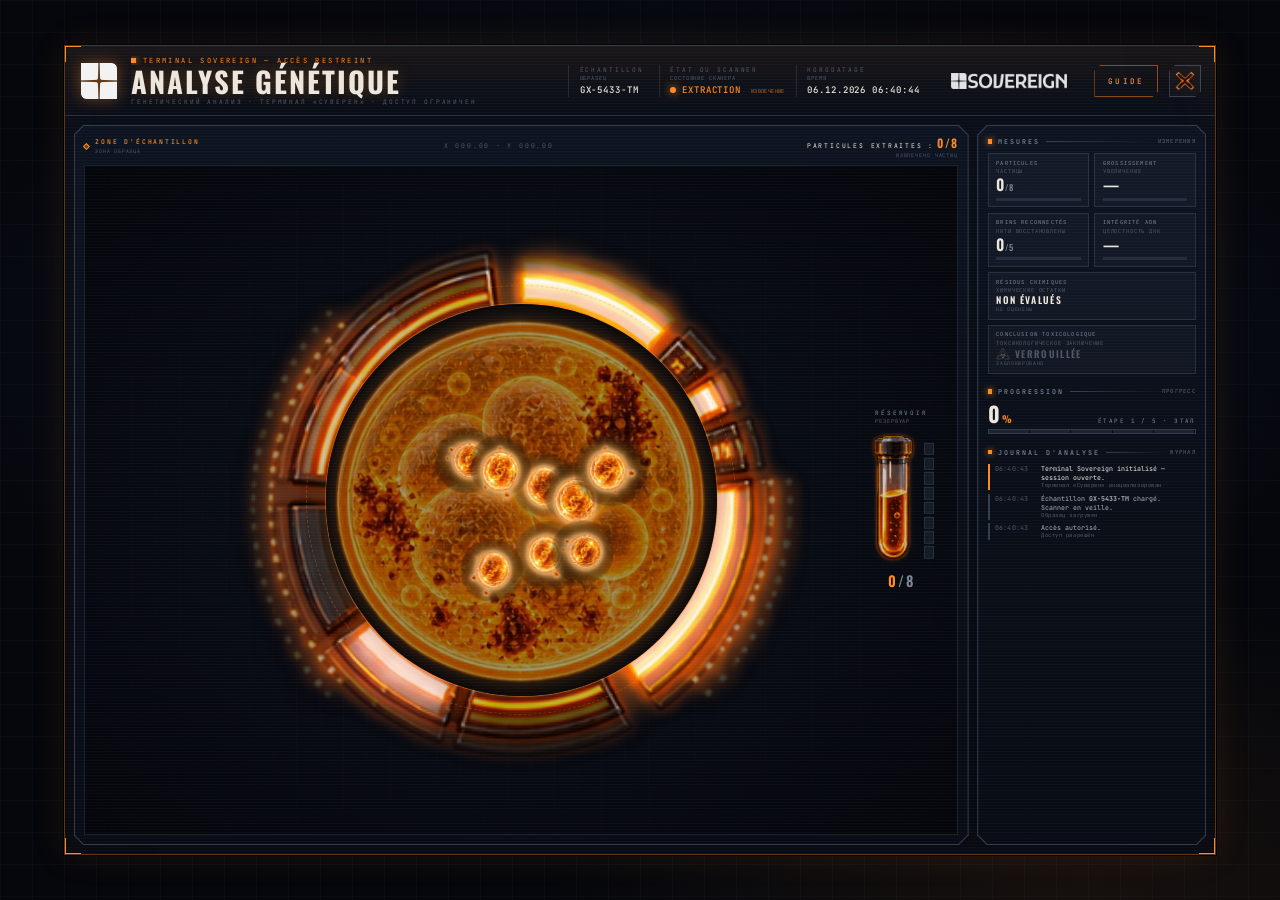
==== index.html @ ea076111 "Terminal Sovereign — scanner ADN Co-Authored-By: Claude Sonnet 5.5 <noreply@anthropic.com>" ====
<!doctype html>
<html lang="fr">
<head>
<meta charset="utf-8">
<meta name="viewport" content="width=device-width, initial-scale=1">
<meta name="theme-color" content="#070a12">
<title>Analyse Génétique — Terminal Sovereign</title>
<meta name="description" content="Terminal Sovereign : scanner ADN interactif pour serveur RP FiveM.">
<link rel="icon" type="image/png" href="assets/img/sovereign-mark.png">
<link rel="stylesheet" href="assets/fonts/fonts.css">
<link rel="stylesheet" href="css/style.css">
</head>
<body>
<div class="backdrop" aria-hidden="true"></div>

<main id="app" class="window" aria-label="Terminal Sovereign — Analyse génétique">
  <i class="corner tl"></i><i class="corner tr"></i><i class="corner bl"></i><i class="corner br"></i>
  <div class="sweep" aria-hidden="true"></div>

  <!-- ============ EN-TÊTE ============ -->
  <header class="topbar">
    <img class="sov-mark" src="assets/img/sovereign-mark.png" alt="">
    <div class="tb-title">
      <div class="eyebrow"><span class="dot"></span>TERMINAL SOVEREIGN — ACCÈS RESTREINT</div>
      <h1>ANALYSE GÉNÉTIQUE</h1>
      <div class="ru">ГЕНЕТИЧЕСКИЙ АНАЛИЗ · ТЕРМИНАЛ «СУВЕРЕН» · ДОСТУП ОГРАНИЧЕН</div>
    </div>

    <div class="tb-status">
      <div class="kv"><span data-ru="ОБРАЗЕЦ">ÉCHANTILLON</span><b id="sampleId">—</b></div>
      <div class="kv"><span data-ru="СОСТОЯНИЕ СКАНЕРА">ÉTAT DU SCANNER</span><b id="scannerState" class="state"><i></i><em>EN VEILLE</em></b></div>
      <div class="kv"><span data-ru="ВРЕМЯ">HORODATAGE</span><b id="clock">—</b></div>
    </div>

    <img class="sov-word" src="assets/img/sovereign-wordmark.png" alt="Sovereign">
    <button id="btnGuide" class="guide-btn" type="button">GUIDE</button>
    <button id="btnClose" class="close-btn" type="button" aria-label="Fermer le terminal">
      <img src="assets/img/close.png" alt="">
    </button>
  </header>

  <div class="main">

    <!-- ============ ZONE DE MANIPULATION ============ -->
    <section class="panel stage-panel">
      <div class="p-body">
        <div class="stage-hud">
          <span class="hud-mode"><i></i><b id="hudMode">ZONE D'ÉCHANTILLON</b></span>
          <span class="hud-coords" id="hudCoords">X 000.00 · Y 000.00</span>
          <span class="hud-counter" id="hudCounter"></span>
        </div>

        <div class="stage" id="stage">
          <div class="grid-bg"></div>

          <!-- ---- Vue échantillon / microscope ---- -->
          <div class="view view-scope" id="viewScope">
            <div class="scope" id="scope">
              <img class="ring ring-a" src="assets/img/hud-ring.png" alt="">
              <img class="ring ring-b" src="assets/img/hud-ring.png" alt="">
              <div class="ticks"></div>
              <div class="scope-inner" id="scopeInner">
                <img class="layer dish" id="layerDish" src="assets/img/dish.webp" alt="Échantillon biologique" draggable="false">
                <img class="layer cells" id="layerCells" src="assets/img/cells.webp" alt="" draggable="false">
                <div class="layer helix" id="layerHelix">
                  <img class="h-intact" id="helixIntact" src="assets/img/helix-intact.webp" alt="" draggable="false">
                  <img class="h-broken" id="helixBroken" src="assets/img/helix-broken.webp" alt="" draggable="false">
                  <div class="breaks" id="breaks"></div>
                  <div class="residues" id="residues"></div>
                </div>
                <div id="particles" class="particles"></div>
                <div class="reticle" id="reticle"><img src="assets/img/crosshair.png" alt="" draggable="false"></div>
                <div class="scan-line"></div>
                <div class="glitch-flash" id="glitchFlash"></div>
              </div>
              <div class="pick-ring" id="pickRing"></div>
            </div>

            <div class="reservoir" id="reservoir">
              <span class="r-label" data-ru="РЕЗЕРВУАР">RÉSERVOIR</span>
              <div class="r-body">
                <img class="r-tube" id="rTube" src="assets/img/tube.png" alt="" draggable="false">
                <div class="r-gauge" id="rGauge"></div>
              </div>
              <span class="r-count"><b id="rCount">0</b>/8</span>
            </div>

            <div class="mag-hud" id="magHud">
              <div class="mag-top">
                <span class="mag-label" data-ru="УВЕЛИЧЕНИЕ">GROSSISSEMENT</span>
                <b class="mag-value" id="magValue">×10</b>
              </div>
              <div class="mag-slider">
                <input type="range" id="magRange" min="0" max="1000" value="0" step="1" aria-label="Grossissement">
              </div>
              <div class="focus-row">
                <span class="mag-label" data-ru="ФОКУС">MISE AU POINT</span>
                <div class="mag-slider">
                  <input type="range" id="focusRange" min="0" max="1000" value="500" step="1" aria-label="Mise au point">
                </div>
                <i class="sharp" id="sharpMeter"><u id="sharpBar"></u></i>
              </div>
            </div>
          </div>

          <!-- ---- Mini-jeu de reconnexion ---- -->
          <div class="view view-repair" id="viewRepair">
            <div class="repair-head">
              <div class="rh-title"><b>RECONNEXION DES BRINS</b><em>ВОССТАНОВЛЕНИЕ НИТЕЙ ДНК</em></div>
            </div>
            <div class="board" id="board">
              <img class="board-bg" src="assets/img/helix-residue.webp" alt="" draggable="false">
              <img class="board-frag f1" src="assets/img/frag-1.webp" alt="" draggable="false">
              <img class="board-frag f2" src="assets/img/frag-4.webp" alt="" draggable="false">
              <img class="board-frag f3" src="assets/img/frag-6.webp" alt="" draggable="false">
              <img class="board-frag f4" src="assets/img/frag-3.webp" alt="" draggable="false">
              <div class="col col-ends" id="ends"></div>
              <div class="col col-sockets" id="sockets"></div>
              <svg class="wires" id="wires" xmlns="http://www.w3.org/2000/svg"></svg>
              <div class="launch-wrap" id="launchWrap"><button id="btnSequence" class="cta launch" type="button" disabled><img src="assets/img/fingerprint.png" alt=""><span data-ru="ЗАПУСТИТЬ СЕКВЕНИРОВАНИЕ">LANCER LE SÉQUENÇAGE</span></button></div>
              <div class="board-done" id="boardDone"><b>INTÉGRITÉ RESTAURÉE</b><em>ЦЕЛОСТНОСТЬ ВОССТАНОВЛЕНА</em></div>
            </div>
          </div>

          <!-- ---- Séquençage ---- -->
          <div class="view view-seq" id="viewSeq">
            <canvas id="seqCanvas"></canvas>
            <div class="seq-ui">
              <div class="seq-pct"><b id="seqPct">0</b><span>%</span></div>
              <div class="seq-msg"><b id="seqMsg">Stabilisation de l'échantillon</b><em id="seqMsgRu">Стабилизация образца</em></div>
              <div class="seq-bar"><i id="seqBar"></i></div>
              <ol class="seq-list" id="seqList"></ol>
            </div>
          </div>

          <!-- ---- Dossier ---- -->
          <div class="view view-dossier" id="viewDossier">
            <div class="dos-head">
              <span class="dos-tag"><i></i>DOSSIER D'IDENTIFICATION · ЛИЧНОЕ ДЕЛО</span>
              <span class="dos-ru">ЛИЧНОЕ ДЕЛО № <b id="dosFile">—</b></span>
              <span class="dos-date" id="dosDate">—</span>
            </div>
            <div class="dos-grid">
              <div class="dos-portrait">
                <img class="fp" src="assets/img/fingerprint.png" alt="" draggable="false">
                <img class="sil" src="assets/img/silhouette.png" alt="Silhouette" draggable="false">
                <span class="match" id="dosMatchBadge">99,8 %</span>
                <i class="pc tl"></i><i class="pc tr"></i><i class="pc bl"></i><i class="pc br"></i>
              </div>
              <div class="dos-main">
                <div class="dos-name">
                  <h3 id="dosName">—</h3>
                  <span class="dos-id" id="dosId">#0000</span>
                </div>
                <div class="dos-ru-name" id="dosRuName"></div>
                <div class="dos-cols">
                  <dl class="dos-fields" id="dosFields"></dl>
                  <section class="tox" id="toxBox">
                    <header>
                      <img src="assets/img/biohazard.png" alt="">
                      <div><b>RAPPORT TOXICOLOGIQUE</b><em>ТОКСИКОЛОГИЧЕСКИЙ ОТЧЁТ</em></div>
                    </header>
                    <ul id="toxList"></ul>
                  </section>
                </div>
                <div class="dos-extra" id="dosExtra"></div>
              </div>
            </div>
            <div class="dos-actions">
              <button id="btnNew" class="cta" type="button"><span data-ru="НОВЫЙ АНАЛИЗ">NOUVELLE ANALYSE</span></button>
              <button id="btnCloseFile" class="cta ghost" type="button"><span data-ru="ЗАКРЫТЬ ДЕЛО">FERMER LE DOSSIER</span></button>
            </div>
          </div>

          <!-- ---- Couches d'effets ---- -->
          <svg class="beam" id="beam" xmlns="http://www.w3.org/2000/svg"><path id="beamPath" d=""/></svg>
          <div class="fx" id="fx"></div>
          <div class="tool-cursor" id="toolCursor"><img src="" alt=""></div>
          <div class="toast" id="toast" role="status"></div>
          <div class="reset-overlay" id="resetOverlay"><b>RÉINITIALISATION</b><em>Сброс системы…</em></div>
        </div>
</div>
    </section>

    <!-- ============ MESURES / JOURNAL ============ -->
    <aside class="panel right">
      <div class="p-body">
        <h2 class="sec">MESURES <i>ИЗМЕРЕНИЯ</i></h2>
        <div class="metrics">
          <div class="metric" id="mParticles"><span data-ru="ЧАСТИЦЫ">PARTICULES</span><b>0<small>/8</small></b><i class="mbar"><u></u></i></div>
          <div class="metric" id="mMag"><span data-ru="УВЕЛИЧЕНИЕ">GROSSISSEMENT</span><b>—</b><i class="mbar"><u></u></i></div>
          <div class="metric" id="mStrands"><span data-ru="НИТИ ВОССТАНОВЛЕНЫ">BRINS RECONNECTÉS</span><b>0<small>/5</small></b><i class="mbar"><u></u></i></div>
          <div class="metric" id="mIntegrity"><span data-ru="ЦЕЛОСТНОСТЬ ДНК">INTÉGRITÉ ADN</span><b>—</b><i class="mbar"><u></u></i></div>
          <div class="metric wide" id="mResidue"><span data-ru="ХИМИЧЕСКИЕ ОСТАТКИ">RÉSIDUS CHIMIQUES</span><b class="txt">NON ÉVALUÉS</b></div>
          <div class="metric wide" id="mTox"><span data-ru="ТОКСИКОЛОГИЧЕСКОЕ ЗАКЛЮЧЕНИЕ">CONCLUSION TOXICOLOGIQUE</span><b class="txt"><img src="assets/img/biohazard.png" alt="">VERROUILLÉE</b></div>
        </div>

        <h2 class="sec">PROGRESSION <i>ПРОГРЕСС</i></h2>
        <div class="progress">
          <div class="pg-top"><b id="pgPct">0<small>%</small></b><span id="pgStep">ÉTAPE 1 / 5</span></div>
          <div class="pg-bar"><i id="pgBar"></i></div>
        </div>

        <h2 class="sec">JOURNAL D'ANALYSE <i>ЖУРНАЛ</i></h2>
        <div class="log" id="log"></div>
      </div>
    </aside>

  <!-- ============ GUIDE (même page, même fenêtre) ============ -->
  <div class="guide" id="guide" aria-hidden="true">
    <aside class="g-nav">
      <div class="g-brand">
        <img src="assets/img/sovereign-mark.png" alt="">
        <div><b>GUIDE</b><em>РУКОВОДСТВО</em></div>
      </div>
      <nav id="gToc">
        <a href="#g-extraction">01 · Extraction</a>
        <a href="#g-microscope">02 · Microscope</a>
        <a href="#g-reconnexion">03 · Reconnexion</a>
        <a href="#g-fin">04 · Séquençage &amp; dossier</a>
        <a href="#g-trad">05 · Traductions</a>
      </nav>
      <button class="g-back" type="button" id="gBack">RETOUR AU SCANNER</button>
    </aside>

    <div class="g-doc" id="gDoc">
      <header class="g-hero">
        <div class="g-eyebrow"><i></i>TERMINAL SOVEREIGN</div>
        <h1>COMMENT JOUER</h1>
        <p class="ru">КАК ИГРАТЬ · ГЕНЕТИЧЕСКИЙ АНАЛИЗ</p>
      </header>

      <section id="g-extraction">
        <h2><span>01</span>Extraction</h2>
        <ol class="steps">
          <li>La pipette suit votre souris. Il faut capturer les <b>8 particules</b> orange.</li>
          <li>Elles filent dans l'échantillon et <b>s'écartent</b> quand la pipette approche : coincez-les contre le bord.</li>
          <li>Posez la pointe sur une particule et <b>maintenez environ 0,8 s</b> : la jauge circulaire se remplit. Si vous la perdez, elle retombe.</li>
          <li>À 8/8, le microscope démarre tout seul.</li>
        </ol>
      </section>

      <section id="g-microscope">
        <h2><span>02</span>Microscope</h2>
        <ol class="steps">
          <li>Deux réglages : le <b>zoom</b> (molette ou curseur du haut) et la <b>mise au point</b> (curseur du bas, ou <kbd>Maj</kbd> + molette).</li>
          <li>Le point de netteté <b>dérive en permanence</b> : suivez-le avec la mise au point pour garder l'image nette (jauge verte).</li>
          <li>Le zoom <b>n'avance que si l'image est nette</b>. L'objectif est <b>×400</b> ; comptez environ une demi-minute.</li>
          <li>À ×400, les brins cassés apparaissent, puis la reconnexion s'ouvre toute seule.</li>
        </ol>
      </section>

      <section id="g-reconnexion">
        <h2><span>03</span>Reconnexion</h2>
        <ol class="steps">
          <li>Faites glisser le <b>rond</b> d'une extrémité (à gauche) jusqu'à un ancrage (à droite). 5 brins à relier.</li>
          <li>Une connexion est bonne si <b>le symbole est le même</b> <i>et</i> si la <b>base est complémentaire</b>.</li>
          <li>Il y a 7 ancrages : <b>2 sont des leurres</b> qui ne correspondent à aucun brin.</li>
          <li>Plusieurs brins partagent le même symbole : seule la base les distingue.</li>
          <li>Une erreur fait <b>réorganiser</b> les ancrages encore libres.</li>
        </ol>
        <div class="rules">
          <div><b>Bases complémentaires</b><p class="pair"><span>A</span>↔<span>T</span> <span>C</span>↔<span>G</span></p></div>
          <div><b>Symboles possibles</b><p class="sym">
            <svg viewBox="0 0 24 24"><path d="M12 2 22 12 12 22 2 12Z"/></svg>
            <svg viewBox="0 0 24 24"><path d="M12 3 22 20H2Z"/></svg>
            <svg viewBox="0 0 24 24"><circle cx="12" cy="12" r="8.5"/></svg>
            <svg viewBox="0 0 24 24"><rect x="4" y="4" width="16" height="16"/></svg>
            <svg viewBox="0 0 24 24"><path d="M9 2h6v7h7v6h-7v7H9v-7H2V9h7Z"/></svg></p></div>
        </div>
      </section>

      <section id="g-fin">
        <h2><span>04</span>Séquençage &amp; dossier</h2>
        <ol class="steps">
          <li>Quand les 5 brins sont reliés, cliquez sur <b>Lancer le séquençage</b> et attendez la fin du chargement.</li>
          <li>Le dossier s'ouvre avec le rapport toxicologique.</li>
          <li>Votre progression est <b>sauvegardée automatiquement</b> sur cet appareil : fermer le terminal ne la perd pas. <b>Nouvelle analyse</b> repart de zéro.</li>
        </ol>
      </section>

      <section id="g-trad">
        <h2><span>05</span>Traductions</h2>
        <table>
          <tr><th>Analyse génétique</th><td>Генетический анализ</td></tr>
          <tr><th>Terminal Sovereign</th><td>Терминал «Суверен»</td></tr>
          <tr><th>Accès restreint</th><td>Доступ ограничен</td></tr>
          <tr><th>Échantillon</th><td>Образец</td></tr>
          <tr><th>État du scanner</th><td>Состояние сканера</td></tr>
          <tr><th>En veille / Prêt</th><td>Ожидание / Готов</td></tr>
          <tr><th>Extraction</th><td>Извлечение</td></tr>
          <tr><th>Observation</th><td>Наблюдение</td></tr>
          <tr><th>Reconnexion</th><td>Сращивание</td></tr>
          <tr><th>Séquençage</th><td>Секвенирование</td></tr>
          <tr><th>Profil identifié</th><td>Профиль установлен</td></tr>
          <tr><th>Particules</th><td>Частицы</td></tr>
          <tr><th>Réservoir</th><td>Резервуар</td></tr>
          <tr><th>Grossissement</th><td>Увеличение</td></tr>
          <tr><th>Mise au point</th><td>Фокус</td></tr>
          <tr><th>Brin</th><td>Нить</td></tr>
          <tr><th>Ancrage</th><td>Якорь</td></tr>
          <tr><th>Brins reconnectés</th><td>Восстановленные нити</td></tr>
          <tr><th>Intégrité ADN</th><td>Целостность ДНК</td></tr>
          <tr><th>Résidus chimiques</th><td>Химические остатки</td></tr>
          <tr><th>Conclusion toxicologique</th><td>Токсикологическое заключение</td></tr>
          <tr><th>Verrouillée</th><td>Заблокировано</td></tr>
          <tr><th>Progression</th><td>Прогресс</td></tr>
          <tr><th>Journal d'analyse</th><td>Журнал анализа</td></tr>
          <tr><th>Connexion refusée</th><td>Соединение отклонено</td></tr>
          <tr><th>Lancer le séquençage</th><td>Запустить секвенирование</td></tr>
          <tr><th>Dossier d'identification</th><td>Личное дело</td></tr>
          <tr><th>Indicatif / alias</th><td>Позывной</td></tr>
          <tr><th>Date de naissance</th><td>Дата рождения</td></tr>
          <tr><th>Sexe : Femme / Homme</th><td>Пол: Женский / Мужской</td></tr>
          <tr><th>Groupe sanguin</th><td>Группа крови</td></tr>
          <tr><th>Affiliation</th><td>Принадлежность</td></tr>
          <tr><th>Inconnu</th><td>Неизвестно</td></tr>
          <tr><th>District</th><td>Район</td></tr>
          <tr><th>Correspondance ADN</th><td>Совпадение ДНК</td></tr>
          <tr><th>Statut : décédé</th><td>Статус: погиб</td></tr>
          <tr><th>Dernière localisation</th><td>Последнее местонахождение</td></tr>
          <tr><th>Signes particuliers</th><td>Особые приметы</td></tr>
          <tr><th>Contact</th><td>Контакт</td></tr>
          <tr><th>Rapport toxicologique</th><td>Токсикологический отчёт</td></tr>
          <tr><th>Résultat</th><td>Результат</td></tr>
          <tr><th>Cause probable du décès</th><td>Вероятная причина смерти</td></tr>
          <tr><th>Conclusion</th><td>Заключение</td></tr>
          <tr><th>Ancienneté présumée du décès</th><td>Предполагаемая давность смерти</td></tr>
          <tr><th>Date présumée du décès</th><td>Предполагаемая дата смерти</td></tr>
          <tr><th>Nouvelle analyse</th><td>Новый анализ</td></tr>
          <tr><th>Fermer le dossier</th><td>Закрыть дело</td></tr>
        </table>
      </section>

      <footer>TERMINAL SOVEREIGN · КОНЕЦ ДОКУМЕНТА</footer>
    </div>
  </div>
</main>

<!-- Infobulle globale -->
<div class="tip" id="tip"></div>

<!-- Écran affiché hors FiveM quand le terminal est fermé -->
<div class="closed" id="closed">
  <div class="closed-box">
    <img src="assets/img/sovereign-mark.png" alt="">
    <b>SESSION TERMINÉE</b>
    <em>Сеанс завершён · terminal verrouillé</em>
    <button id="btnReopen" class="cta" type="button"><span>ROUVRIR LE TERMINAL</span></button>
  </div>
</div>

<script src="js/data.js"></script>
<script src="js/app.js"></script>
</body>
</html>
---- assets/fonts/fonts.css ----
@font-face{font-family:'JetBrains Mono';font-style:normal;font-weight:400 700;font-display:swap;src:url('JetBrainsMono-cyrillic.woff2') format('woff2');unicode-range:U+0301, U+0400-045F, U+0490-0491, U+04B0-04B1, U+2116;}
@font-face{font-family:'JetBrains Mono';font-style:normal;font-weight:400 700;font-display:swap;src:url('JetBrainsMono-latin-ext.woff2') format('woff2');unicode-range:U+0100-02BA, U+02BD-02C5, U+02C7-02CC, U+02CE-02D7, U+02DD-02FF, U+0304, U+0308, U+0329, U+1D00-1DBF, U+1E00-1E9F, U+1EF2-1EFF, U+2020, U+20A0-20AB, U+20AD-20C4, U+2113, U+2C60-2C7F, U+A720-A7FF;}
@font-face{font-family:'JetBrains Mono';font-style:normal;font-weight:400 700;font-display:swap;src:url('JetBrainsMono-latin.woff2') format('woff2');unicode-range:U+0000-00FF, U+0131, U+0152-0153, U+02BB-02BC, U+02C6, U+02DA, U+02DC, U+0304, U+0308, U+0329, U+2000-206F, U+20AC, U+2122, U+2191, U+2193, U+2212, U+2215, U+FEFF, U+FFFD;}
@font-face{font-family:'Oswald';font-style:normal;font-weight:400 700;font-display:swap;src:url('Oswald-cyrillic.woff2') format('woff2');unicode-range:U+0301, U+0400-045F, U+0490-0491, U+04B0-04B1, U+2116;}
@font-face{font-family:'Oswald';font-style:normal;font-weight:400 700;font-display:swap;src:url('Oswald-latin-ext.woff2') format('woff2');unicode-range:U+0100-02BA, U+02BD-02C5, U+02C7-02CC, U+02CE-02D7, U+02DD-02FF, U+0304, U+0308, U+0329, U+1D00-1DBF, U+1E00-1E9F, U+1EF2-1EFF, U+2020, U+20A0-20AB, U+20AD-20C4, U+2113, U+2C60-2C7F, U+A720-A7FF;}
@font-face{font-family:'Oswald';font-style:normal;font-weight:400 700;font-display:swap;src:url('Oswald-latin.woff2') format('woff2');unicode-range:U+0000-00FF, U+0131, U+0152-0153, U+02BB-02BC, U+02C6, U+02DA, U+02DC, U+0304, U+0308, U+0329, U+2000-206F, U+20AC, U+2122, U+2191, U+2193, U+2212, U+2215, U+FEFF, U+FFFD;}
---- css/style.css ----
/* ============================================================
   TERMINAL MÉDICO-LÉGAL — ANALYSE GÉNÉTIQUE
   Direction artistique : nuit bleutée, panneaux biseautés, accent #FF8A1F
   Tout est dimensionné en rem : 1rem ≈ 16px sur un écran 1920×1080.
   ============================================================ */

:root{
  --acc:#FF8A1F;
  --acc-rgb:255,138,31;
  --acc-hi:#ffb066;
  --acc-lo:#b85a08;
  --bad:#ff3b3b;
  --bg:#05070c;
  --panel:#0a0f19;
  --panel-2:#0d1421;
  --steel:rgba(150,172,210,.16);
  --steel-2:rgba(150,172,210,.30);
  --txt:#ece7dc;
  --mut:#7c8798;
  --mut-2:#4f5868;
  --f-head:'Oswald','Arial Narrow','Impact',sans-serif;
  --f-mono:'JetBrains Mono','Consolas','Courier New',monospace;
  --S:40rem;               /* diamètre du scope, défini en JS */
}

*{box-sizing:border-box;margin:0;padding:0}
html{font-size:clamp(9px, calc(min(100vw, 177.78vh) / 120), 24px);background:var(--bg)}
body{
  min-height:100vh;overflow:hidden;color:var(--txt);
  font-family:var(--f-mono);font-size:.8rem;line-height:1.35;
  background:var(--bg);
  display:flex;align-items:center;justify-content:center;
  -webkit-user-select:none;user-select:none;
}
img{display:block;-webkit-user-drag:none}
button{font:inherit;color:inherit;background:none;border:0;cursor:pointer}
button:disabled{cursor:not-allowed}
em{font-style:normal}
::selection{background:rgba(var(--acc-rgb),.35)}

.backdrop{
  position:fixed;inset:0;z-index:0;
  background:
    radial-gradient(80% 60% at 50% 38%, rgba(30,44,86,.38), transparent 70%),
    radial-gradient(60% 50% at 85% 100%, rgba(var(--acc-rgb),.07), transparent 70%),
    linear-gradient(rgba(120,150,210,.035) 1px, transparent 1px) 0 0/3rem 3rem,
    linear-gradient(90deg, rgba(120,150,210,.035) 1px, transparent 1px) 0 0/3rem 3rem,
    var(--bg);
}
body.embedded .backdrop{background:rgba(3,5,10,.62)}
body.embedded{background:transparent}
html.embedded{background:transparent}

/* ---------- FENÊTRE ---------- */
.window{
  position:relative;z-index:1;
  width:90vw;height:90vh;
  display:flex;flex-direction:column;
  background:linear-gradient(180deg,#090e18 0%,#060911 100%);
  border:1px solid rgba(var(--acc-rgb),.34);
  box-shadow:0 0 0 1px #000,0 0 3.2rem rgba(var(--acc-rgb),.10),inset 0 0 6rem rgba(var(--acc-rgb),.035);
  overflow:hidden;
  animation:boot .9s cubic-bezier(.2,.8,.2,1) both;
}
.window.hidden{display:none}
.window::after{ /* trame de balayage */
  content:"";position:absolute;inset:0;z-index:40;pointer-events:none;
  background:repeating-linear-gradient(180deg,rgba(255,255,255,.018) 0 1px,transparent 1px 3px);
  mix-blend-mode:screen;
}
.sweep{
  position:absolute;left:0;right:0;top:-24%;height:22%;z-index:39;pointer-events:none;
  background:linear-gradient(180deg,transparent,rgba(var(--acc-rgb),.055) 55%,rgba(var(--acc-rgb),.10) 92%,transparent);
  animation:sweep 8.5s linear infinite;
}
.corner{position:absolute;width:1.6rem;height:1.6rem;z-index:41;pointer-events:none;border:0 solid var(--acc)}
.corner.tl{left:-1px;top:-1px;border-width:2px 0 0 2px}
.corner.tr{right:-1px;top:-1px;border-width:2px 2px 0 0}
.corner.bl{left:-1px;bottom:-1px;border-width:0 0 2px 2px}
.corner.br{right:-1px;bottom:-1px;border-width:0 2px 2px 0}

@keyframes boot{from{opacity:0;transform:scale(.985);filter:brightness(2.2)}to{opacity:1;transform:none;filter:none}}
@keyframes sweep{from{transform:translateY(0)}to{transform:translateY(560%)}}

/* ---------- EN-TÊTE ---------- */
.topbar{
  display:flex;align-items:center;gap:2rem;
  padding:.9rem 1.3rem .8rem 1.5rem;
  border-bottom:1px solid var(--steel);
  background:linear-gradient(180deg,rgba(var(--acc-rgb),.055),transparent);
  position:relative;z-index:2;
}
.tb-title{flex:1;min-width:0}
.eyebrow{
  display:flex;align-items:center;gap:.6rem;
  font-size:.66rem;letter-spacing:.34em;color:var(--acc);
}
.eyebrow .dot{width:.5rem;height:.5rem;background:var(--acc);box-shadow:0 0 .7rem var(--acc);animation:blink 1.6s steps(2) infinite}
.tb-title h1{
  font-family:var(--f-head);font-weight:700;font-size:2.7rem;line-height:1.02;letter-spacing:.07em;
  color:var(--txt);text-shadow:0 0 1.4rem rgba(var(--acc-rgb),.28);margin-top:.15rem;
}
.tb-title .ru{font-size:.58rem;letter-spacing:.3em;color:var(--mut-2);margin-top:.2rem}

.tb-status{display:flex;gap:0}
.kv{
  display:flex;flex-direction:column;gap:.18rem;
  padding:.1rem 1.5rem;border-left:1px solid var(--steel);min-width:11rem;
}
.kv span{font-size:.58rem;letter-spacing:.3em;color:var(--mut-2)}
.kv b{font-size:.95rem;font-weight:500;letter-spacing:.1em;color:var(--txt);white-space:nowrap}
.state{display:flex;align-items:center;gap:.55rem}
.state i{width:.55rem;height:.55rem;border-radius:50%;background:var(--mut-2);flex:none}
.state em{color:var(--mut)}
.state.on i{background:var(--acc);box-shadow:0 0 .8rem var(--acc);animation:blink 1.1s steps(2) infinite}
.state.on em{color:var(--acc)}
.state.ok i{background:var(--acc);box-shadow:0 0 .8rem var(--acc);animation:none}
.state.ok em{color:var(--acc-hi)}

.guide-btn{
  flex:none;display:grid;place-items:center;height:3rem;padding:0 1.2rem;margin-right:-1rem;text-decoration:none;
  font:500 .72rem var(--f-mono);letter-spacing:.3em;color:var(--acc);border:1px solid rgba(var(--acc-rgb),.5);
  clip-path:polygon(.55rem 0,100% 0,100% calc(100% - .55rem),calc(100% - .55rem) 100%,0 100%,0 .55rem);transition:.2s;
}
.guide-btn:hover{background:rgba(var(--acc-rgb),.18);border-color:var(--acc);text-shadow:0 0 .6rem var(--acc)}
.close-btn{
  width:3rem;height:3rem;flex:none;position:relative;
  border:1px solid var(--steel-2);background:rgba(255,255,255,.02);
  clip-path:polygon(.55rem 0,100% 0,100% calc(100% - .55rem),calc(100% - .55rem) 100%,0 100%,0 .55rem);
  transition:.2s;
}
.close-btn img{width:68%;height:68%;margin:16%;object-fit:contain;transition:.25s}
.close-btn:hover{background:rgba(var(--acc-rgb),.16);border-color:var(--acc)}
.close-btn:hover img{transform:rotate(90deg) scale(1.08);filter:drop-shadow(0 0 .5rem var(--acc))}

@keyframes blink{50%{opacity:.25}}

/* ---------- CORPS ---------- */
.main{
  flex:1;min-height:0;display:grid;
  grid-template-columns:minmax(0,1fr) 21.5rem;
  gap:.8rem;padding:.8rem;position:relative;z-index:2;
}

/* ---------- PANNEAUX BISEAUTÉS ---------- */
.panel{
  --cut:.95rem;--cut-in:calc(var(--cut) - .42px);
  position:relative;isolation:isolate;min-height:0;min-width:0;
  background:var(--steel-2);
  clip-path:polygon(var(--cut) 0,calc(100% - var(--cut)) 0,100% var(--cut),100% calc(100% - var(--cut)),calc(100% - var(--cut)) 100%,var(--cut) 100%,0 calc(100% - var(--cut)),0 var(--cut));
}
.panel::before{
  content:"";position:absolute;inset:1px;z-index:-1;
  background:linear-gradient(180deg,var(--panel-2),var(--panel) 40%,#080c14);
  clip-path:polygon(var(--cut-in) 0,calc(100% - var(--cut-in)) 0,100% var(--cut-in),100% calc(100% - var(--cut-in)),calc(100% - var(--cut-in)) 100%,var(--cut-in) 100%,0 calc(100% - var(--cut-in)),0 var(--cut-in));
}
.p-body{
  height:100%;display:flex;flex-direction:column;min-height:0;
  padding:1rem 1rem 1.1rem;overflow:hidden;
}

.sec{
  display:flex;align-items:center;gap:.55rem;flex:none;
  font:500 .62rem var(--f-mono);letter-spacing:.3em;color:var(--mut);text-transform:uppercase;
  margin:.15rem 0 .7rem;
}
.sec::before{content:"";width:.42rem;height:.42rem;background:var(--acc);box-shadow:0 0 .6rem var(--acc)}
.sec::after{content:"";flex:1;height:1px;background:linear-gradient(90deg,var(--steel-2),transparent)}
.sec i{order:3;font-style:normal;font-size:.52rem;letter-spacing:.22em;color:var(--mut-2)}
.sec i + *{order:4}

/* ---------- OUTILS ---------- */
.left .p-body{overflow-y:auto;scrollbar-width:none}
.left .p-body::-webkit-scrollbar{display:none}
.tools{display:flex;flex-direction:column;gap:.55rem;margin-bottom:1.25rem}
.tool{
  --cut:.55rem;--cut-in:calc(var(--cut) - .42px);
  position:relative;isolation:isolate;display:flex;align-items:center;gap:.8rem;text-align:left;
  padding:.5rem .8rem .5rem .55rem;height:3.9rem;
  background:var(--steel);
  clip-path:polygon(var(--cut) 0,100% 0,100% calc(100% - var(--cut)),calc(100% - var(--cut)) 100%,0 100%,0 var(--cut));
  transition:transform .2s, background .2s;
}
.tool::before{
  content:"";position:absolute;inset:1px;z-index:-1;background:linear-gradient(90deg,#0d1422,#0a101b);
  clip-path:polygon(var(--cut-in) 0,100% 0,100% calc(100% - var(--cut-in)),calc(100% - var(--cut-in)) 100%,0 100%,0 var(--cut-in));
  transition:background .2s;
}
.tool img{width:2.8rem;height:2.8rem;object-fit:contain;flex:none;transition:.25s;filter:drop-shadow(0 0 .35rem rgba(var(--acc-rgb),.5))}
.t-text{display:flex;flex-direction:column;gap:.1rem;flex:1;min-width:0}
.t-text b{font:600 1.15rem var(--f-head);letter-spacing:.1em;color:var(--txt)}
.t-text .t-state{font-size:.56rem;letter-spacing:.24em;color:var(--mut-2)}
.tool kbd{
  font:500 .6rem var(--f-mono);color:var(--mut);border:1px solid var(--steel-2);
  padding:.12rem .38rem;min-width:1.2rem;text-align:center;
}
.tool:not(:disabled):not(.locked):not(.done):hover{transform:translateX(.25rem);background:rgba(var(--acc-rgb),.7)}
.tool:not(.locked):not(.done):hover::before{background:linear-gradient(90deg,#1b130d,#0f121a)}
.tool:not(.locked):not(.done):hover img{transform:scale(1.1) rotate(-4deg)}
.tool.avail .t-state{color:var(--acc)}
.tool.active{background:var(--acc)}
.tool.active::before{background:linear-gradient(90deg,#34200c,#1a140f 55%,#0d121c)}
.tool.active .t-state{color:var(--acc-hi)}
.tool.active img{filter:drop-shadow(0 0 .6rem var(--acc));animation:float 2.4s ease-in-out infinite}
.tool.active kbd{color:var(--acc);border-color:var(--acc)}
.tool.locked{opacity:.42;cursor:not-allowed}
.tool.locked img{filter:grayscale(1) brightness(.6)}
.tool.done{opacity:.62}
.tool.done .t-state{color:var(--acc-lo)}
.tool.done img{filter:grayscale(.6) brightness(.75)}
.tool.nudge{animation:nudge .4s}
@keyframes float{50%{transform:translateY(-.2rem)}}
@keyframes nudge{25%{transform:translateX(-.3rem)}75%{transform:translateX(.3rem)}}

/* ---------- ÉTAPES ---------- */
.steps{list-style:none;position:relative;margin:0 0 1.25rem .15rem}
.steps::before{content:"";position:absolute;left:.95rem;top:1rem;bottom:1rem;width:1px;background:var(--steel-2)}
.steps li{position:relative;display:flex;align-items:center;gap:.8rem;padding:.38rem 0}
.steps .num{
  width:1.95rem;height:1.95rem;flex:none;display:grid;place-items:center;position:relative;z-index:1;
  font:500 .62rem var(--f-mono);letter-spacing:.05em;color:var(--mut-2);
  background:var(--panel);border:1px solid var(--steel-2);
  clip-path:polygon(.3rem 0,100% 0,100% calc(100% - .3rem),calc(100% - .3rem) 100%,0 100%,0 .3rem);
  transition:.3s;
}
.s-text{display:flex;flex-direction:column;gap:.02rem}
.s-text b{font:500 .98rem var(--f-head);letter-spacing:.1em;color:var(--mut-2);transition:.3s}
.s-text em{font-size:.54rem;letter-spacing:.14em;color:#3b4352;transition:.3s}
.steps li.active .num{color:#1a0e00;background:var(--acc);border-color:var(--acc);box-shadow:0 0 1rem rgba(var(--acc-rgb),.55)}
.steps li.active b{color:var(--txt)}
.steps li.active em{color:var(--acc)}
.steps li.done .num{color:var(--acc);border-color:var(--acc);background:rgba(var(--acc-rgb),.1);font-size:0}
.steps li.done .num::after{content:"✓";font-size:.85rem}
.steps li.done b{color:var(--acc-hi)}
.steps li.done em{color:var(--acc-lo)}

/* ---------- BOUTONS D'ACTION ---------- */
.actions{display:flex;flex-direction:column;gap:.6rem;margin-top:auto;padding-top:.4rem}
.cta{
  --cut:.7rem;--cut-in:calc(var(--cut) - .42px);
  position:relative;isolation:isolate;overflow:hidden;
  display:flex;align-items:center;justify-content:center;gap:.7rem;
  height:3.2rem;padding:0 1rem;
  font:600 1.05rem var(--f-head);letter-spacing:.14em;color:#1a0e00;
  background:var(--acc);
  clip-path:polygon(var(--cut) 0,100% 0,100% calc(100% - var(--cut)),calc(100% - var(--cut)) 100%,0 100%,0 var(--cut));
  transition:filter .2s, transform .15s, background .2s;
}
.cta img{width:1.8rem;height:1.8rem;object-fit:contain;flex:none;filter:brightness(0) saturate(100%) opacity(.8)}
.cta::after{
  content:"";position:absolute;top:0;bottom:0;width:40%;left:-60%;z-index:1;
  background:linear-gradient(100deg,transparent,rgba(255,255,255,.55),transparent);transform:skewX(-20deg);
}
.cta:not(:disabled):hover{filter:brightness(1.12) drop-shadow(0 0 .7rem rgba(var(--acc-rgb),.6))}
.cta:not(:disabled):hover::after{animation:shine .7s}
.cta:not(:disabled):active{transform:translateY(1px) scale(.99)}
.cta.ready{animation:pulse 1.6s ease-in-out infinite}
.cta:disabled{
  background:var(--steel-2);color:var(--mut-2);filter:none;animation:none;
}
.cta:disabled::before{
  content:"";position:absolute;inset:1px;z-index:-1;background:#0a0f19;
  clip-path:polygon(var(--cut-in) 0,100% 0,100% calc(100% - var(--cut-in)),calc(100% - var(--cut-in)) 100%,0 100%,0 var(--cut-in));
}
.cta:disabled img{filter:grayscale(1) brightness(.5)}
.cta.done:disabled{color:var(--acc-lo);background:rgba(var(--acc-rgb),.35)}
.cta.ghost{background:var(--acc);color:var(--acc)}
.cta.ghost::before{
  content:"";position:absolute;inset:1px;z-index:-1;background:#0a0f19;
  clip-path:polygon(var(--cut-in) 0,100% 0,100% calc(100% - var(--cut-in)),calc(100% - var(--cut-in)) 100%,0 100%,0 var(--cut-in));
  transition:background .2s;
}
.cta.ghost:hover::before{background:#1a1109}
@keyframes shine{to{left:130%}}
@keyframes pulse{50%{filter:drop-shadow(0 0 1rem rgba(var(--acc-rgb),.75)) brightness(1.1)}}

/* ---------- ZONE CENTRALE ---------- */
.stage-panel .p-body{padding:.9rem 1rem 1rem}
.stage-hud{
  display:flex;align-items:center;justify-content:space-between;gap:1rem;flex:none;
  font-size:.6rem;letter-spacing:.28em;color:var(--mut);margin-bottom:.7rem;
}
.hud-mode{display:flex;align-items:center;gap:.6rem}
.hud-mode i{width:.45rem;height:.45rem;border:1px solid var(--acc);transform:rotate(45deg);background:rgba(var(--acc-rgb),.35)}
.hud-mode b{font-weight:500;color:var(--acc)}
.hud-coords{color:var(--mut-2)}
.hud-counter{
  min-width:15rem;text-align:right;color:var(--txt);transition:.3s;
}
.hud-counter b{font:600 1.1rem var(--f-head);color:var(--acc);letter-spacing:.1em;margin-left:.3rem}
.hud-counter.bump{animation:bump .4s}
@keyframes bump{40%{transform:scale(1.12);text-shadow:0 0 1rem var(--acc)}}

.stage{
  position:relative;flex:1;min-height:0;overflow:hidden;
  background:radial-gradient(70% 70% at 50% 50%,#0a1019 0%,#060910 70%,#04060b 100%);
  border:1px solid var(--steel);
}
.grid-bg{
  position:absolute;inset:0;pointer-events:none;
  background:
    linear-gradient(rgba(var(--acc-rgb),.045) 1px,transparent 1px) 0 0/2.2rem 2.2rem,
    linear-gradient(90deg,rgba(var(--acc-rgb),.045) 1px,transparent 1px) 0 0/2.2rem 2.2rem;
  -webkit-mask-image:radial-gradient(75% 75% at 50% 50%,#000 20%,transparent 100%);
  mask-image:radial-gradient(75% 75% at 50% 50%,#000 20%,transparent 100%);
}
.view{
  position:absolute;inset:0;opacity:0;visibility:hidden;pointer-events:none;
  transition:opacity .5s ease,visibility .5s;
}
.view.on{opacity:1;visibility:visible;pointer-events:auto}

/* ---------- SCOPE ---------- */
.scope{
  position:absolute;left:50%;top:50%;width:var(--S);height:var(--S);
  margin:calc(var(--S) / -2) 0 0 calc(var(--S) / -2);
}
.ring{position:absolute;inset:0;width:100%;height:100%;object-fit:contain;pointer-events:none}
.ring-a{animation:spin 70s linear infinite;filter:drop-shadow(0 0 1rem rgba(var(--acc-rgb),.35))}
.ring-b{transform:scale(1.07);opacity:.28;animation:spin 110s linear infinite reverse}
.ticks{
  position:absolute;inset:11%;border-radius:50%;pointer-events:none;
  border:1px dashed rgba(var(--acc-rgb),.28);animation:spin 160s linear infinite;
}
@keyframes spin{to{transform:rotate(360deg)}}
.ring-b{--r:1}
@keyframes spinb{to{transform:scale(1.07) rotate(-360deg)}}
.ring-b{animation:spinb 110s linear infinite}

.scope-inner{
  position:absolute;inset:14.5%;border-radius:50%;overflow:hidden;
  background:radial-gradient(circle at 50% 45%,#10141c 0%,#07090e 80%);
  box-shadow:0 0 0 1px rgba(var(--acc-rgb),.45),0 0 2.4rem rgba(var(--acc-rgb),.22),inset 0 0 3rem rgba(0,0,0,.9);
  transition:box-shadow .4s;
}
.scope.mic .scope-inner{box-shadow:0 0 0 1px rgba(var(--acc-rgb),.8),0 0 3rem rgba(var(--acc-rgb),.35),inset 0 0 3rem rgba(0,0,0,.9)}
.scope.extract .scope,.scope.use-cursor,.scope.use-cursor *{cursor:none}
.layer{position:absolute;left:0;top:0;width:100%;height:100%;object-fit:contain;transform-origin:50% 50%;will-change:transform,opacity;pointer-events:none}
.layer.dish{width:97%;height:97%;left:1.5%;top:1.5%;filter:brightness(.62) saturate(1.1) drop-shadow(0 0 1.2rem rgba(var(--acc-rgb),.25))}
.layer.cells{opacity:0}
.layer.helix{opacity:0}
.layer.helix img{position:absolute;inset:0;width:100%;height:100%;object-fit:fill;transition:opacity .35s}
.helix .h-broken{opacity:0}
.helix.revealed .h-intact{opacity:0}
.helix.revealed .h-broken{opacity:1}
.helix{filter:drop-shadow(0 0 1rem rgba(var(--acc-rgb),.3))}

.breaks .brk{
  position:absolute;width:11%;height:11%;margin:-5.5% 0 0 -5.5%;
  opacity:0;transform:scale(1.8);pointer-events:none;
  transition:opacity .4s calc(var(--i) * .14s + .3s),transform .45s calc(var(--i) * .14s + .3s) cubic-bezier(.2,1.4,.4,1);
}
.helix.revealed .brk{opacity:1;transform:none}
.brk::before,.brk::after{content:"";position:absolute;inset:0;border:2px solid var(--acc);
  -webkit-mask:linear-gradient(#000 0 0) top left/30% 30% no-repeat,linear-gradient(#000 0 0) top right/30% 30% no-repeat,linear-gradient(#000 0 0) bottom left/30% 30% no-repeat,linear-gradient(#000 0 0) bottom right/30% 30% no-repeat;
  mask:linear-gradient(#000 0 0) top left/30% 30% no-repeat,linear-gradient(#000 0 0) top right/30% 30% no-repeat,linear-gradient(#000 0 0) bottom left/30% 30% no-repeat,linear-gradient(#000 0 0) bottom right/30% 30% no-repeat;
}
.brk::after{animation:ping 1.8s ease-out infinite}
.brk span{
  position:absolute;left:104%;top:-.1rem;white-space:nowrap;font-size:.5rem;letter-spacing:.2em;color:var(--acc);
  text-shadow:0 0 .4rem #000,0 0 .8rem #000;
}
@keyframes ping{0%{transform:scale(1);opacity:.9}100%{transform:scale(1.7);opacity:0}}

.residues .res{
  position:absolute;width:15%;height:15%;margin:-7.5% 0 0 -7.5%;opacity:0;pointer-events:none;
  transform:scale(.4);transition:opacity .5s .5s,transform .6s .5s cubic-bezier(.2,1.4,.4,1);
}
.helix.revealed .res{opacity:1;transform:none;pointer-events:auto;cursor:help}
.res .halo{position:absolute;inset:-20%;border-radius:50%;background:radial-gradient(circle,rgba(255,150,40,.55),rgba(255,110,10,.14) 55%,transparent 70%);animation:halo 2.2s ease-in-out infinite}
.res .dot{position:absolute;width:.34rem;height:.34rem;border-radius:50%;background:#ffb347;box-shadow:0 0 .5rem 1px #ff8a1f,0 0 1.1rem #ff6a00;animation:jit 2.4s ease-in-out infinite}
.res .hz{position:absolute;left:50%;top:-52%;width:62%;margin-left:-31%;filter:drop-shadow(0 0 .5rem var(--acc));animation:float 1.8s ease-in-out infinite}
@keyframes halo{50%{transform:scale(1.25);opacity:.65}}
@keyframes jit{25%{transform:translate(.15rem,-.1rem)}50%{transform:translate(-.12rem,.14rem)}75%{transform:translate(.1rem,.1rem)}}

.particles{position:absolute;inset:0}
.particle{
  position:absolute;left:0;top:0;will-change:transform;
  display:grid;place-items:center;
}
.particle::before{content:"";position:absolute;inset:-22%;border-radius:50%;pointer-events:none;
  background:radial-gradient(circle,rgba(6,3,0,.82) 48%,rgba(6,3,0,.35) 66%,rgba(6,3,0,0) 76%)}
.particle img{position:relative;width:100%;height:100%;object-fit:contain;filter:drop-shadow(0 0 2px #fff3d6) drop-shadow(0 0 .55rem rgba(255,190,90,.95)) drop-shadow(0 0 1.1rem rgba(var(--acc-rgb),.6));pointer-events:none;transition:transform .2s,filter .2s}
.particle::after{
  content:"";position:absolute;inset:-18%;border-radius:50%;pointer-events:none;opacity:0;transition:opacity .15s;
  background:conic-gradient(var(--acc-hi) calc(var(--c,0) * 360deg),rgba(var(--acc-rgb),.16) 0);
  -webkit-mask:radial-gradient(farthest-side,transparent calc(100% - 5px),#000 calc(100% - 4px));
  mask:radial-gradient(farthest-side,transparent calc(100% - 5px),#000 calc(100% - 4px));
}
.particle.near img{transform:scale(1.14);filter:drop-shadow(0 0 .7rem #fff) drop-shadow(0 0 1.4rem var(--acc))}
.particle.near::after{opacity:1}
.particle.lost{opacity:0}

.reticle{position:absolute;inset:8%;pointer-events:none;opacity:0;transition:opacity .4s}
.reticle img{width:100%;height:100%;object-fit:contain;opacity:.65;animation:retic 4s ease-in-out infinite}
.scope.mic .reticle{opacity:1}
@keyframes retic{50%{transform:scale(1.04);opacity:.4}}
.scan-line{
  position:absolute;left:0;right:0;height:22%;top:-25%;pointer-events:none;
  background:linear-gradient(180deg,transparent,rgba(var(--acc-rgb),.14),transparent);animation:scan 5.5s linear infinite;
}
@keyframes scan{to{top:105%}}
.glitch-flash{position:absolute;inset:0;pointer-events:none;opacity:0;background:rgba(255,200,130,.5);mix-blend-mode:screen}
.glitch-flash.on{animation:glitch .75s steps(1) 1}
@keyframes glitch{
  0%{opacity:.9;transform:translateX(0)}10%{opacity:0}20%{opacity:.7;transform:translateX(-4%)}
  30%{opacity:0}40%{opacity:.5;transform:translateX(3%)}55%{opacity:0}65%{opacity:.35}100%{opacity:0}
}
.scope.glitch .scope-inner{animation:jolt .75s steps(1)}
@keyframes jolt{0%{transform:translate(0)}15%{transform:translate(-.5rem,.1rem)}30%{transform:translate(.4rem,-.15rem)}45%{transform:translate(-.2rem,0)}60%{transform:translate(.15rem,.1rem)}100%{transform:none}}

.pick-ring{
  position:absolute;left:0;top:0;width:4rem;height:4rem;margin:-2rem 0 0 -2rem;border-radius:50%;pointer-events:none;z-index:6;opacity:0;
  border:1px solid rgba(var(--acc-rgb),.85);box-shadow:0 0 1rem rgba(var(--acc-rgb),.5),inset 0 0 1rem rgba(var(--acc-rgb),.25);
  background:radial-gradient(circle,rgba(var(--acc-rgb),.18),transparent 70%);
  transition:opacity .15s;
}
.pick-ring.on{opacity:1}
.pick-ring::after{content:"";position:absolute;inset:-.45rem;border-radius:50%;border:1px dashed rgba(var(--acc-rgb),.5);animation:spin 5s linear infinite}

/* ---------- RÉSERVOIR ---------- */
.reservoir{
  position:absolute;right:2.2rem;top:50%;transform:translateY(-50%);
  display:flex;flex-direction:column;align-items:center;gap:.55rem;z-index:3;
  transition:opacity .5s,transform .6s;
}
.r-label{font-size:.56rem;letter-spacing:.3em;color:var(--mut)}
.r-body{display:flex;align-items:flex-end;gap:.7rem}
.r-tube{height:12.5rem;width:auto;filter:drop-shadow(0 0 calc(.2rem + var(--fill,0) * 1.2rem) rgba(var(--acc-rgb),calc(.2 + var(--fill,0) * .7))) brightness(calc(.8 + var(--fill,0) * .45));transition:filter .5s}
.r-gauge{display:flex;flex-direction:column-reverse;gap:.22rem;height:11.4rem;justify-content:flex-start;padding-bottom:.55rem}
.r-gauge i{width:.85rem;flex:1;background:rgba(150,172,210,.1);border:1px solid rgba(150,172,210,.14);transition:.35s}
.r-gauge i.on{background:var(--acc);border-color:var(--acc-hi);box-shadow:0 0 .7rem rgba(var(--acc-rgb),.8)}
.r-count{font:600 1.35rem var(--f-head);letter-spacing:.12em;color:var(--mut)}
.r-count b{color:var(--acc);font-weight:600}
.reservoir.pulse .r-tube{animation:tubePulse .5s}
@keyframes tubePulse{30%{transform:scale(1.07);filter:drop-shadow(0 0 1.6rem #fff) brightness(1.7)}}
.reservoir.dim{opacity:.18;transform:translateY(-50%) translateX(2rem)}
.reservoir.gone{opacity:0;pointer-events:none;transform:translateY(-50%) translateX(3rem)}

/* ---------- GROSSISSEMENT ---------- */
.mag-hud{
  --cut:.6rem;
  position:absolute;left:1.4rem;bottom:1.3rem;width:17rem;z-index:4;padding:.8rem .95rem .85rem;
  background:rgba(7,10,17,.88);border:1px solid var(--steel-2);
  clip-path:polygon(var(--cut) 0,100% 0,100% calc(100% - var(--cut)),calc(100% - var(--cut)) 100%,0 100%,0 var(--cut));
  opacity:0;visibility:hidden;transform:translateY(.8rem);transition:.45s;
}
.mag-hud.show{opacity:1;visibility:visible;transform:none}
.mag-top{display:grid;grid-template-columns:1fr auto;align-items:baseline;gap:.15rem .6rem}
.mag-label{font-size:.56rem;letter-spacing:.26em;color:var(--mut)}
.mag-value{grid-row:1/3;grid-column:2;font:700 2.1rem var(--f-head);color:var(--acc);letter-spacing:.04em;text-shadow:0 0 1rem rgba(var(--acc-rgb),.45)}
.mag-req{font-size:.52rem;letter-spacing:.18em;color:var(--mut-2)}
.mag-hud.reached .mag-req{color:var(--acc)}
.mag-slider{position:relative;margin-top:.55rem;height:1.4rem}
.mag-tick{
  position:absolute;top:.15rem;bottom:.15rem;width:2px;background:var(--acc);box-shadow:0 0 .5rem var(--acc);pointer-events:none;
}
.mag-tick::before{content:"▼";position:absolute;top:-.62rem;left:50%;transform:translateX(-50%);font-size:.45rem;color:var(--acc)}
.mag-hud input[type=range]{
  -webkit-appearance:none;appearance:none;width:100%;height:1.4rem;background:transparent;cursor:pointer;position:relative;z-index:1;
}
.mag-hud input[type=range]::-webkit-slider-runnable-track{height:.28rem;background:linear-gradient(90deg,var(--acc) var(--p,0%),rgba(150,172,210,.2) var(--p,0%))}
.mag-hud input[type=range]::-webkit-slider-thumb{
  -webkit-appearance:none;width:.7rem;height:1.3rem;margin-top:-.52rem;background:var(--txt);
  clip-path:polygon(0 .2rem,.2rem 0,100% 0,100% calc(100% - .2rem),calc(100% - .2rem) 100%,0 100%);box-shadow:0 0 .8rem var(--acc);
}
.mag-hud input[type=range]:disabled{cursor:not-allowed}
.mag-lock{
  position:absolute;inset:0;display:none;place-items:center;text-align:center;font-size:.58rem;letter-spacing:.24em;color:var(--acc);
  background:rgba(5,8,13,.78);
}
.mag-hud.locked .mag-lock{display:grid;animation:blink 1.4s steps(2) infinite}

/* ---------- MINI-JEU ---------- */
.view-repair{display:flex;flex-direction:column;padding:1.1rem 1.6rem 1.2rem}
.repair-head{display:flex;justify-content:space-between;align-items:flex-end;gap:1rem;flex:none;margin-bottom:.4rem;position:relative;z-index:2}
.rh-title b{display:block;font:600 1.5rem var(--f-head);letter-spacing:.12em;color:var(--txt)}
.rh-title em{font-size:.52rem;letter-spacing:.28em;color:var(--mut-2)}
.rh-legend{display:flex;align-items:center;gap:.6rem;font-size:.58rem;letter-spacing:.14em;color:var(--mut)}
.rh-legend i{font-style:normal;color:var(--acc)}
.rh-legend .pairs{border:1px solid var(--steel-2);padding:.18rem .5rem;color:var(--mut)}
.rh-legend .pairs b{color:var(--acc);font-weight:700}

.board{position:relative;flex:1;min-height:0}
.board-bg{
  position:absolute;left:50%;top:50%;height:116%;width:auto;aspect-ratio:1;transform:translate(-50%,-50%);
  opacity:.42;object-fit:contain;pointer-events:none;filter:saturate(.9) drop-shadow(0 0 1.5rem rgba(var(--acc-rgb),.3));
}
.board-frag{position:absolute;opacity:.2;pointer-events:none;width:5rem;filter:drop-shadow(0 0 .5rem rgba(var(--acc-rgb),.5))}
.board-frag.f1{left:34%;top:4%;animation:drift 9s ease-in-out infinite}
.board-frag.f2{right:33%;top:12%;width:4.5rem;animation:drift 11s ease-in-out infinite reverse}
.board-frag.f3{left:36%;bottom:6%;width:4.2rem;animation:drift 10s ease-in-out infinite .6s}
.board-frag.f4{right:34%;bottom:2%;width:4rem;animation:drift 12s ease-in-out infinite 1.2s}
@keyframes drift{50%{transform:translate(.8rem,-.7rem) rotate(8deg)}}

.col{position:absolute;top:0;bottom:0;display:flex;flex-direction:column;justify-content:space-around;padding:.5rem 0;z-index:2}
.col-ends{left:0;width:42%;align-items:flex-start}
.col-sockets{right:0;width:42%;align-items:flex-end}

.end,.sock{display:flex;align-items:center;gap:.75rem;height:4.4rem}
.e-meta{display:flex;flex-direction:column;gap:.18rem;min-width:5.6rem;font-size:.56rem;letter-spacing:.2em;color:var(--mut)}
.e-meta b{font:500 .95rem var(--f-head);letter-spacing:.14em;color:var(--txt)}
.sock .e-meta{text-align:right;align-items:flex-end}
.e-meta .hz-row{display:flex;align-items:center;gap:.35rem;color:var(--acc);min-height:1.15rem}
.hz{width:1.2rem;height:1.2rem;object-fit:contain;filter:drop-shadow(0 0 .45rem var(--acc));animation:float 2s ease-in-out infinite;cursor:help}

.chip{
  --cut:.5rem;--cut-in:calc(var(--cut) - .42px);
  position:relative;isolation:isolate;flex:none;width:6.6rem;height:3.7rem;display:flex;align-items:center;justify-content:center;gap:.6rem;
  background:var(--steel-2);
  clip-path:polygon(var(--cut) 0,100% 0,100% calc(100% - var(--cut)),calc(100% - var(--cut)) 100%,0 100%,0 var(--cut));
  transition:background .2s, transform .15s;
}
.chip::before{
  content:"";position:absolute;inset:1px;z-index:-1;background:linear-gradient(180deg,#0f1623,#09101a);
  clip-path:polygon(var(--cut-in) 0,100% 0,100% calc(100% - var(--cut-in)),calc(100% - var(--cut-in)) 100%,0 100%,0 var(--cut-in));transition:.2s;
}
.chip svg{width:1.55rem;height:1.55rem;fill:rgba(var(--acc-rgb),.18);stroke:var(--acc);stroke-width:1.6;stroke-linejoin:round;filter:drop-shadow(0 0 .35rem rgba(var(--acc-rgb),.7))}
.chip .base{font:700 2rem var(--f-head);line-height:1;color:var(--txt);letter-spacing:.02em}
.sock .chip{clip-path:polygon(0 0,calc(100% - var(--cut)) 0,100% var(--cut),100% 100%,var(--cut) 100%,0 calc(100% - var(--cut)))}
.sock .chip::before{clip-path:polygon(0 0,calc(100% - var(--cut-in)) 0,100% var(--cut-in),100% 100%,var(--cut-in) 100%,0 calc(100% - var(--cut-in)))}

.port{
  position:relative;flex:none;width:1.5rem;height:1.5rem;border-radius:50%;
  border:2px solid var(--acc);background:#0a0f18;box-shadow:0 0 .9rem rgba(var(--acc-rgb),.55);transition:.2s;
}
.port::after{content:"";position:absolute;inset:.32rem;border-radius:50%;background:var(--acc);transition:.2s}
.sock .port{border-color:var(--steel-2);box-shadow:none}
.sock .port::after{background:var(--steel-2)}

.end:not(.linked){cursor:grab;touch-action:none}
.end:not(.linked):hover .chip{background:var(--acc)}
.end:not(.linked):hover .chip::before{background:linear-gradient(180deg,#1b130d,#0e121b)}
.end:not(.linked):hover .port{transform:scale(1.2)}
.end.dragging{cursor:grabbing}
.end.dragging .chip{background:var(--acc);transform:scale(1.04)}
.end.dragging .port::after{background:#fff}
.sock.target .chip{background:var(--acc)}
.sock.target .port{border-color:var(--acc);box-shadow:0 0 1.2rem var(--acc);transform:scale(1.25)}
.sock.target .port::after{background:var(--acc)}
.end.linked .chip,.sock.linked .chip{background:var(--acc)}
.end.linked .chip::before,.sock.linked .chip::before{background:linear-gradient(180deg,rgba(var(--acc-rgb),.38),rgba(var(--acc-rgb),.12))}
.end.linked .chip svg,.sock.linked .chip svg{fill:var(--acc);stroke:var(--acc-hi)}
.sock.linked .port{border-color:var(--acc);box-shadow:0 0 1.1rem var(--acc)}
.sock.linked .port::after{background:var(--acc)}
.end.linked .e-meta b,.sock.linked .e-meta b{color:var(--acc-hi)}
.end.err .chip,.sock.err .chip{background:var(--bad)}
.end.err .chip::before,.sock.err .chip::before{background:linear-gradient(180deg,rgba(255,59,59,.35),rgba(255,59,59,.1))}
.end.err .port,.sock.err .port{border-color:var(--bad);box-shadow:0 0 1rem var(--bad)}
.end.err,.sock.err{animation:shake .35s}
.end.pop .chip,.sock.pop .chip{animation:chipPop .55s}
@keyframes shake{20%{transform:translateX(-.35rem)}60%{transform:translateX(.35rem)}}
@keyframes chipPop{30%{transform:scale(1.16);filter:drop-shadow(0 0 1.4rem var(--acc)) brightness(1.5)}}

.wires{position:absolute;inset:0;width:100%;height:100%;z-index:3;pointer-events:none;overflow:visible}
.wire{fill:none;stroke-linecap:round}
.wire.live{stroke:var(--acc-hi);stroke-width:3;stroke-dasharray:.7rem .4rem;filter:drop-shadow(0 0 .45rem var(--acc))}
.wire.ok{stroke:var(--acc);stroke-width:3.5;filter:drop-shadow(0 0 .6rem var(--acc))}
.wire.core{stroke:#fff3de;stroke-width:1.2;opacity:.9}
.wire.bad{stroke:var(--bad);stroke-width:3;filter:drop-shadow(0 0 .6rem var(--bad))}
.wires .orb{fill:#fff;filter:drop-shadow(0 0 .5rem var(--acc))}
.wires text{font:700 .8rem var(--f-mono);fill:var(--acc-hi);letter-spacing:.14em;text-anchor:middle;paint-order:stroke;stroke:#05070c;stroke-width:4px}
.wires .rung{fill:#0a0f18;stroke:var(--acc);stroke-width:1.2}
.wire-flow{stroke-dasharray:.9rem .7rem;animation:flow 1.1s linear infinite}
@keyframes flow{to{stroke-dashoffset:-1.6rem}}

.spark{position:absolute;width:.35rem;height:.35rem;border-radius:50%;background:#ffd9a8;box-shadow:0 0 .6rem var(--acc),0 0 1.2rem var(--acc);pointer-events:none;z-index:6}

.board-done{
  position:absolute;left:50%;bottom:.2rem;transform:translate(-50%,1rem);text-align:center;z-index:5;opacity:0;pointer-events:none;
  padding:.6rem 1.8rem;background:rgba(7,10,17,.92);border:1px solid var(--acc);box-shadow:0 0 2rem rgba(var(--acc-rgb),.35);
  transition:.6s;
}
.board-done b{display:block;font:600 1.25rem var(--f-head);letter-spacing:.2em;color:var(--acc)}
.board-done em{font-size:.56rem;letter-spacing:.2em;color:var(--mut)}
.board-done.on{opacity:1;transform:translate(-50%,0)}

/* ---------- SÉQUENÇAGE ---------- */
.view-seq{display:flex;background:radial-gradient(60% 70% at 50% 50%,rgba(var(--acc-rgb),.08),transparent 70%)}
.view-seq canvas{width:46%;height:100%;display:block}
.seq-ui{flex:1;display:flex;flex-direction:column;justify-content:center;gap:1rem;padding:2rem 3rem 2rem 0}
.seq-pct{display:flex;align-items:baseline;gap:.4rem;line-height:.9}
.seq-pct b{font:700 8rem var(--f-head);color:var(--txt);text-shadow:0 0 2.4rem rgba(var(--acc-rgb),.5);min-width:2ch;text-align:right;font-variant-numeric:tabular-nums}
.seq-pct span{font:500 2.4rem var(--f-head);color:var(--acc)}
.seq-msg b{display:block;font:500 1.55rem var(--f-head);letter-spacing:.14em;text-transform:uppercase;color:var(--acc);min-height:2rem}
.seq-msg em{font-size:.62rem;letter-spacing:.26em;color:var(--mut)}
.seq-bar{height:.55rem;background:rgba(150,172,210,.12);border:1px solid var(--steel);position:relative;overflow:hidden}
.seq-bar i{position:absolute;left:0;top:0;bottom:0;width:0;background:linear-gradient(90deg,var(--acc-lo),var(--acc),var(--acc-hi));box-shadow:0 0 1.2rem var(--acc)}
.seq-bar::after{content:"";position:absolute;inset:0;background:repeating-linear-gradient(90deg,transparent 0 .6rem,rgba(0,0,0,.55) .6rem .7rem)}
.seq-list{list-style:none;display:flex;flex-direction:column;gap:.34rem;margin-top:.4rem}
.seq-list li{display:flex;align-items:center;gap:.7rem;font-size:.66rem;letter-spacing:.16em;color:var(--mut-2);transition:.3s}
.seq-list li::before{content:"";width:.55rem;height:.55rem;border:1px solid var(--mut-2);flex:none;transition:.3s}
.seq-list li.cur{color:var(--txt)}
.seq-list li.cur::before{border-color:var(--acc);background:rgba(var(--acc-rgb),.4);animation:blink .9s steps(2) infinite}
.seq-list li.done{color:var(--acc-hi)}
.seq-list li.done::before{border-color:var(--acc);background:var(--acc);box-shadow:0 0 .6rem var(--acc)}

/* ---------- DOSSIER ---------- */
.view-dossier{display:flex;flex-direction:column;padding:1.1rem 1.5rem 1.2rem;gap:.8rem;overflow:hidden}
.dos-head{display:flex;align-items:center;justify-content:space-between;gap:1rem;font-size:.6rem;letter-spacing:.26em;color:var(--mut);flex:none}
.dos-tag{display:flex;align-items:center;gap:.6rem;color:var(--acc)}
.dos-tag i{width:.5rem;height:.5rem;background:var(--acc);box-shadow:0 0 .8rem var(--acc);animation:blink 1.5s steps(2) infinite}
.dos-ru b{color:var(--txt);font-weight:500}
.dos-grid{flex:1;min-height:0;display:grid;grid-template-columns:14rem minmax(0,1fr);gap:1.6rem}
.dos-portrait{
  position:relative;align-self:start;height:17.5rem;display:flex;align-items:flex-end;justify-content:center;
  border:1px solid var(--steel-2);background:radial-gradient(circle at 50% 38%,rgba(var(--acc-rgb),.16),transparent 65%),#080b12;overflow:hidden;
}
.dos-portrait .fp{position:absolute;left:50%;top:50%;height:90%;width:auto;transform:translate(-50%,-50%);opacity:.14}
.dos-portrait .sil{position:relative;width:88%;filter:drop-shadow(0 0 1.2rem rgba(var(--acc-rgb),.5))}
.dos-portrait .match{
  position:absolute;left:0;right:0;bottom:0;padding:.35rem;text-align:center;font:600 .95rem var(--f-head);letter-spacing:.2em;
  background:rgba(var(--acc-rgb),.92);color:#1a0e00;
}
.pc{position:absolute;width:1rem;height:1rem;border:0 solid var(--acc)}
.pc.tl{left:.3rem;top:.3rem;border-width:2px 0 0 2px}.pc.tr{right:.3rem;top:.3rem;border-width:2px 2px 0 0}
.pc.bl{left:.3rem;bottom:2rem;border-width:0 0 2px 2px}.pc.br{right:.3rem;bottom:2rem;border-width:0 2px 2px 0}
.dos-main{min-width:0;display:flex;flex-direction:column;min-height:0}
.dos-name{display:flex;align-items:flex-end;gap:1.2rem;flex-wrap:wrap}
.dos-name h3{font:700 4.1rem var(--f-head);line-height:.95;letter-spacing:.04em;text-transform:uppercase;color:var(--txt);text-shadow:0 0 1.6rem rgba(var(--acc-rgb),.3)}
.dos-id{font:600 1.55rem var(--f-head);letter-spacing:.14em;color:var(--acc);padding:.15rem .7rem;border:1px solid var(--acc);margin-bottom:.35rem}
.dos-ru-name{font-size:.68rem;letter-spacing:.22em;color:var(--mut);margin:.3rem 0 .8rem}
.dos-ru-name b{color:var(--acc);font-weight:500}
.dos-cols{flex:1;min-height:0;display:grid;grid-template-columns:minmax(0,1fr) minmax(0,1.12fr);gap:1.5rem}
.dos-fields{display:flex;flex-direction:column;align-content:start;min-height:0}
.dos-fields .row{display:flex;justify-content:space-between;align-items:baseline;gap:1rem;padding:.42rem 0;border-bottom:1px solid var(--steel)}
.dos-fields .row:first-child{border-top:1px solid var(--steel)}
.dos-fields dt{font-size:.58rem;letter-spacing:.24em;color:var(--mut);text-transform:uppercase;white-space:nowrap}
.dos-fields dd{font:500 .98rem var(--f-head);letter-spacing:.08em;color:var(--txt);text-align:right}
.dos-fields dd small{display:block;font:400 .52rem var(--f-mono);letter-spacing:.14em;color:var(--mut-2);margin-top:.05rem}
.dos-fields dd.acc{color:var(--acc)}

.tox{
  position:relative;align-self:start;padding:.85rem 1rem .75rem;
  border:1px solid var(--acc);background:linear-gradient(180deg,rgba(var(--acc-rgb),.09),rgba(var(--acc-rgb),.02));
  box-shadow:0 0 1.6rem rgba(var(--acc-rgb),.18),inset 0 0 2rem rgba(var(--acc-rgb),.05);
  opacity:0;transform:translateY(.8rem);
}
.tox.show{animation:toxIn .9s cubic-bezier(.2,.8,.2,1) forwards}
@keyframes toxIn{0%{opacity:0;transform:translateY(.8rem);filter:brightness(2)}60%{opacity:1}100%{opacity:1;transform:none;filter:none}}
.tox header{display:flex;align-items:center;gap:.8rem;padding-bottom:.6rem;border-bottom:1px solid rgba(var(--acc-rgb),.35);margin-bottom:.35rem}
.tox header img{width:2.4rem;height:2.1rem;object-fit:contain;filter:drop-shadow(0 0 .6rem var(--acc));animation:float 2s ease-in-out infinite}
.tox header b{display:block;font:600 1.25rem var(--f-head);letter-spacing:.14em;color:var(--acc)}
.tox header em{font-size:.5rem;letter-spacing:.24em;color:var(--mut)}
.tox ul{list-style:none;display:flex;flex-direction:column}
.tox li{padding:.4rem 0;border-bottom:1px dashed rgba(var(--acc-rgb),.22);opacity:0;transform:translateX(-.6rem);font:400 .72rem var(--f-mono);line-height:1.4;color:#d9d3c7}
.tox li.show{opacity:1;transform:none;transition:.55s}
.tox li span{display:block;font-size:.52rem;letter-spacing:.22em;color:var(--acc);margin-bottom:.12rem}
.tox li strong{font-weight:500;color:var(--txt)}
.tox li.est strong{color:var(--acc-hi)}
.tox li.est strong em{font-size:.6rem;color:var(--acc);letter-spacing:.14em;margin-left:.3rem}
.tox-note{font-size:.52rem;letter-spacing:.2em;color:var(--mut-2);margin-top:.5rem;text-transform:uppercase}
.dos-actions{display:flex;gap:.8rem;flex:none;justify-content:flex-end}
.dos-actions .cta{width:15rem;height:2.9rem}

/* ---------- EFFETS / CURSEUR / TOAST ---------- */
.beam{position:absolute;inset:0;width:100%;height:100%;pointer-events:none;z-index:7}
.beam path{fill:none;stroke:var(--acc-hi);stroke-width:2.5;stroke-linecap:round;stroke-dasharray:.8rem .5rem;opacity:0;filter:drop-shadow(0 0 .5rem var(--acc))}
.beam path.go{animation:beam .5s ease-out}
@keyframes beam{0%{opacity:1;stroke-dashoffset:0}100%{opacity:0;stroke-dashoffset:-3rem}}
.fx{position:absolute;inset:0;pointer-events:none;z-index:8;overflow:hidden}
.fx .fxp{position:absolute;left:0;top:0;will-change:transform,opacity}
.fx .fxp img{width:100%;height:100%;object-fit:contain;filter:drop-shadow(0 0 .6rem var(--acc))}
.tool-cursor{
  position:absolute;left:0;top:0;width:3.6rem;z-index:9;pointer-events:none;opacity:0;transition:opacity .15s;will-change:transform;
}
.tool-cursor.on{opacity:1}
.tool-cursor img{width:100%;height:auto;filter:drop-shadow(0 0 .6rem var(--acc))}

.toast{
  position:absolute;left:50%;bottom:1.1rem;transform:translate(-50%,.8rem);z-index:12;
  max-width:80%;padding:.55rem 1.2rem;
  font-size:.66rem;letter-spacing:.2em;text-transform:uppercase;text-align:center;color:var(--txt);
  background:rgba(8,11,18,.94);border:1px solid var(--acc);box-shadow:0 0 1.4rem rgba(var(--acc-rgb),.3);
  opacity:0;pointer-events:none;transition:.3s;
}
.toast.on{opacity:1;transform:translate(-50%,0)}
.toast.bad{border-color:var(--bad);box-shadow:0 0 1.4rem rgba(255,59,59,.35);color:#ffd3d3}

.reset-overlay{
  position:absolute;inset:0;z-index:20;display:flex;flex-direction:column;align-items:center;justify-content:center;gap:.4rem;
  background:rgba(4,6,10,.92);opacity:0;pointer-events:none;transition:opacity .3s;
}
.reset-overlay b{font:600 2rem var(--f-head);letter-spacing:.3em;color:var(--acc)}
.reset-overlay em{font-size:.62rem;letter-spacing:.3em;color:var(--mut)}
.reset-overlay.on{opacity:1;pointer-events:auto}
.reset-overlay.on b{animation:blink .35s steps(2) infinite}

.hintbar{
  flex:none;display:flex;align-items:center;gap:1rem;margin-top:.7rem;padding:.55rem .9rem;min-height:2.6rem;
  background:rgba(var(--acc-rgb),.06);border:1px solid rgba(var(--acc-rgb),.28);
}
.hint-tag{font-size:.54rem;letter-spacing:.3em;color:#1a0e00;background:var(--acc);padding:.15rem .5rem;flex:none}
.hint-text{flex:1;font-size:.72rem;letter-spacing:.04em;color:var(--txt)}
.hint-text b{color:var(--acc);font-weight:600}
.hint-ru{font-size:.55rem;letter-spacing:.14em;color:var(--mut-2);max-width:20rem;text-align:right}
.hintbar.flash{animation:hintFlash .6s}
@keyframes hintFlash{30%{background:rgba(var(--acc-rgb),.28)}}

/* ---------- MESURES ---------- */
.metrics{display:grid;grid-template-columns:1fr 1fr;gap:.5rem;margin-bottom:1.1rem;flex:none}
.metric{
  position:relative;padding:.5rem .7rem .55rem;background:rgba(150,172,210,.045);border:1px solid var(--steel);
  display:flex;flex-direction:column;gap:.12rem;transition:.3s;
}
.metric span{font-size:.5rem;letter-spacing:.22em;color:var(--mut)}
.metric b{font:600 1.45rem var(--f-head);letter-spacing:.06em;color:var(--txt);line-height:1.1}
.metric b small{font-size:.8rem;color:var(--mut);font-weight:500}
.metric b.txt{font-size:.9rem;letter-spacing:.14em;display:flex;align-items:center;gap:.5rem}
.metric b.txt img{width:1.25rem;height:1.1rem;object-fit:contain;opacity:.5;filter:grayscale(1)}
.metric.wide{grid-column:1/-1}
.mbar{display:block;height:3px;background:rgba(150,172,210,.14);margin-top:.28rem;overflow:hidden}
.mbar u{display:block;height:100%;width:0;background:var(--acc);box-shadow:0 0 .6rem var(--acc);transition:width .5s}
.metric.hot{border-color:rgba(var(--acc-rgb),.55);background:rgba(var(--acc-rgb),.07)}
.metric.hot b{color:var(--acc)}
.metric.hot b img{opacity:1;filter:drop-shadow(0 0 .4rem var(--acc))}
.metric.bump{animation:bump .4s}
.metric.alert{border-color:rgba(var(--acc-rgb),.7);box-shadow:inset 0 0 1.2rem rgba(var(--acc-rgb),.12)}
.metric.alert b{color:var(--acc)}
.metric.alert b img{filter:drop-shadow(0 0 .4rem var(--acc));opacity:1;animation:blink 1.2s steps(2) infinite}
.metric.locked b{color:var(--mut-2)}

.progress{margin-bottom:1.1rem;flex:none}
.pg-top{display:flex;justify-content:space-between;align-items:baseline;margin-bottom:.35rem}
.pg-top b{font:700 2rem var(--f-head);color:var(--txt);letter-spacing:.04em;line-height:1}
.pg-top b small{font-size:.9rem;color:var(--acc);margin-left:.15rem}
.pg-top span{font-size:.56rem;letter-spacing:.24em;color:var(--mut)}
.pg-bar{height:.5rem;background:rgba(150,172,210,.12);border:1px solid var(--steel);position:relative;overflow:hidden}
.pg-bar i{position:absolute;left:0;top:0;bottom:0;width:0;background:linear-gradient(90deg,var(--acc-lo),var(--acc));box-shadow:0 0 1rem var(--acc)}
.pg-bar::after{content:"";position:absolute;inset:0;background:repeating-linear-gradient(90deg,transparent 0 calc(20% - 1px),rgba(5,7,12,.9) calc(20% - 1px) 20%)}

.log{
  flex:1;min-height:0;overflow-y:auto;padding-right:.4rem;display:flex;flex-direction:column;gap:.34rem;
  scrollbar-width:thin;scrollbar-color:rgba(var(--acc-rgb),.5) transparent;
}
.log::-webkit-scrollbar{width:4px}
.log::-webkit-scrollbar-thumb{background:rgba(var(--acc-rgb),.5)}
.log .ln{
  display:grid;grid-template-columns:3.9rem 1fr;gap:.45rem;font-size:.62rem;line-height:1.38;color:#aab2c0;
  padding-left:.45rem;border-left:2px solid var(--steel-2);animation:lnIn .45s ease-out;
}
.log .ln time{color:var(--mut-2);letter-spacing:.04em}
.log .ln.ok{border-left-color:var(--acc);color:var(--txt)}
.log .ln.warn{border-left-color:var(--acc);color:var(--acc-hi);background:linear-gradient(90deg,rgba(var(--acc-rgb),.12),transparent)}
.log .ln.err{border-left-color:var(--bad);color:#ffb3b3;background:linear-gradient(90deg,rgba(255,59,59,.12),transparent)}
.log .ln .ru{display:block;font-size:.52rem;letter-spacing:.1em;color:var(--mut-2)}
@keyframes lnIn{from{opacity:0;transform:translateX(.7rem)}to{opacity:1;transform:none}}

/* ---------- INFOBULLE ---------- */
.tip{
  position:fixed;z-index:100;left:0;top:0;max-width:20rem;padding:.5rem .8rem;pointer-events:none;
  font-size:.66rem;letter-spacing:.06em;line-height:1.4;color:var(--txt);
  background:rgba(7,10,17,.96);border:1px solid var(--acc);box-shadow:0 0 1.2rem rgba(var(--acc-rgb),.28);
  opacity:0;transform:translateY(.3rem);transition:opacity .15s,transform .15s;
}
.tip.on{opacity:1;transform:none}
.tip small{display:block;margin-top:.2rem;font-size:.55rem;letter-spacing:.18em;color:var(--acc)}
.tip b{color:var(--acc);font-weight:500}

/* ---------- ÉCRAN FERMÉ ---------- */
.closed{
  position:fixed;inset:0;z-index:200;display:none;align-items:center;justify-content:center;
  background:radial-gradient(60% 60% at 50% 45%,rgba(var(--acc-rgb),.07),transparent 70%),var(--bg);
}
.closed.on{display:flex}
body.embedded .closed{display:none !important}
.closed-box{display:flex;flex-direction:column;align-items:center;gap:.8rem;text-align:center}
.closed-box img{height:9rem;opacity:.85;filter:drop-shadow(0 0 1.4rem rgba(var(--acc-rgb),.5))}
.closed-box b{font:700 2.4rem var(--f-head);letter-spacing:.24em;color:var(--txt)}
.closed-box em{font-size:.62rem;letter-spacing:.3em;color:var(--mut);margin-bottom:.8rem}
.closed-box .cta{width:18rem}

@media (prefers-reduced-motion:reduce){
  .ring,.ticks,.sweep,.scan-line{animation:none}
}


/* ============================================================
   LOGOS SOVEREIGN
   ============================================================ */
.sov-mark{height:3.4rem;width:auto;flex:none;opacity:.95;filter:drop-shadow(0 0 .7rem rgba(var(--acc-rgb),.45))}
.sov-word{height:1.45rem;width:auto;flex:none;opacity:.88;margin:0 .6rem 0 0}
.aff-logo{display:inline-block;height:1.05rem;width:auto;vertical-align:-.15rem;margin-right:.5rem;opacity:.95}
.tb-title{margin-left:-.7rem}
button.guide-btn{cursor:pointer;background:none}
.guide-btn.active{background:var(--acc);color:#1a0e00}

/* ============================================================
   GUIDE INTÉGRÉ — calque plein cadre dans la même fenêtre
   ============================================================ */
.guide{
  position:absolute;inset:0;z-index:30;display:grid;grid-template-columns:19.5rem minmax(0,1fr);
  background:
    radial-gradient(80% 50% at 60% 0,rgba(30,44,86,.35),transparent 70%),
    linear-gradient(180deg,#090e18,#060911);
  opacity:0;visibility:hidden;transform:translateY(.8rem);pointer-events:none;
  transition:opacity .35s,transform .35s,visibility .35s;
}
.guide.on{opacity:1;visibility:visible;transform:none;pointer-events:auto}
.g-nav{display:flex;flex-direction:column;gap:1.3rem;padding:1.6rem 1.4rem;border-right:1px solid var(--steel);overflow-y:auto;scrollbar-width:none}
.g-nav::-webkit-scrollbar{display:none}
.g-brand{display:flex;align-items:center;gap:.9rem}
.g-brand img{height:3.2rem;filter:drop-shadow(0 0 .6rem rgba(var(--acc-rgb),.5))}
.g-brand b{display:block;font:700 1.9rem var(--f-head);letter-spacing:.12em;line-height:1}
.g-brand em{font-size:.58rem;letter-spacing:.24em;color:var(--mut)}
#gToc{display:flex;flex-direction:column}
#gToc a{color:var(--mut);text-decoration:none;font-size:.74rem;letter-spacing:.06em;padding:.45rem .75rem;border-left:2px solid var(--steel);transition:.2s}
#gToc a.sub{padding-left:1.7rem;font-size:.68rem;color:var(--mut-2)}
#gToc a:hover{color:var(--txt);border-color:var(--acc)}
#gToc a.on{color:var(--acc);border-color:var(--acc);background:linear-gradient(90deg,rgba(var(--acc-rgb),.14),transparent)}
.g-back{
  margin-top:auto;height:3rem;font:600 1.05rem var(--f-head);letter-spacing:.16em;color:#1a0e00;background:var(--acc);
  clip-path:polygon(.7rem 0,100% 0,100% calc(100% - .7rem),calc(100% - .7rem) 100%,0 100%,0 .7rem);transition:.2s;
}
.g-back:hover{filter:brightness(1.12) drop-shadow(0 0 .7rem rgba(var(--acc-rgb),.6))}

.g-doc{overflow-y:auto;padding:2rem 3.2rem 4rem;scrollbar-width:thin;scrollbar-color:rgba(var(--acc-rgb),.5) transparent;user-select:text;-webkit-user-select:text}
.g-doc::-webkit-scrollbar{width:6px}
.g-doc::-webkit-scrollbar-thumb{background:rgba(var(--acc-rgb),.5)}
.g-doc>*{max-width:62rem}
.g-hero{padding-bottom:1.6rem;border-bottom:1px solid var(--steel)}
.g-eyebrow{display:flex;align-items:center;gap:.6rem;font-size:.66rem;letter-spacing:.32em;color:var(--acc)}
.g-eyebrow i{width:.5rem;height:.5rem;background:var(--acc);box-shadow:0 0 .6rem var(--acc)}
.g-hero h1{font:700 3.8rem/1.05 var(--f-head);letter-spacing:.06em;margin:.3rem 0;text-shadow:0 0 1.4rem rgba(var(--acc-rgb),.3)}
.g-hero .ru{font-size:.64rem;letter-spacing:.28em;color:var(--mut-2);margin-bottom:.8rem}
.g-hero p:last-child{max-width:62ch}

.guide section{padding:2rem 0 .4rem}
.guide h2{display:flex;align-items:baseline;gap:.85rem;font:600 2rem var(--f-head);letter-spacing:.1em;text-transform:uppercase;margin-bottom:1rem}
.guide h2 span{font:500 .72rem var(--f-mono);letter-spacing:.2em;color:var(--acc);border:1px solid rgba(var(--acc-rgb),.5);padding:.12rem .5rem}
.guide h3{font:500 1.25rem var(--f-head);letter-spacing:.1em;text-transform:uppercase;color:var(--acc-hi);margin:1.3rem 0 .6rem}
.guide h3 em{font:500 .72rem var(--f-mono);color:#1a0e00;background:var(--acc);padding:.12rem .45rem;margin-right:.6rem;letter-spacing:.1em;vertical-align:middle}
.guide h4{font:600 1rem var(--f-head);letter-spacing:.12em;text-transform:uppercase;color:var(--acc);margin-bottom:.35rem}
.guide p{margin:0 0 .75rem;color:#c9c4ba;font-size:.82rem;line-height:1.65}
.guide code{font:inherit;color:var(--acc-hi);background:rgba(var(--acc-rgb),.1);padding:.03rem .3rem;border:1px solid rgba(var(--acc-rgb),.25)}
.guide kbd{font:inherit;font-size:.85em;color:var(--acc);border:1px solid var(--acc);padding:.03rem .35rem}
.guide b{font-weight:600;color:#fff}
.guide article{margin-top:.5rem;padding:.4rem 0 .6rem 1.4rem;border-left:1px solid rgba(var(--acc-rgb),.35)}
.guide .note{padding:.75rem 1rem;margin:1rem 0;background:rgba(var(--acc-rgb),.07);border:1px solid rgba(var(--acc-rgb),.4);color:#e6dccb;font-size:.8rem}
.guide .steps{list-style:none;counter-reset:s;display:flex;flex-direction:column;gap:.55rem;margin:.6rem 0 .9rem}
.guide .steps::before{display:none}
.guide .steps li{counter-increment:s;position:relative;display:block;padding:0 0 0 2.5rem;color:#c9c4ba;font-size:.82rem;line-height:1.6}
.guide .steps li::before{
  content:counter(s);position:absolute;left:0;top:0;width:1.65rem;height:1.65rem;display:grid;place-items:center;
  font:600 .74rem var(--f-mono);color:var(--acc);border:1px solid var(--acc);
  clip-path:polygon(.4rem 0,100% 0,100% calc(100% - .4rem),calc(100% - .4rem) 100%,0 100%,0 .4rem);
}
.guide ol.plain{margin:.5rem 0 .9rem 1.4rem;color:#c9c4ba;font-size:.82rem}
.guide ol.plain li::marker{color:var(--acc)}
.g-grid{display:grid;grid-template-columns:repeat(auto-fill,minmax(15rem,1fr));gap:.85rem;margin-top:.9rem}
.guide .card{padding:1rem 1.1rem;border:1px solid var(--steel-2);background:rgba(150,172,210,.04);transition:.2s}
.guide .card:hover{border-color:var(--acc);background:rgba(var(--acc-rgb),.05)}
.guide .card p{margin:0;font-size:.78rem}
.guide .flow{display:flex;flex-wrap:wrap;align-items:center;gap:.5rem;margin:.9rem 0 1.1rem}
.guide .flow span{font:500 .95rem var(--f-head);letter-spacing:.12em;padding:.4rem .85rem;border:1px solid var(--acc);color:var(--acc);
  clip-path:polygon(.5rem 0,100% 0,100% calc(100% - .5rem),calc(100% - .5rem) 100%,0 100%,0 .5rem)}
.guide .flow i{font-style:normal;color:var(--mut-2)}
.guide .rules{display:grid;grid-template-columns:repeat(auto-fit,minmax(12rem,1fr));gap:.75rem;margin-top:.8rem}
.guide .rules>div{padding:.85rem 1rem;border:1px solid var(--steel-2);background:rgba(150,172,210,.04)}
.guide .rules p{margin:.4rem 0 0;font-size:.78rem}
.guide .pair{font:600 1.6rem var(--f-head) !important;letter-spacing:.1em;color:var(--txt) !important}
.guide .pair span{color:var(--acc);margin:0 .25rem}
.guide .sym{display:flex;gap:.6rem}
.guide .sym svg{width:1.6rem;height:1.6rem;fill:rgba(var(--acc-rgb),.2);stroke:var(--acc);stroke-width:1.6;stroke-linejoin:round}
.guide table{width:100%;border-collapse:collapse;margin:.6rem 0 .9rem}
.guide th,.guide td{text-align:left;vertical-align:top;padding:.6rem .75rem;border-bottom:1px solid var(--steel);font-size:.78rem}
.guide tr:first-child th,.guide tr:first-child td{border-top:1px solid var(--steel)}
.guide th{width:34%;font-weight:500;color:var(--txt)}
.guide td{color:#c9c4ba}
.guide pre{padding:.85rem 1rem;margin:.6rem 0 .9rem;overflow-x:auto;font-size:.76rem;line-height:1.55;color:var(--acc-hi);background:#070a12;border:1px solid var(--steel-2);border-left:2px solid var(--acc)}
.guide details{border:1px solid var(--steel-2);margin-bottom:.5rem;background:rgba(150,172,210,.03)}
.guide summary{cursor:pointer;padding:.75rem 1rem;color:var(--txt);list-style:none;position:relative;padding-right:2.5rem;font-size:.82rem}
.guide summary::after{content:"+";position:absolute;right:1rem;color:var(--acc);font-size:1.1rem;line-height:1}
.guide details[open] summary::after{content:"–"}
.guide details[open]{border-color:var(--acc)}
.guide details p{padding:0 1rem .85rem;margin:0}
.guide footer{margin-top:2.8rem;padding-top:1rem;border-top:1px solid var(--steel);font-size:.58rem;letter-spacing:.24em;color:var(--mut-2)}

/* Bouton de séquençage : seule action manuelle, affichée dans la vue de reconnexion */
.launch-wrap{
  position:absolute;left:50%;bottom:1rem;transform:translate(-50%,1rem);z-index:6;opacity:0;visibility:hidden;pointer-events:none;
  transition:.5s;width:22rem;
}
.launch-wrap.show{opacity:1;visibility:visible;pointer-events:auto;transform:translate(-50%,0)}
.launch-wrap .cta{width:100%;height:3.4rem;animation:pulse 1.6s ease-in-out infinite}
.board-done{bottom:5rem}


/* ============================================================
   RUSSE PARTOUT · MISE AU POINT · DOSSIER ÉTENDU
   ============================================================ */
[data-ru]::after{
  content:attr(data-ru);display:block;font:400 .5rem var(--f-mono);letter-spacing:.16em;color:var(--mut-2);
  text-transform:uppercase;margin-top:.12rem;white-space:normal;
}
.cta span{text-align:center;line-height:1.1}
.cta span[data-ru]::after{color:inherit;opacity:.6;font-size:.46rem;letter-spacing:.2em}
.e-meta b[data-ru]::after{font-size:.44rem;letter-spacing:.14em}
.hud-mode b[data-ru]::after{font-size:.46rem}
.state em small{font-size:.58em;letter-spacing:.08em;color:var(--mut-2);margin-left:.35rem;font-weight:400}
.state.on em small,.state.ok em small{color:rgba(var(--acc-rgb),.7)}
.hud-counter small{display:block;font:400 .46rem var(--f-mono);letter-spacing:.18em;color:var(--mut-2);margin-top:.05rem}
.metric b.txt{flex-wrap:wrap;row-gap:.1rem}
.metric b.txt small{flex-basis:100%;font:400 .46rem var(--f-mono);letter-spacing:.14em;color:var(--mut-2);text-transform:uppercase;line-height:1.2}
.metric.alert b.txt small,.metric.hot b.txt small{color:rgba(var(--acc-rgb),.65)}
.seq-list li em{margin-left:.6rem;font-size:.82em;color:var(--mut-2);letter-spacing:.1em}
.seq-list li.cur em,.seq-list li.done em{color:rgba(var(--acc-rgb),.7)}
.tox li small{display:block;font-size:.58rem;color:var(--mut-2);margin-top:.18rem;letter-spacing:.03em;line-height:1.35}
.tox li span{letter-spacing:.14em}
.dos-fields dt{white-space:normal}
.dos-fields dt[data-ru]::after{font-size:.44rem}

/* microscope : flou de mise au point */
.layer.cells{filter:blur(var(--blur,0px))}
.layer.dish{filter:brightness(.62) saturate(1.1) blur(var(--blur,0px)) drop-shadow(0 0 1.2rem rgba(var(--acc-rgb),.25))}
.layer.helix{filter:blur(var(--blur,0px)) drop-shadow(0 0 1rem rgba(var(--acc-rgb),.3))}
.focus-row{margin-top:.7rem;padding-top:.6rem;border-top:1px solid var(--steel)}
.focus-row .mag-label{display:block}
.focus-row .mag-slider{margin-top:.25rem}
.sharp{display:block;height:3px;background:rgba(150,172,210,.15);margin-top:.15rem;overflow:hidden}
.sharp u{display:block;height:100%;width:0;background:var(--mut-2);transition:background .2s}
.sharp.ok u{background:var(--acc);box-shadow:0 0 .6rem var(--acc)}
.mag-hud{width:18rem}

/* reconnexion : 7 ancrages, réorganisation après une erreur */
.sock{height:3.9rem}
.col-sockets.shuffling .sock{animation:shuffleIn .45s ease-out}
@keyframes shuffleIn{0%{opacity:0;transform:translateX(1.2rem)}100%{opacity:1;transform:none}}

/* dossier : informations complémentaires en bas */
.view-dossier{overflow-y:auto;scrollbar-width:thin;scrollbar-color:rgba(var(--acc-rgb),.5) transparent}
.dos-cols{flex:none}
.dos-main{overflow:visible}
.dos-extra{margin-top:1rem;display:flex;flex-direction:column;gap:.7rem}
.dx-cards{display:grid;grid-template-columns:repeat(4,minmax(0,1fr));gap:.6rem}
.dx-card{padding:.55rem .75rem;border:1px solid var(--steel-2);background:rgba(150,172,210,.04)}
.dx-card>span{display:block;font-size:.5rem;letter-spacing:.2em;color:var(--mut)}
.dx-card>span em{display:block;color:var(--mut-2);font-size:.44rem;letter-spacing:.14em}
.dx-card b{display:block;font:500 .95rem var(--f-head);letter-spacing:.06em;margin-top:.25rem;color:var(--txt)}
.dx-card small{display:block;font-size:.5rem;color:var(--mut-2);letter-spacing:.08em}
.dx-str{padding:.6rem .75rem;border:1px solid var(--steel-2);background:rgba(150,172,210,.03)}
.dx-title{display:block;font-size:.52rem;letter-spacing:.22em;color:var(--mut);margin-bottom:.5rem}
.dx-title em{margin-left:.7rem;color:var(--mut-2);font-size:.46rem;letter-spacing:.14em}
.dx-chips{display:grid;grid-template-columns:repeat(8,minmax(0,1fr));gap:.4rem}
.dx-chips span{padding:.3rem .2rem;text-align:center;font:600 1rem var(--f-head);color:var(--acc-hi);border:1px solid rgba(var(--acc-rgb),.3);background:rgba(var(--acc-rgb),.05)}
.dx-chips span em{display:block;font:400 .44rem var(--f-mono);letter-spacing:.1em;color:var(--mut);margin-bottom:.1rem}
.dx-chips span i{font-style:normal;color:var(--mut-2);margin:0 .12rem}
.dx-note{padding:.55rem .8rem;border-left:2px solid var(--acc);background:rgba(var(--acc-rgb),.06);font-size:.66rem;color:#d9d3c7}
.dx-note b{color:var(--acc-hi)}
.dx-note em{display:block;color:var(--mut-2);font-size:.5rem;letter-spacing:.1em;margin-top:.1rem}

/* en-tête : le titre ne passe jamais à la ligne */
.tb-title h1{white-space:nowrap}
.tb-title .ru,.eyebrow{white-space:nowrap;overflow:hidden;text-overflow:ellipsis}
.tb-title{overflow:hidden}
.kv{min-width:8.5rem;padding:.1rem 1rem}
.tb-status .kv b{font-size:.85rem}
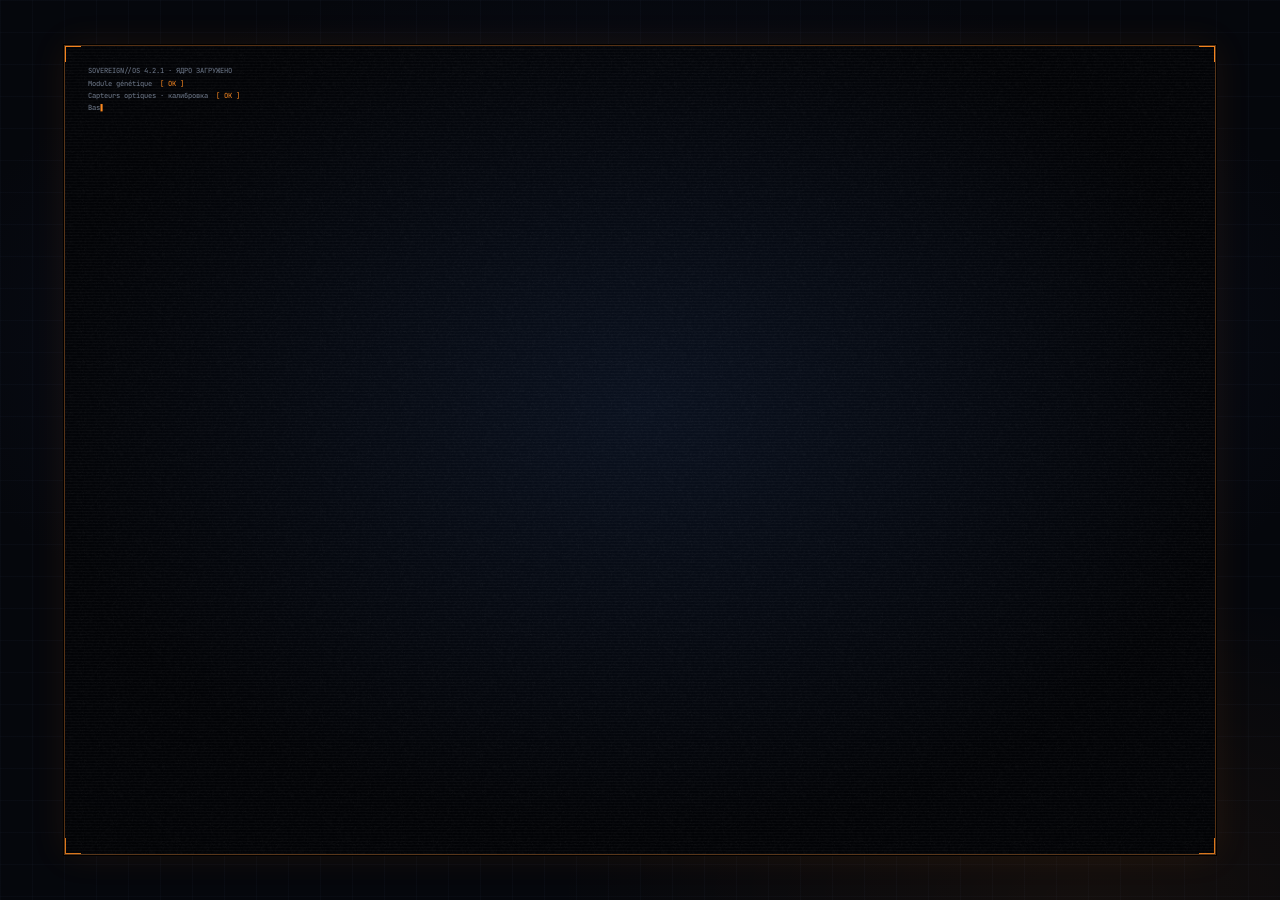
==== commit 4dba626e: "Refonte immersive : accès biométrique, sons, molettes, recherche en base, dossier cinématique Co-Aut" ====
--- a/index.html
+++ b/index.html
@@ -3,159 +3,178 @@
 <head>
 <meta charset="utf-8">
 <meta name="viewport" content="width=device-width, initial-scale=1">
-<meta name="theme-color" content="#070a12">
+<meta name="theme-color" content="#05070c">
 <title>Analyse Génétique — Terminal Sovereign</title>
 <meta name="description" content="Terminal Sovereign : scanner ADN interactif pour serveur RP FiveM.">
 <link rel="icon" type="image/png" href="assets/img/sovereign-mark.png">
+<link rel="preload" as="image" href="assets/img/dish.webp">
+<link rel="preload" as="image" href="assets/img/helix-broken.webp">
 <link rel="stylesheet" href="assets/fonts/fonts.css">
 <link rel="stylesheet" href="css/style.css">
 </head>
 <body>
 <div class="backdrop" aria-hidden="true"></div>
 
-<main id="app" class="window" aria-label="Terminal Sovereign — Analyse génétique">
+<main id="app" class="window booting" aria-label="Terminal Sovereign — Analyse génétique">
   <i class="corner tl"></i><i class="corner tr"></i><i class="corner bl"></i><i class="corner br"></i>
-  <div class="sweep" aria-hidden="true"></div>
 
   <!-- ============ EN-TÊTE ============ -->
-  <header class="topbar">
+  <header class="topbar pw" style="--d:0">
     <img class="sov-mark" src="assets/img/sovereign-mark.png" alt="">
     <div class="tb-title">
-      <div class="eyebrow"><span class="dot"></span>TERMINAL SOVEREIGN — ACCÈS RESTREINT</div>
+      <div class="eyebrow"><span class="dot"></span>TERMINAL SOVEREIGN<em>ДОСТУП ОГРАНИЧЕН</em></div>
       <h1>ANALYSE GÉNÉTIQUE</h1>
-      <div class="ru">ГЕНЕТИЧЕСКИЙ АНАЛИЗ · ТЕРМИНАЛ «СУВЕРЕН» · ДОСТУП ОГРАНИЧЕН</div>
+      <div class="ru">ГЕНЕТИЧЕСКИЙ АНАЛИЗ</div>
     </div>
 
     <div class="tb-status">
-      <div class="kv"><span data-ru="ОБРАЗЕЦ">ÉCHANTILLON</span><b id="sampleId">—</b></div>
-      <div class="kv"><span data-ru="СОСТОЯНИЕ СКАНЕРА">ÉTAT DU SCANNER</span><b id="scannerState" class="state"><i></i><em>EN VEILLE</em></b></div>
-      <div class="kv"><span data-ru="ВРЕМЯ">HORODATAGE</span><b id="clock">—</b></div>
+      <div class="kv"><span>ÉCHANTILLON</span><b id="sampleId">—</b></div>
+      <div class="kv"><span>STATUT</span><b id="scannerState" class="state"><i></i><em>—</em></b></div>
+      <div class="kv"><span>HORODATAGE</span><b id="clock">—</b></div>
     </div>
 
     <img class="sov-word" src="assets/img/sovereign-wordmark.png" alt="Sovereign">
-    <button id="btnGuide" class="guide-btn" type="button">GUIDE</button>
-    <button id="btnClose" class="close-btn" type="button" aria-label="Fermer le terminal">
-      <img src="assets/img/close.png" alt="">
-    </button>
+    <div class="tb-tools">
+      <button id="btnSound" class="icon-btn" type="button" aria-label="Son">
+        <svg viewBox="0 0 24 24" aria-hidden="true"><path class="spk" d="M4 9h4l5-4v14l-5-4H4z"/><path class="wave w1" d="M16 9.5a3.5 3.5 0 0 1 0 5"/><path class="wave w2" d="M18.5 7a7 7 0 0 1 0 10"/><path class="mute" d="M16 9l5 6M21 9l-5 6"/></svg>
+      </button>
+      <button id="btnGuide" class="guide-btn" type="button">GUIDE</button>
+      <button id="btnClose" class="close-btn" type="button" aria-label="Fermer le terminal"><img src="assets/img/close.png" alt=""></button>
+    </div>
   </header>
 
   <div class="main">
 
     <!-- ============ ZONE DE MANIPULATION ============ -->
-    <section class="panel stage-panel">
+    <section class="panel stage-panel pw" style="--d:1">
       <div class="p-body">
         <div class="stage-hud">
-          <span class="hud-mode"><i></i><b id="hudMode">ZONE D'ÉCHANTILLON</b></span>
-          <span class="hud-coords" id="hudCoords">X 000.00 · Y 000.00</span>
+          <span class="hud-mode"><i></i><b id="hudMode">—</b><em id="hudModeRu"></em></span>
+          <span class="pips" id="pips"><i></i><i></i><i></i><i></i><i></i></span>
           <span class="hud-counter" id="hudCounter"></span>
         </div>
 
         <div class="stage" id="stage">
           <div class="grid-bg"></div>
 
-          <!-- ---- Vue échantillon / microscope ---- -->
+          <!-- ---- Échantillon / microscope ---- -->
           <div class="view view-scope" id="viewScope">
             <div class="scope" id="scope">
               <img class="ring ring-a" src="assets/img/hud-ring.png" alt="">
               <img class="ring ring-b" src="assets/img/hud-ring.png" alt="">
               <div class="ticks"></div>
               <div class="scope-inner" id="scopeInner">
-                <img class="layer dish" id="layerDish" src="assets/img/dish.webp" alt="Échantillon biologique" draggable="false">
-                <img class="layer cells" id="layerCells" src="assets/img/cells.webp" alt="" draggable="false">
-                <div class="layer helix" id="layerHelix">
-                  <img class="h-intact" id="helixIntact" src="assets/img/helix-intact.webp" alt="" draggable="false">
-                  <img class="h-broken" id="helixBroken" src="assets/img/helix-broken.webp" alt="" draggable="false">
-                  <div class="breaks" id="breaks"></div>
-                  <div class="residues" id="residues"></div>
+                <div class="zoom-stack" id="zoomStack">
+                  <img class="layer dish" id="layerDish" src="assets/img/dish.webp" alt="" draggable="false">
+                  <img class="layer cells" id="layerCells" src="assets/img/cells.webp" alt="" draggable="false">
+                  <div class="layer helix" id="layerHelix">
+                    <img class="h-intact" src="assets/img/helix-intact.webp" alt="" draggable="false">
+                    <img class="h-broken" src="assets/img/helix-broken.webp" alt="" draggable="false">
+                    <div class="breaks" id="breaks"></div>
+                    <div class="residues" id="residues"></div>
+                  </div>
                 </div>
                 <div id="particles" class="particles"></div>
-                <div class="reticle" id="reticle"><img src="assets/img/crosshair.png" alt="" draggable="false"></div>
+                <div class="reticle"><img src="assets/img/crosshair.png" alt="" draggable="false"></div>
+                <div class="aperture"></div>
                 <div class="scan-line"></div>
+                <div class="iris" id="iris"></div>
                 <div class="glitch-flash" id="glitchFlash"></div>
               </div>
-              <div class="pick-ring" id="pickRing"></div>
+              <div class="scale-bar" id="scaleBar"><i></i><span id="scaleTxt">200 µm</span></div>
             </div>
 
             <div class="reservoir" id="reservoir">
-              <span class="r-label" data-ru="РЕЗЕРВУАР">RÉSERVOIR</span>
               <div class="r-body">
-                <img class="r-tube" id="rTube" src="assets/img/tube.png" alt="" draggable="false">
+                <div class="r-tube" id="rTube">
+                  <img class="r-empty" src="assets/img/tube.png" alt="" draggable="false">
+                  <img class="r-full" src="assets/img/tube.png" alt="" draggable="false">
+                </div>
                 <div class="r-gauge" id="rGauge"></div>
               </div>
               <span class="r-count"><b id="rCount">0</b>/8</span>
             </div>
 
-            <div class="mag-hud" id="magHud">
-              <div class="mag-top">
-                <span class="mag-label" data-ru="УВЕЛИЧЕНИЕ">GROSSISSEMENT</span>
-                <b class="mag-value" id="magValue">×10</b>
-              </div>
-              <div class="mag-slider">
-                <input type="range" id="magRange" min="0" max="1000" value="0" step="1" aria-label="Grossissement">
-              </div>
-              <div class="focus-row">
-                <span class="mag-label" data-ru="ФОКУС">MISE AU POINT</span>
-                <div class="mag-slider">
-                  <input type="range" id="focusRange" min="0" max="1000" value="500" step="1" aria-label="Mise au point">
-                </div>
-                <i class="sharp" id="sharpMeter"><u id="sharpBar"></u></i>
-              </div>
-            </div>
-          </div>
-
-          <!-- ---- Mini-jeu de reconnexion ---- -->
+            <div class="mic-panel" id="micPanel">
+              <div class="mag-read"><i>×</i><b id="magValue">10</b><em id="magReq"></em></div>
+              <div class="knobs">
+                <div class="knob" id="knobZoom" tabindex="0" role="slider" aria-label="Grossissement" aria-valuemin="0" aria-valuemax="100">
+                  <svg class="k-ticks" viewBox="0 0 100 100" aria-hidden="true"></svg>
+                  <div class="k-cap"><i></i></div>
+                  <span class="k-lab">ZOOM<em>УВЕЛИЧЕНИЕ</em></span>
+                </div>
+                <div class="knob" id="knobFocus" tabindex="0" role="slider" aria-label="Mise au point" aria-valuemin="0" aria-valuemax="100">
+                  <svg class="k-ticks" viewBox="0 0 100 100" aria-hidden="true"></svg>
+                  <div class="k-cap"><i></i></div>
+                  <span class="k-lab">FOCUS<em>ФОКУС</em></span>
+                </div>
+              </div>
+              <canvas class="focus-scope" id="focusScope"></canvas>
+            </div>
+          </div>
+
+          <!-- ---- Reconnexion ---- -->
           <div class="view view-repair" id="viewRepair">
-            <div class="repair-head">
-              <div class="rh-title"><b>RECONNEXION DES BRINS</b><em>ВОССТАНОВЛЕНИЕ НИТЕЙ ДНК</em></div>
-            </div>
             <div class="board" id="board">
               <img class="board-bg" src="assets/img/helix-residue.webp" alt="" draggable="false">
-              <img class="board-frag f1" src="assets/img/frag-1.webp" alt="" draggable="false">
-              <img class="board-frag f2" src="assets/img/frag-4.webp" alt="" draggable="false">
-              <img class="board-frag f3" src="assets/img/frag-6.webp" alt="" draggable="false">
-              <img class="board-frag f4" src="assets/img/frag-3.webp" alt="" draggable="false">
               <div class="col col-ends" id="ends"></div>
               <div class="col col-sockets" id="sockets"></div>
               <svg class="wires" id="wires" xmlns="http://www.w3.org/2000/svg"></svg>
-              <div class="launch-wrap" id="launchWrap"><button id="btnSequence" class="cta launch" type="button" disabled><img src="assets/img/fingerprint.png" alt=""><span data-ru="ЗАПУСТИТЬ СЕКВЕНИРОВАНИЕ">LANCER LE SÉQUENÇAGE</span></button></div>
               <div class="board-done" id="boardDone"><b>INTÉGRITÉ RESTAURÉE</b><em>ЦЕЛОСТНОСТЬ ВОССТАНОВЛЕНА</em></div>
+              <div class="launch-wrap" id="launchWrap">
+                <button id="btnSequence" class="cta launch" type="button" disabled><img src="assets/img/fingerprint.png" alt=""><span>LANCER LE SÉQUENÇAGE<em>ЗАПУСК</em></span></button>
+              </div>
             </div>
           </div>
 
           <!-- ---- Séquençage ---- -->
           <div class="view view-seq" id="viewSeq">
-            <canvas id="seqCanvas"></canvas>
-            <div class="seq-ui">
+            <canvas id="seqCanvas" class="seq-helix"></canvas>
+            <div class="seq-mid">
               <div class="seq-pct"><b id="seqPct">0</b><span>%</span></div>
-              <div class="seq-msg"><b id="seqMsg">Stabilisation de l'échantillon</b><em id="seqMsgRu">Стабилизация образца</em></div>
+              <div class="seq-msg"><b id="seqMsg">—</b><em id="seqMsgRu"></em></div>
               <div class="seq-bar"><i id="seqBar"></i></div>
               <ol class="seq-list" id="seqList"></ol>
+            </div>
+            <div class="seq-side">
+              <div class="cand" id="cand">
+                <div class="cand-photo"><img src="assets/img/silhouette.png" alt="" draggable="false"><i class="cand-scan"></i></div>
+                <div class="cand-info">
+                  <span>BASE CITOYENNE<em>ПОИСК</em></span>
+                  <b id="candId">#————</b>
+                  <strong id="candPct">00,0 %</strong>
+                  <i class="cand-bar"><u id="candBar"></u></i>
+                </div>
+              </div>
+              <canvas id="baseCanvas" class="base-stream"></canvas>
             </div>
           </div>
 
           <!-- ---- Dossier ---- -->
           <div class="view view-dossier" id="viewDossier">
             <div class="dos-head">
-              <span class="dos-tag"><i></i>DOSSIER D'IDENTIFICATION · ЛИЧНОЕ ДЕЛО</span>
-              <span class="dos-ru">ЛИЧНОЕ ДЕЛО № <b id="dosFile">—</b></span>
+              <span class="dos-tag"><i></i>DOSSIER D'IDENTIFICATION<em>ЛИЧНОЕ ДЕЛО № <b id="dosFile">—</b></em></span>
               <span class="dos-date" id="dosDate">—</span>
             </div>
             <div class="dos-grid">
-              <div class="dos-portrait">
+              <div class="dos-portrait" id="dosPortrait">
                 <img class="fp" src="assets/img/fingerprint.png" alt="" draggable="false">
-                <img class="sil" src="assets/img/silhouette.png" alt="Silhouette" draggable="false">
-                <span class="match" id="dosMatchBadge">99,8 %</span>
+                <img class="sil" src="assets/img/silhouette.png" alt="" draggable="false">
+                <i class="p-scan"></i>
+                <span class="match" id="dosMatchBadge">—</span>
                 <i class="pc tl"></i><i class="pc tr"></i><i class="pc bl"></i><i class="pc br"></i>
+                <div class="stamp" id="stamp"><b>DÉCÉDÉ</b><em>ПОГИБ</em></div>
               </div>
               <div class="dos-main">
                 <div class="dos-name">
-                  <h3 id="dosName">—</h3>
-                  <span class="dos-id" id="dosId">#0000</span>
+                  <h3 id="dosName"></h3>
+                  <span class="dos-id" id="dosId"></span>
                 </div>
                 <div class="dos-ru-name" id="dosRuName"></div>
                 <div class="dos-cols">
                   <dl class="dos-fields" id="dosFields"></dl>
                   <section class="tox" id="toxBox">
+                    <svg class="tox-frame" preserveAspectRatio="none" viewBox="0 0 100 100" aria-hidden="true"><rect x="0.5" y="0.5" width="99" height="99" pathLength="100"/></svg>
                     <header>
                       <img src="assets/img/biohazard.png" alt="">
                       <div><b>RAPPORT TOXICOLOGIQUE</b><em>ТОКСИКОЛОГИЧЕСКИЙ ОТЧЁТ</em></div>
@@ -167,190 +186,212 @@
               </div>
             </div>
             <div class="dos-actions">
-              <button id="btnNew" class="cta" type="button"><span data-ru="НОВЫЙ АНАЛИЗ">NOUVELLE ANALYSE</span></button>
-              <button id="btnCloseFile" class="cta ghost" type="button"><span data-ru="ЗАКРЫТЬ ДЕЛО">FERMER LE DOSSIER</span></button>
+              <button id="btnNew" class="cta" type="button"><span>NOUVELLE ANALYSE<em>НОВЫЙ АНАЛИЗ</em></span></button>
+              <button id="btnCloseFile" class="cta ghost" type="button"><span>FERMER LE DOSSIER<em>ЗАКРЫТЬ ДЕЛО</em></span></button>
             </div>
           </div>
 
           <!-- ---- Couches d'effets ---- -->
-          <svg class="beam" id="beam" xmlns="http://www.w3.org/2000/svg"><path id="beamPath" d=""/></svg>
+          <svg class="fx-svg" id="fxSvg" xmlns="http://www.w3.org/2000/svg">
+            <path class="tractor" id="tractor" d=""/>
+            <path class="tractor core" id="tractorCore" d=""/>
+            <path class="beam" id="beamPath" d=""/>
+          </svg>
           <div class="fx" id="fx"></div>
-          <div class="tool-cursor" id="toolCursor"><img src="" alt=""></div>
+          <div class="tool-cursor" id="toolCursor"><img src="assets/img/dropper.png" alt=""></div>
           <div class="toast" id="toast" role="status"></div>
-          <div class="reset-overlay" id="resetOverlay"><b>RÉINITIALISATION</b><em>Сброс системы…</em></div>
-        </div>
-</div>
+          <div class="reset-overlay" id="resetOverlay"><b>RÉINITIALISATION</b><em>СБРОС СИСТЕМЫ</em></div>
+        </div>
+      </div>
     </section>
 
     <!-- ============ MESURES / JOURNAL ============ -->
-    <aside class="panel right">
+    <aside class="panel side pw" style="--d:2">
       <div class="p-body">
         <h2 class="sec">MESURES <i>ИЗМЕРЕНИЯ</i></h2>
         <div class="metrics">
-          <div class="metric" id="mParticles"><span data-ru="ЧАСТИЦЫ">PARTICULES</span><b>0<small>/8</small></b><i class="mbar"><u></u></i></div>
-          <div class="metric" id="mMag"><span data-ru="УВЕЛИЧЕНИЕ">GROSSISSEMENT</span><b>—</b><i class="mbar"><u></u></i></div>
-          <div class="metric" id="mStrands"><span data-ru="НИТИ ВОССТАНОВЛЕНЫ">BRINS RECONNECTÉS</span><b>0<small>/5</small></b><i class="mbar"><u></u></i></div>
-          <div class="metric" id="mIntegrity"><span data-ru="ЦЕЛОСТНОСТЬ ДНК">INTÉGRITÉ ADN</span><b>—</b><i class="mbar"><u></u></i></div>
-          <div class="metric wide" id="mResidue"><span data-ru="ХИМИЧЕСКИЕ ОСТАТКИ">RÉSIDUS CHIMIQUES</span><b class="txt">NON ÉVALUÉS</b></div>
-          <div class="metric wide" id="mTox"><span data-ru="ТОКСИКОЛОГИЧЕСКОЕ ЗАКЛЮЧЕНИЕ">CONCLUSION TOXICOLOGIQUE</span><b class="txt"><img src="assets/img/biohazard.png" alt="">VERROUILLÉE</b></div>
+          <div class="metric" id="mParticles"><span>PARTICULES<i>ЧАСТИЦЫ</i></span><b>0<small>/8</small></b><i class="mbar"><u></u></i></div>
+          <div class="metric" id="mMag"><span>GROSSISSEMENT<i>УВЕЛИЧЕНИЕ</i></span><b>—</b><i class="mbar"><u></u></i></div>
+          <div class="metric" id="mStrands"><span>BRINS<i>НИТИ</i></span><b>0<small>/5</small></b><i class="mbar"><u></u></i></div>
+          <div class="metric" id="mIntegrity"><span>INTÉGRITÉ<i>ЦЕЛОСТНОСТЬ</i></span><b>—</b><i class="mbar"><u></u></i></div>
+          <div class="metric wide" id="mResidue"><span>RÉSIDUS CHIMIQUES<i>ХИМИЧЕСКИЕ ОСТАТКИ</i></span><b class="txt">—</b></div>
+          <div class="metric wide" id="mTox"><span>CONCLUSION TOXICOLOGIQUE<i>ЗАКЛЮЧЕНИЕ</i></span><b class="txt">—</b></div>
         </div>
 
         <h2 class="sec">PROGRESSION <i>ПРОГРЕСС</i></h2>
         <div class="progress">
-          <div class="pg-top"><b id="pgPct">0<small>%</small></b><span id="pgStep">ÉTAPE 1 / 5</span></div>
+          <div class="pg-top"><b id="pgPct">0<small>%</small></b><span id="pgStep"></span></div>
           <div class="pg-bar"><i id="pgBar"></i></div>
         </div>
 
-        <h2 class="sec">JOURNAL D'ANALYSE <i>ЖУРНАЛ</i></h2>
+        <h2 class="sec">JOURNAL <i>ЖУРНАЛ</i></h2>
         <div class="log" id="log"></div>
       </div>
     </aside>
 
-  <!-- ============ GUIDE (même page, même fenêtre) ============ -->
-  <div class="guide" id="guide" aria-hidden="true">
-    <aside class="g-nav">
-      <div class="g-brand">
-        <img src="assets/img/sovereign-mark.png" alt="">
-        <div><b>GUIDE</b><em>РУКОВОДСТВО</em></div>
+    <!-- ============ GUIDE (même page) ============ -->
+    <div class="guide" id="guide" aria-hidden="true">
+      <aside class="g-nav">
+        <div class="g-brand">
+          <img src="assets/img/sovereign-mark.png" alt="">
+          <div><b>GUIDE</b><em>РУКОВОДСТВО</em></div>
+        </div>
+        <nav id="gToc">
+          <a href="#g-acces">00 · Accès</a>
+          <a href="#g-extraction">01 · Extraction</a>
+          <a href="#g-microscope">02 · Microscope</a>
+          <a href="#g-reconnexion">03 · Reconnexion</a>
+          <a href="#g-fin">04 · Séquençage &amp; dossier</a>
+          <a href="#g-trad">05 · Traductions</a>
+        </nav>
+        <button class="g-back" type="button" id="gBack">RETOUR AU SCANNER</button>
+      </aside>
+
+      <div class="g-doc" id="gDoc">
+        <header class="g-hero">
+          <div class="g-eyebrow"><i></i>TERMINAL SOVEREIGN</div>
+          <h1>COMMENT JOUER</h1>
+          <p class="ru">КАК ИГРАТЬ</p>
+        </header>
+
+        <section id="g-acces">
+          <h2><span>00</span>Accès</h2>
+          <ol class="steps">
+            <li>À l'ouverture, <b>maintenez le clic</b> sur l'empreinte jusqu'à ce que l'anneau se remplisse.</li>
+            <li>Le son se coupe ou se rallume avec le haut-parleur, en haut à droite.</li>
+          </ol>
+        </section>
+
+        <section id="g-extraction">
+          <h2><span>01</span>Extraction</h2>
+          <ol class="steps">
+            <li>La pipette suit la souris. Il faut capturer les <b>8 particules</b>.</li>
+            <li>Elles filent et <b>s'écartent</b> quand la pipette approche : coincez-les contre le bord de la boîte.</li>
+            <li>Gardez la pointe <b>sur la particule environ 0,8 s</b> : le faisceau la verrouille, puis elle part dans le réservoir. Si vous la perdez, la jauge retombe.</li>
+          </ol>
+        </section>
+
+        <section id="g-microscope">
+          <h2><span>02</span>Microscope</h2>
+          <ol class="steps">
+            <li>Deux molettes : <b>ZOOM</b> et <b>FOCUS</b>. Faites-les tourner en glissant dessus (haut / bas), ou avec la roulette de la souris au-dessus.</li>
+            <li>La roulette sur l'image règle le zoom ; <kbd>Maj</kbd> + roulette règle le focus.</li>
+            <li>Le point de netteté <b>dérive sans arrêt</b> : suivez-le avec le FOCUS. Le signal sous les molettes devient net et orange quand c'est bon.</li>
+            <li>Le zoom <b>n'avance que si l'image est nette</b>. Objectif : <b>×400</b> (environ une demi-minute).</li>
+          </ol>
+        </section>
+
+        <section id="g-reconnexion">
+          <h2><span>03</span>Reconnexion</h2>
+          <ol class="steps">
+            <li>Faites glisser le <b>rond</b> d'un brin (à gauche) jusqu'à un ancrage (à droite). 5 brins à relier.</li>
+            <li>Une connexion est bonne si <b>le symbole est le même</b> <i>et</i> si la <b>base est complémentaire</b>.</li>
+            <li>7 ancrages, dont <b>2 leurres</b>. Plusieurs brins partagent un symbole : seule la base les distingue.</li>
+            <li>Une erreur <b>réorganise</b> les ancrages encore libres.</li>
+          </ol>
+          <div class="rules">
+            <div><b>Bases complémentaires</b><p class="pair"><span>A</span>↔<span>T</span> <span>C</span>↔<span>G</span></p></div>
+            <div><b>Symboles</b><p class="sym">
+              <svg viewBox="0 0 24 24"><path d="M12 2 22 12 12 22 2 12Z"/></svg>
+              <svg viewBox="0 0 24 24"><path d="M12 3 22 20H2Z"/></svg>
+              <svg viewBox="0 0 24 24"><circle cx="12" cy="12" r="8.5"/></svg>
+              <svg viewBox="0 0 24 24"><rect x="4" y="4" width="16" height="16"/></svg>
+              <svg viewBox="0 0 24 24"><path d="M9 2h6v7h7v6h-7v7H9v-7H2V9h7Z"/></svg></p></div>
+          </div>
+        </section>
+
+        <section id="g-fin">
+          <h2><span>04</span>Séquençage &amp; dossier</h2>
+          <ol class="steps">
+            <li>Les 5 brins reliés, cliquez sur <b>Lancer le séquençage</b> et laissez la recherche aboutir.</li>
+            <li>La progression est <b>sauvegardée sur cet appareil</b> : fermer le terminal ne la perd pas. <b>Nouvelle analyse</b> repart de zéro.</li>
+          </ol>
+        </section>
+
+        <section id="g-trad">
+          <h2><span>05</span>Traductions</h2>
+          <table>
+            <tr><th>Analyse génétique</th><td>Генетический анализ</td></tr>
+            <tr><th>Terminal Sovereign</th><td>Терминал «Суверен»</td></tr>
+            <tr><th>Accès restreint / autorisé</th><td>Доступ ограничен / разрешён</td></tr>
+            <tr><th>Authentification biométrique</th><td>Биометрическая идентификация</td></tr>
+            <tr><th>Échantillon</th><td>Образец</td></tr>
+            <tr><th>Extraction</th><td>Извлечение</td></tr>
+            <tr><th>Observation</th><td>Наблюдение</td></tr>
+            <tr><th>Reconnexion</th><td>Сращивание</td></tr>
+            <tr><th>Séquençage</th><td>Секвенирование</td></tr>
+            <tr><th>Particules</th><td>Частицы</td></tr>
+            <tr><th>Grossissement / zoom</th><td>Увеличение</td></tr>
+            <tr><th>Mise au point</th><td>Фокус</td></tr>
+            <tr><th>Brin</th><td>Нить</td></tr>
+            <tr><th>Ancrage</th><td>Якорь</td></tr>
+            <tr><th>Intégrité</th><td>Целостность</td></tr>
+            <tr><th>Résidus chimiques</th><td>Химические остатки</td></tr>
+            <tr><th>Conclusion toxicologique</th><td>Токсикологическое заключение</td></tr>
+            <tr><th>Base citoyenne / recherche</th><td>База граждан / поиск</td></tr>
+            <tr><th>Profil identifié</th><td>Профиль установлен</td></tr>
+            <tr><th>Dossier d'identification</th><td>Личное дело</td></tr>
+            <tr><th>Indicatif</th><td>Позывной</td></tr>
+            <tr><th>Date de naissance</th><td>Дата рождения</td></tr>
+            <tr><th>Sexe : femme / homme</th><td>Пол: женский / мужской</td></tr>
+            <tr><th>Groupe sanguin</th><td>Группа крови</td></tr>
+            <tr><th>Affiliation</th><td>Принадлежность</td></tr>
+            <tr><th>Inconnu</th><td>Неизвестно</td></tr>
+            <tr><th>District</th><td>Район</td></tr>
+            <tr><th>Correspondance ADN</th><td>Совпадение ДНК</td></tr>
+            <tr><th>Décédé</th><td>Погиб</td></tr>
+            <tr><th>Rapport toxicologique</th><td>Токсикологический отчёт</td></tr>
+            <tr><th>Cause probable du décès</th><td>Вероятная причина смерти</td></tr>
+            <tr><th>Date présumée du décès</th><td>Предполагаемая дата смерти</td></tr>
+            <tr><th>Nouvelle analyse</th><td>Новый анализ</td></tr>
+            <tr><th>Fermer le dossier</th><td>Закрыть дело</td></tr>
+          </table>
+        </section>
+
+        <footer>TERMINAL SOVEREIGN · КОНЕЦ ДОКУМЕНТА</footer>
       </div>
-      <nav id="gToc">
-        <a href="#g-extraction">01 · Extraction</a>
-        <a href="#g-microscope">02 · Microscope</a>
-        <a href="#g-reconnexion">03 · Reconnexion</a>
-        <a href="#g-fin">04 · Séquençage &amp; dossier</a>
-        <a href="#g-trad">05 · Traductions</a>
-      </nav>
-      <button class="g-back" type="button" id="gBack">RETOUR AU SCANNER</button>
-    </aside>
-
-    <div class="g-doc" id="gDoc">
-      <header class="g-hero">
-        <div class="g-eyebrow"><i></i>TERMINAL SOVEREIGN</div>
-        <h1>COMMENT JOUER</h1>
-        <p class="ru">КАК ИГРАТЬ · ГЕНЕТИЧЕСКИЙ АНАЛИЗ</p>
-      </header>
-
-      <section id="g-extraction">
-        <h2><span>01</span>Extraction</h2>
-        <ol class="steps">
-          <li>La pipette suit votre souris. Il faut capturer les <b>8 particules</b> orange.</li>
-          <li>Elles filent dans l'échantillon et <b>s'écartent</b> quand la pipette approche : coincez-les contre le bord.</li>
-          <li>Posez la pointe sur une particule et <b>maintenez environ 0,8 s</b> : la jauge circulaire se remplit. Si vous la perdez, elle retombe.</li>
-          <li>À 8/8, le microscope démarre tout seul.</li>
-        </ol>
-      </section>
-
-      <section id="g-microscope">
-        <h2><span>02</span>Microscope</h2>
-        <ol class="steps">
-          <li>Deux réglages : le <b>zoom</b> (molette ou curseur du haut) et la <b>mise au point</b> (curseur du bas, ou <kbd>Maj</kbd> + molette).</li>
-          <li>Le point de netteté <b>dérive en permanence</b> : suivez-le avec la mise au point pour garder l'image nette (jauge verte).</li>
-          <li>Le zoom <b>n'avance que si l'image est nette</b>. L'objectif est <b>×400</b> ; comptez environ une demi-minute.</li>
-          <li>À ×400, les brins cassés apparaissent, puis la reconnexion s'ouvre toute seule.</li>
-        </ol>
-      </section>
-
-      <section id="g-reconnexion">
-        <h2><span>03</span>Reconnexion</h2>
-        <ol class="steps">
-          <li>Faites glisser le <b>rond</b> d'une extrémité (à gauche) jusqu'à un ancrage (à droite). 5 brins à relier.</li>
-          <li>Une connexion est bonne si <b>le symbole est le même</b> <i>et</i> si la <b>base est complémentaire</b>.</li>
-          <li>Il y a 7 ancrages : <b>2 sont des leurres</b> qui ne correspondent à aucun brin.</li>
-          <li>Plusieurs brins partagent le même symbole : seule la base les distingue.</li>
-          <li>Une erreur fait <b>réorganiser</b> les ancrages encore libres.</li>
-        </ol>
-        <div class="rules">
-          <div><b>Bases complémentaires</b><p class="pair"><span>A</span>↔<span>T</span> <span>C</span>↔<span>G</span></p></div>
-          <div><b>Symboles possibles</b><p class="sym">
-            <svg viewBox="0 0 24 24"><path d="M12 2 22 12 12 22 2 12Z"/></svg>
-            <svg viewBox="0 0 24 24"><path d="M12 3 22 20H2Z"/></svg>
-            <svg viewBox="0 0 24 24"><circle cx="12" cy="12" r="8.5"/></svg>
-            <svg viewBox="0 0 24 24"><rect x="4" y="4" width="16" height="16"/></svg>
-            <svg viewBox="0 0 24 24"><path d="M9 2h6v7h7v6h-7v7H9v-7H2V9h7Z"/></svg></p></div>
-        </div>
-      </section>
-
-      <section id="g-fin">
-        <h2><span>04</span>Séquençage &amp; dossier</h2>
-        <ol class="steps">
-          <li>Quand les 5 brins sont reliés, cliquez sur <b>Lancer le séquençage</b> et attendez la fin du chargement.</li>
-          <li>Le dossier s'ouvre avec le rapport toxicologique.</li>
-          <li>Votre progression est <b>sauvegardée automatiquement</b> sur cet appareil : fermer le terminal ne la perd pas. <b>Nouvelle analyse</b> repart de zéro.</li>
-        </ol>
-      </section>
-
-      <section id="g-trad">
-        <h2><span>05</span>Traductions</h2>
-        <table>
-          <tr><th>Analyse génétique</th><td>Генетический анализ</td></tr>
-          <tr><th>Terminal Sovereign</th><td>Терминал «Суверен»</td></tr>
-          <tr><th>Accès restreint</th><td>Доступ ограничен</td></tr>
-          <tr><th>Échantillon</th><td>Образец</td></tr>
-          <tr><th>État du scanner</th><td>Состояние сканера</td></tr>
-          <tr><th>En veille / Prêt</th><td>Ожидание / Готов</td></tr>
-          <tr><th>Extraction</th><td>Извлечение</td></tr>
-          <tr><th>Observation</th><td>Наблюдение</td></tr>
-          <tr><th>Reconnexion</th><td>Сращивание</td></tr>
-          <tr><th>Séquençage</th><td>Секвенирование</td></tr>
-          <tr><th>Profil identifié</th><td>Профиль установлен</td></tr>
-          <tr><th>Particules</th><td>Частицы</td></tr>
-          <tr><th>Réservoir</th><td>Резервуар</td></tr>
-          <tr><th>Grossissement</th><td>Увеличение</td></tr>
-          <tr><th>Mise au point</th><td>Фокус</td></tr>
-          <tr><th>Brin</th><td>Нить</td></tr>
-          <tr><th>Ancrage</th><td>Якорь</td></tr>
-          <tr><th>Brins reconnectés</th><td>Восстановленные нити</td></tr>
-          <tr><th>Intégrité ADN</th><td>Целостность ДНК</td></tr>
-          <tr><th>Résidus chimiques</th><td>Химические остатки</td></tr>
-          <tr><th>Conclusion toxicologique</th><td>Токсикологическое заключение</td></tr>
-          <tr><th>Verrouillée</th><td>Заблокировано</td></tr>
-          <tr><th>Progression</th><td>Прогресс</td></tr>
-          <tr><th>Journal d'analyse</th><td>Журнал анализа</td></tr>
-          <tr><th>Connexion refusée</th><td>Соединение отклонено</td></tr>
-          <tr><th>Lancer le séquençage</th><td>Запустить секвенирование</td></tr>
-          <tr><th>Dossier d'identification</th><td>Личное дело</td></tr>
-          <tr><th>Indicatif / alias</th><td>Позывной</td></tr>
-          <tr><th>Date de naissance</th><td>Дата рождения</td></tr>
-          <tr><th>Sexe : Femme / Homme</th><td>Пол: Женский / Мужской</td></tr>
-          <tr><th>Groupe sanguin</th><td>Группа крови</td></tr>
-          <tr><th>Affiliation</th><td>Принадлежность</td></tr>
-          <tr><th>Inconnu</th><td>Неизвестно</td></tr>
-          <tr><th>District</th><td>Район</td></tr>
-          <tr><th>Correspondance ADN</th><td>Совпадение ДНК</td></tr>
-          <tr><th>Statut : décédé</th><td>Статус: погиб</td></tr>
-          <tr><th>Dernière localisation</th><td>Последнее местонахождение</td></tr>
-          <tr><th>Signes particuliers</th><td>Особые приметы</td></tr>
-          <tr><th>Contact</th><td>Контакт</td></tr>
-          <tr><th>Rapport toxicologique</th><td>Токсикологический отчёт</td></tr>
-          <tr><th>Résultat</th><td>Результат</td></tr>
-          <tr><th>Cause probable du décès</th><td>Вероятная причина смерти</td></tr>
-          <tr><th>Conclusion</th><td>Заключение</td></tr>
-          <tr><th>Ancienneté présumée du décès</th><td>Предполагаемая давность смерти</td></tr>
-          <tr><th>Date présumée du décès</th><td>Предполагаемая дата смерти</td></tr>
-          <tr><th>Nouvelle analyse</th><td>Новый анализ</td></tr>
-          <tr><th>Fermer le dossier</th><td>Закрыть дело</td></tr>
-        </table>
-      </section>
-
-      <footer>TERMINAL SOVEREIGN · КОНЕЦ ДОКУМЕНТА</footer>
     </div>
   </div>
+
+  <!-- ============ DÉMARRAGE / AUTHENTIFICATION ============ -->
+  <div class="boot" id="boot">
+    <div class="boot-log" id="bootLog"></div>
+    <div class="boot-auth" id="bootAuth">
+      <img class="ba-mark" src="assets/img/sovereign-mark.png" alt="">
+      <img class="ba-word" src="assets/img/sovereign-wordmark.png" alt="Sovereign">
+      <div class="ba-pad" id="authPad" tabindex="0" role="button" aria-label="Authentification biométrique">
+        <svg class="ba-ring" viewBox="0 0 120 120" aria-hidden="true">
+          <circle class="trk" cx="60" cy="60" r="54"/>
+          <circle class="tks" cx="60" cy="60" r="58"/>
+          <circle class="fill" id="authRing" cx="60" cy="60" r="54" pathLength="100"/>
+        </svg>
+        <img class="ba-fp" src="assets/img/fingerprint.png" alt="" draggable="false">
+        <i class="ba-scan"></i>
+      </div>
+      <div class="ba-cap" id="authCap"><b>AUTHENTIFICATION BIOMÉTRIQUE</b><em>БИОМЕТРИЧЕСКАЯ ИДЕНТИФИКАЦИЯ</em></div>
+      <div class="ba-hint" id="authHint">MAINTENIR<em>УДЕРЖИВАТЬ</em></div>
+    </div>
+    <div class="boot-granted" id="bootGranted"><b>ACCÈS AUTORISÉ</b><em>ДОСТУП РАЗРЕШЁН</em></div>
+  </div>
+
+  <div class="grain" aria-hidden="true"></div>
+  <div class="vignette" aria-hidden="true"></div>
+  <div class="sweep" aria-hidden="true"></div>
 </main>
 
-<!-- Infobulle globale -->
 <div class="tip" id="tip"></div>
 
-<!-- Écran affiché hors FiveM quand le terminal est fermé -->
 <div class="closed" id="closed">
   <div class="closed-box">
     <img src="assets/img/sovereign-mark.png" alt="">
     <b>SESSION TERMINÉE</b>
-    <em>Сеанс завершён · terminal verrouillé</em>
-    <button id="btnReopen" class="cta" type="button"><span>ROUVRIR LE TERMINAL</span></button>
+    <em>СЕАНС ЗАВЕРШЁН</em>
+    <button id="btnReopen" class="cta" type="button"><span>ROUVRIR<em>ОТКРЫТЬ</em></span></button>
   </div>
 </div>
 
 <script src="js/data.js"></script>
+<script src="js/audio.js"></script>
 <script src="js/app.js"></script>
 </body>
 </html>
--- a/css/style.css
+++ b/css/style.css
@@ -1,152 +1,157 @@
 /* ============================================================
-   TERMINAL MÉDICO-LÉGAL — ANALYSE GÉNÉTIQUE
-   Direction artistique : nuit bleutée, panneaux biseautés, accent #FF8A1F
-   Tout est dimensionné en rem : 1rem ≈ 16px sur un écran 1920×1080.
+   TERMINAL SOVEREIGN — ANALYSE GÉNÉTIQUE
+   Nuit bleutée, panneaux biseautés, accent #FF8A1F.
+   Tout est en rem : 1rem ≈ 16px sur un écran 1920×1080.
    ============================================================ */
 
 :root{
-  --acc:#FF8A1F;
-  --acc-rgb:255,138,31;
-  --acc-hi:#ffb066;
-  --acc-lo:#b85a08;
-  --bad:#ff3b3b;
-  --bg:#05070c;
-  --panel:#0a0f19;
-  --panel-2:#0d1421;
-  --steel:rgba(150,172,210,.16);
-  --steel-2:rgba(150,172,210,.30);
-  --txt:#ece7dc;
-  --mut:#7c8798;
-  --mut-2:#4f5868;
+  --acc:#FF8A1F; --acc-rgb:255,138,31; --acc-hi:#ffb066; --acc-lo:#b85a08;
+  --bad:#ff3b3b; --bad-rgb:255,59,59;
+  --bg:#05070c; --panel:#0a0f19; --panel-2:#0d1421;
+  --steel:rgba(150,172,210,.14); --steel-2:rgba(150,172,210,.28);
+  --txt:#ece7dc; --mut:#7c8798; --mut-2:#4c5566;
   --f-head:'Oswald','Arial Narrow','Impact',sans-serif;
   --f-mono:'JetBrains Mono','Consolas','Courier New',monospace;
-  --S:40rem;               /* diamètre du scope, défini en JS */
+  --S:40rem;
 }
 
 *{box-sizing:border-box;margin:0;padding:0}
 html{font-size:clamp(9px, calc(min(100vw, 177.78vh) / 120), 24px);background:var(--bg)}
+html.embedded,body.embedded{background:transparent}
 body{
   min-height:100vh;overflow:hidden;color:var(--txt);
-  font-family:var(--f-mono);font-size:.8rem;line-height:1.35;
-  background:var(--bg);
+  font-family:var(--f-mono);font-size:.8rem;line-height:1.35;background:var(--bg);
   display:flex;align-items:center;justify-content:center;
   -webkit-user-select:none;user-select:none;
 }
 img{display:block;-webkit-user-drag:none}
 button{font:inherit;color:inherit;background:none;border:0;cursor:pointer}
 button:disabled{cursor:not-allowed}
-em{font-style:normal}
+em,i{font-style:normal}
 ::selection{background:rgba(var(--acc-rgb),.35)}
 
 .backdrop{
   position:fixed;inset:0;z-index:0;
   background:
-    radial-gradient(80% 60% at 50% 38%, rgba(30,44,86,.38), transparent 70%),
-    radial-gradient(60% 50% at 85% 100%, rgba(var(--acc-rgb),.07), transparent 70%),
-    linear-gradient(rgba(120,150,210,.035) 1px, transparent 1px) 0 0/3rem 3rem,
-    linear-gradient(90deg, rgba(120,150,210,.035) 1px, transparent 1px) 0 0/3rem 3rem,
+    radial-gradient(80% 60% at 50% 38%,rgba(28,42,84,.36),transparent 70%),
+    radial-gradient(60% 50% at 85% 100%,rgba(var(--acc-rgb),.06),transparent 70%),
+    linear-gradient(rgba(120,150,210,.03) 1px,transparent 1px) 0 0/3rem 3rem,
+    linear-gradient(90deg,rgba(120,150,210,.03) 1px,transparent 1px) 0 0/3rem 3rem,
     var(--bg);
 }
-body.embedded .backdrop{background:rgba(3,5,10,.62)}
-body.embedded{background:transparent}
-html.embedded{background:transparent}
-
-/* ---------- FENÊTRE ---------- */
+body.embedded .backdrop{background:rgba(3,5,10,.6)}
+
+/* ============================================================
+   FENÊTRE + COUCHES « CINÉMA »
+   ============================================================ */
 .window{
-  position:relative;z-index:1;
-  width:90vw;height:90vh;
-  display:flex;flex-direction:column;
-  background:linear-gradient(180deg,#090e18 0%,#060911 100%);
-  border:1px solid rgba(var(--acc-rgb),.34);
-  box-shadow:0 0 0 1px #000,0 0 3.2rem rgba(var(--acc-rgb),.10),inset 0 0 6rem rgba(var(--acc-rgb),.035);
-  overflow:hidden;
-  animation:boot .9s cubic-bezier(.2,.8,.2,1) both;
+  position:relative;z-index:1;width:90vw;height:90vh;
+  display:flex;flex-direction:column;overflow:hidden;
+  background:linear-gradient(180deg,#090e18,#05080f);
+  border:1px solid rgba(var(--acc-rgb),.32);
+  box-shadow:0 0 0 1px #000,0 0 3.2rem rgba(var(--acc-rgb),.09),inset 0 0 6rem rgba(var(--acc-rgb),.03);
 }
 .window.hidden{display:none}
-.window::after{ /* trame de balayage */
-  content:"";position:absolute;inset:0;z-index:40;pointer-events:none;
-  background:repeating-linear-gradient(180deg,rgba(255,255,255,.018) 0 1px,transparent 1px 3px);
-  mix-blend-mode:screen;
-}
+.window::after{
+  content:"";position:absolute;inset:0;z-index:66;pointer-events:none;
+  background:repeating-linear-gradient(180deg,rgba(255,255,255,.022) 0 1px,transparent 1px 3px);
+}
+.grain{
+  position:absolute;inset:-50%;z-index:70;pointer-events:none;opacity:.075;
+  background-image:var(--grain,none);background-size:16rem 16rem;
+  animation:grain .45s steps(5) infinite;
+}
+@keyframes grain{
+  0%{transform:translate(0,0)}20%{transform:translate(-3%,2%)}40%{transform:translate(2%,-3%)}
+  60%{transform:translate(-2%,-1%)}80%{transform:translate(3%,3%)}100%{transform:translate(0,0)}
+}
+.vignette{position:absolute;inset:0;z-index:69;pointer-events:none;background:radial-gradient(125% 95% at 50% 45%,transparent 58%,rgba(0,0,0,.5) 100%)}
 .sweep{
-  position:absolute;left:0;right:0;top:-24%;height:22%;z-index:39;pointer-events:none;
-  background:linear-gradient(180deg,transparent,rgba(var(--acc-rgb),.055) 55%,rgba(var(--acc-rgb),.10) 92%,transparent);
-  animation:sweep 8.5s linear infinite;
-}
-.corner{position:absolute;width:1.6rem;height:1.6rem;z-index:41;pointer-events:none;border:0 solid var(--acc)}
-.corner.tl{left:-1px;top:-1px;border-width:2px 0 0 2px}
-.corner.tr{right:-1px;top:-1px;border-width:2px 2px 0 0}
-.corner.bl{left:-1px;bottom:-1px;border-width:0 0 2px 2px}
-.corner.br{right:-1px;bottom:-1px;border-width:0 2px 2px 0}
-
-@keyframes boot{from{opacity:0;transform:scale(.985);filter:brightness(2.2)}to{opacity:1;transform:none;filter:none}}
-@keyframes sweep{from{transform:translateY(0)}to{transform:translateY(560%)}}
-
-/* ---------- EN-TÊTE ---------- */
+  position:absolute;left:0;right:0;top:-24%;height:22%;z-index:68;pointer-events:none;
+  background:linear-gradient(180deg,transparent,rgba(var(--acc-rgb),.04) 55%,rgba(var(--acc-rgb),.08) 92%,transparent);
+  animation:sweep 9s linear infinite;
+}
+@keyframes sweep{to{transform:translateY(560%)}}
+.corner{position:absolute;width:1.6rem;height:1.6rem;z-index:67;pointer-events:none;border:0 solid var(--acc)}
+.corner.tl{left:-1px;top:-1px;border-width:2px 0 0 2px}.corner.tr{right:-1px;top:-1px;border-width:2px 2px 0 0}
+.corner.bl{left:-1px;bottom:-1px;border-width:0 0 2px 2px}.corner.br{right:-1px;bottom:-1px;border-width:0 2px 2px 0}
+
+/* mise sous tension des panneaux après l'authentification */
+.window.booting .pw{opacity:0}
+.window.powering .pw{animation:powerIn 1s calc(var(--d) * .16s) both}
+@keyframes powerIn{
+  0%{opacity:0;filter:brightness(2.6) saturate(0)}9%{opacity:1}13%{opacity:.12}21%{opacity:1}
+  29%{opacity:.45}38%{opacity:1;filter:brightness(1.5)}100%{opacity:1;filter:none}
+}
+/* secousse (erreur, tampon) et aberration chromatique (glitch) */
+.window.shake .main,.window.shake .topbar{animation:winShake .38s}
+@keyframes winShake{15%{transform:translate(-.35rem,.1rem)}35%{transform:translate(.3rem,-.15rem)}55%{transform:translate(-.2rem,.12rem)}75%{transform:translate(.12rem,0)}100%{transform:none}}
+.window.glitching .stage{animation:chroma .32s steps(3)}
+@keyframes chroma{
+  0%{filter:drop-shadow(4px 0 rgba(255,0,70,.55)) drop-shadow(-4px 0 rgba(0,220,255,.45));transform:translateX(-.3rem)}
+  50%{filter:drop-shadow(-3px 0 rgba(255,0,70,.5)) drop-shadow(3px 0 rgba(0,220,255,.4));transform:translateX(.25rem)}
+  100%{filter:none;transform:none}
+}
+
+@keyframes blink{50%{opacity:.25}}
+@keyframes spin{to{transform:rotate(360deg)}}
+@keyframes float{50%{transform:translateY(-.2rem)}}
+@keyframes ping{0%{transform:scale(1);opacity:.9}100%{transform:scale(1.7);opacity:0}}
+
+/* ============================================================
+   EN-TÊTE
+   ============================================================ */
 .topbar{
-  display:flex;align-items:center;gap:2rem;
-  padding:.9rem 1.3rem .8rem 1.5rem;
-  border-bottom:1px solid var(--steel);
-  background:linear-gradient(180deg,rgba(var(--acc-rgb),.055),transparent);
-  position:relative;z-index:2;
-}
-.tb-title{flex:1;min-width:0}
-.eyebrow{
-  display:flex;align-items:center;gap:.6rem;
-  font-size:.66rem;letter-spacing:.34em;color:var(--acc);
-}
+  display:flex;align-items:center;gap:1.6rem;padding:.85rem 1.2rem .8rem 1.3rem;
+  border-bottom:1px solid var(--steel);position:relative;z-index:2;
+  background:linear-gradient(180deg,rgba(var(--acc-rgb),.05),transparent);
+}
+.sov-mark{height:3.3rem;width:auto;flex:none;filter:drop-shadow(0 0 .7rem rgba(var(--acc-rgb),.4))}
+.tb-title{flex:1;min-width:0;overflow:hidden}
+.eyebrow{display:flex;align-items:center;gap:.6rem;font-size:.64rem;letter-spacing:.34em;color:var(--acc);white-space:nowrap}
+.eyebrow em{color:var(--mut-2);letter-spacing:.24em;font-size:.56rem}
 .eyebrow .dot{width:.5rem;height:.5rem;background:var(--acc);box-shadow:0 0 .7rem var(--acc);animation:blink 1.6s steps(2) infinite}
-.tb-title h1{
-  font-family:var(--f-head);font-weight:700;font-size:2.7rem;line-height:1.02;letter-spacing:.07em;
-  color:var(--txt);text-shadow:0 0 1.4rem rgba(var(--acc-rgb),.28);margin-top:.15rem;
-}
-.tb-title .ru{font-size:.58rem;letter-spacing:.3em;color:var(--mut-2);margin-top:.2rem}
-
-.tb-status{display:flex;gap:0}
-.kv{
-  display:flex;flex-direction:column;gap:.18rem;
-  padding:.1rem 1.5rem;border-left:1px solid var(--steel);min-width:11rem;
-}
-.kv span{font-size:.58rem;letter-spacing:.3em;color:var(--mut-2)}
-.kv b{font-size:.95rem;font-weight:500;letter-spacing:.1em;color:var(--txt);white-space:nowrap}
-.state{display:flex;align-items:center;gap:.55rem}
-.state i{width:.55rem;height:.55rem;border-radius:50%;background:var(--mut-2);flex:none}
+.tb-title h1{font:700 2.55rem/1.02 var(--f-head);letter-spacing:.07em;color:var(--txt);text-shadow:0 0 1.4rem rgba(var(--acc-rgb),.28);white-space:nowrap}
+.tb-title .ru{font-size:.56rem;letter-spacing:.32em;color:var(--mut-2);margin-top:.15rem;white-space:nowrap}
+.tb-status{display:flex}
+.kv{display:flex;flex-direction:column;gap:.2rem;padding:.1rem 1.1rem;border-left:1px solid var(--steel);min-width:8.5rem}
+.kv span{font-size:.54rem;letter-spacing:.3em;color:var(--mut-2)}
+.kv b{font-size:.86rem;font-weight:500;letter-spacing:.1em;color:var(--txt);white-space:nowrap}
+.state{display:flex;align-items:center;gap:.5rem}
+.state i{width:.5rem;height:.5rem;border-radius:50%;background:var(--mut-2);flex:none}
 .state em{color:var(--mut)}
+.state em small{font-size:.58em;letter-spacing:.08em;color:var(--mut-2);margin-left:.35rem;font-weight:400}
 .state.on i{background:var(--acc);box-shadow:0 0 .8rem var(--acc);animation:blink 1.1s steps(2) infinite}
-.state.on em{color:var(--acc)}
-.state.ok i{background:var(--acc);box-shadow:0 0 .8rem var(--acc);animation:none}
-.state.ok em{color:var(--acc-hi)}
-
-.guide-btn{
-  flex:none;display:grid;place-items:center;height:3rem;padding:0 1.2rem;margin-right:-1rem;text-decoration:none;
-  font:500 .72rem var(--f-mono);letter-spacing:.3em;color:var(--acc);border:1px solid rgba(var(--acc-rgb),.5);
-  clip-path:polygon(.55rem 0,100% 0,100% calc(100% - .55rem),calc(100% - .55rem) 100%,0 100%,0 .55rem);transition:.2s;
-}
-.guide-btn:hover{background:rgba(var(--acc-rgb),.18);border-color:var(--acc);text-shadow:0 0 .6rem var(--acc)}
-.close-btn{
-  width:3rem;height:3rem;flex:none;position:relative;
+.state.on em,.state.ok em{color:var(--acc)}
+.state.ok i{background:var(--acc);box-shadow:0 0 .8rem var(--acc)}
+.state.on em small,.state.ok em small{color:rgba(var(--acc-rgb),.6)}
+.sov-word{height:1.35rem;width:auto;flex:none;opacity:.85}
+.tb-tools{display:flex;align-items:center;gap:.5rem;flex:none}
+.icon-btn,.guide-btn,.close-btn{
+  height:2.9rem;flex:none;position:relative;transition:.2s;
   border:1px solid var(--steel-2);background:rgba(255,255,255,.02);
   clip-path:polygon(.55rem 0,100% 0,100% calc(100% - .55rem),calc(100% - .55rem) 100%,0 100%,0 .55rem);
-  transition:.2s;
-}
-.close-btn img{width:68%;height:68%;margin:16%;object-fit:contain;transition:.25s}
-.close-btn:hover{background:rgba(var(--acc-rgb),.16);border-color:var(--acc)}
-.close-btn:hover img{transform:rotate(90deg) scale(1.08);filter:drop-shadow(0 0 .5rem var(--acc))}
-
-@keyframes blink{50%{opacity:.25}}
-
-/* ---------- CORPS ---------- */
-.main{
-  flex:1;min-height:0;display:grid;
-  grid-template-columns:minmax(0,1fr) 21.5rem;
-  gap:.8rem;padding:.8rem;position:relative;z-index:2;
-}
-
-/* ---------- PANNEAUX BISEAUTÉS ---------- */
+}
+.icon-btn{width:2.9rem;display:grid;place-items:center}
+.icon-btn svg{width:1.4rem;height:1.4rem;fill:none;stroke:var(--acc);stroke-width:1.6;stroke-linecap:round;stroke-linejoin:round}
+.icon-btn .spk{fill:rgba(var(--acc-rgb),.25)}
+.icon-btn .mute{display:none;stroke:var(--bad)}
+.icon-btn.muted .wave{display:none}
+.icon-btn.muted .mute{display:block}
+.guide-btn{padding:0 1.1rem;font:500 .7rem var(--f-mono);letter-spacing:.3em;color:var(--acc)}
+.guide-btn.active{background:var(--acc);color:#1a0e00}
+.close-btn{width:2.9rem}
+.close-btn img{width:66%;height:66%;margin:17%;object-fit:contain;transition:.25s}
+.icon-btn:hover,.guide-btn:hover,.close-btn:hover{background:rgba(var(--acc-rgb),.16);border-color:var(--acc)}
+.close-btn:hover img{transform:rotate(90deg);filter:drop-shadow(0 0 .5rem var(--acc))}
+
+/* ============================================================
+   CORPS ET PANNEAUX
+   ============================================================ */
+.main{flex:1;min-height:0;display:grid;grid-template-columns:minmax(0,1fr) 21rem;gap:.8rem;padding:.8rem;position:relative;z-index:2}
 .panel{
   --cut:.95rem;--cut-in:calc(var(--cut) - .42px);
-  position:relative;isolation:isolate;min-height:0;min-width:0;
-  background:var(--steel-2);
+  position:relative;isolation:isolate;min-height:0;min-width:0;background:var(--steel-2);
   clip-path:polygon(var(--cut) 0,calc(100% - var(--cut)) 0,100% var(--cut),100% calc(100% - var(--cut)),calc(100% - var(--cut)) 100%,var(--cut) 100%,0 calc(100% - var(--cut)),0 var(--cut));
 }
 .panel::before{
@@ -154,218 +159,75 @@
   background:linear-gradient(180deg,var(--panel-2),var(--panel) 40%,#080c14);
   clip-path:polygon(var(--cut-in) 0,calc(100% - var(--cut-in)) 0,100% var(--cut-in),100% calc(100% - var(--cut-in)),calc(100% - var(--cut-in)) 100%,var(--cut-in) 100%,0 calc(100% - var(--cut-in)),0 var(--cut-in));
 }
-.p-body{
-  height:100%;display:flex;flex-direction:column;min-height:0;
-  padding:1rem 1rem 1.1rem;overflow:hidden;
-}
-
+.p-body{height:100%;display:flex;flex-direction:column;min-height:0;padding:1rem 1rem 1.1rem;overflow:hidden}
 .sec{
-  display:flex;align-items:center;gap:.55rem;flex:none;
-  font:500 .62rem var(--f-mono);letter-spacing:.3em;color:var(--mut);text-transform:uppercase;
-  margin:.15rem 0 .7rem;
+  display:flex;align-items:center;gap:.55rem;flex:none;margin:.1rem 0 .65rem;
+  font:500 .6rem var(--f-mono);letter-spacing:.3em;color:var(--mut);
 }
 .sec::before{content:"";width:.42rem;height:.42rem;background:var(--acc);box-shadow:0 0 .6rem var(--acc)}
 .sec::after{content:"";flex:1;height:1px;background:linear-gradient(90deg,var(--steel-2),transparent)}
-.sec i{order:3;font-style:normal;font-size:.52rem;letter-spacing:.22em;color:var(--mut-2)}
-.sec i + *{order:4}
-
-/* ---------- OUTILS ---------- */
-.left .p-body{overflow-y:auto;scrollbar-width:none}
-.left .p-body::-webkit-scrollbar{display:none}
-.tools{display:flex;flex-direction:column;gap:.55rem;margin-bottom:1.25rem}
-.tool{
-  --cut:.55rem;--cut-in:calc(var(--cut) - .42px);
-  position:relative;isolation:isolate;display:flex;align-items:center;gap:.8rem;text-align:left;
-  padding:.5rem .8rem .5rem .55rem;height:3.9rem;
-  background:var(--steel);
-  clip-path:polygon(var(--cut) 0,100% 0,100% calc(100% - var(--cut)),calc(100% - var(--cut)) 100%,0 100%,0 var(--cut));
-  transition:transform .2s, background .2s;
-}
-.tool::before{
-  content:"";position:absolute;inset:1px;z-index:-1;background:linear-gradient(90deg,#0d1422,#0a101b);
-  clip-path:polygon(var(--cut-in) 0,100% 0,100% calc(100% - var(--cut-in)),calc(100% - var(--cut-in)) 100%,0 100%,0 var(--cut-in));
-  transition:background .2s;
-}
-.tool img{width:2.8rem;height:2.8rem;object-fit:contain;flex:none;transition:.25s;filter:drop-shadow(0 0 .35rem rgba(var(--acc-rgb),.5))}
-.t-text{display:flex;flex-direction:column;gap:.1rem;flex:1;min-width:0}
-.t-text b{font:600 1.15rem var(--f-head);letter-spacing:.1em;color:var(--txt)}
-.t-text .t-state{font-size:.56rem;letter-spacing:.24em;color:var(--mut-2)}
-.tool kbd{
-  font:500 .6rem var(--f-mono);color:var(--mut);border:1px solid var(--steel-2);
-  padding:.12rem .38rem;min-width:1.2rem;text-align:center;
-}
-.tool:not(:disabled):not(.locked):not(.done):hover{transform:translateX(.25rem);background:rgba(var(--acc-rgb),.7)}
-.tool:not(.locked):not(.done):hover::before{background:linear-gradient(90deg,#1b130d,#0f121a)}
-.tool:not(.locked):not(.done):hover img{transform:scale(1.1) rotate(-4deg)}
-.tool.avail .t-state{color:var(--acc)}
-.tool.active{background:var(--acc)}
-.tool.active::before{background:linear-gradient(90deg,#34200c,#1a140f 55%,#0d121c)}
-.tool.active .t-state{color:var(--acc-hi)}
-.tool.active img{filter:drop-shadow(0 0 .6rem var(--acc));animation:float 2.4s ease-in-out infinite}
-.tool.active kbd{color:var(--acc);border-color:var(--acc)}
-.tool.locked{opacity:.42;cursor:not-allowed}
-.tool.locked img{filter:grayscale(1) brightness(.6)}
-.tool.done{opacity:.62}
-.tool.done .t-state{color:var(--acc-lo)}
-.tool.done img{filter:grayscale(.6) brightness(.75)}
-.tool.nudge{animation:nudge .4s}
-@keyframes float{50%{transform:translateY(-.2rem)}}
-@keyframes nudge{25%{transform:translateX(-.3rem)}75%{transform:translateX(.3rem)}}
-
-/* ---------- ÉTAPES ---------- */
-.steps{list-style:none;position:relative;margin:0 0 1.25rem .15rem}
-.steps::before{content:"";position:absolute;left:.95rem;top:1rem;bottom:1rem;width:1px;background:var(--steel-2)}
-.steps li{position:relative;display:flex;align-items:center;gap:.8rem;padding:.38rem 0}
-.steps .num{
-  width:1.95rem;height:1.95rem;flex:none;display:grid;place-items:center;position:relative;z-index:1;
-  font:500 .62rem var(--f-mono);letter-spacing:.05em;color:var(--mut-2);
-  background:var(--panel);border:1px solid var(--steel-2);
-  clip-path:polygon(.3rem 0,100% 0,100% calc(100% - .3rem),calc(100% - .3rem) 100%,0 100%,0 .3rem);
-  transition:.3s;
-}
-.s-text{display:flex;flex-direction:column;gap:.02rem}
-.s-text b{font:500 .98rem var(--f-head);letter-spacing:.1em;color:var(--mut-2);transition:.3s}
-.s-text em{font-size:.54rem;letter-spacing:.14em;color:#3b4352;transition:.3s}
-.steps li.active .num{color:#1a0e00;background:var(--acc);border-color:var(--acc);box-shadow:0 0 1rem rgba(var(--acc-rgb),.55)}
-.steps li.active b{color:var(--txt)}
-.steps li.active em{color:var(--acc)}
-.steps li.done .num{color:var(--acc);border-color:var(--acc);background:rgba(var(--acc-rgb),.1);font-size:0}
-.steps li.done .num::after{content:"✓";font-size:.85rem}
-.steps li.done b{color:var(--acc-hi)}
-.steps li.done em{color:var(--acc-lo)}
-
-/* ---------- BOUTONS D'ACTION ---------- */
-.actions{display:flex;flex-direction:column;gap:.6rem;margin-top:auto;padding-top:.4rem}
-.cta{
-  --cut:.7rem;--cut-in:calc(var(--cut) - .42px);
-  position:relative;isolation:isolate;overflow:hidden;
-  display:flex;align-items:center;justify-content:center;gap:.7rem;
-  height:3.2rem;padding:0 1rem;
-  font:600 1.05rem var(--f-head);letter-spacing:.14em;color:#1a0e00;
-  background:var(--acc);
-  clip-path:polygon(var(--cut) 0,100% 0,100% calc(100% - var(--cut)),calc(100% - var(--cut)) 100%,0 100%,0 var(--cut));
-  transition:filter .2s, transform .15s, background .2s;
-}
-.cta img{width:1.8rem;height:1.8rem;object-fit:contain;flex:none;filter:brightness(0) saturate(100%) opacity(.8)}
-.cta::after{
-  content:"";position:absolute;top:0;bottom:0;width:40%;left:-60%;z-index:1;
-  background:linear-gradient(100deg,transparent,rgba(255,255,255,.55),transparent);transform:skewX(-20deg);
-}
-.cta:not(:disabled):hover{filter:brightness(1.12) drop-shadow(0 0 .7rem rgba(var(--acc-rgb),.6))}
-.cta:not(:disabled):hover::after{animation:shine .7s}
-.cta:not(:disabled):active{transform:translateY(1px) scale(.99)}
-.cta.ready{animation:pulse 1.6s ease-in-out infinite}
-.cta:disabled{
-  background:var(--steel-2);color:var(--mut-2);filter:none;animation:none;
-}
-.cta:disabled::before{
-  content:"";position:absolute;inset:1px;z-index:-1;background:#0a0f19;
-  clip-path:polygon(var(--cut-in) 0,100% 0,100% calc(100% - var(--cut-in)),calc(100% - var(--cut-in)) 100%,0 100%,0 var(--cut-in));
-}
-.cta:disabled img{filter:grayscale(1) brightness(.5)}
-.cta.done:disabled{color:var(--acc-lo);background:rgba(var(--acc-rgb),.35)}
-.cta.ghost{background:var(--acc);color:var(--acc)}
-.cta.ghost::before{
-  content:"";position:absolute;inset:1px;z-index:-1;background:#0a0f19;
-  clip-path:polygon(var(--cut-in) 0,100% 0,100% calc(100% - var(--cut-in)),calc(100% - var(--cut-in)) 100%,0 100%,0 var(--cut-in));
-  transition:background .2s;
-}
-.cta.ghost:hover::before{background:#1a1109}
-@keyframes shine{to{left:130%}}
-@keyframes pulse{50%{filter:drop-shadow(0 0 1rem rgba(var(--acc-rgb),.75)) brightness(1.1)}}
-
-/* ---------- ZONE CENTRALE ---------- */
-.stage-panel .p-body{padding:.9rem 1rem 1rem}
-.stage-hud{
-  display:flex;align-items:center;justify-content:space-between;gap:1rem;flex:none;
-  font-size:.6rem;letter-spacing:.28em;color:var(--mut);margin-bottom:.7rem;
-}
-.hud-mode{display:flex;align-items:center;gap:.6rem}
-.hud-mode i{width:.45rem;height:.45rem;border:1px solid var(--acc);transform:rotate(45deg);background:rgba(var(--acc-rgb),.35)}
-.hud-mode b{font-weight:500;color:var(--acc)}
-.hud-coords{color:var(--mut-2)}
-.hud-counter{
-  min-width:15rem;text-align:right;color:var(--txt);transition:.3s;
-}
-.hud-counter b{font:600 1.1rem var(--f-head);color:var(--acc);letter-spacing:.1em;margin-left:.3rem}
+.sec i{order:3;font-size:.5rem;letter-spacing:.2em;color:var(--mut-2)}
+
+/* ============================================================
+   ZONE CENTRALE
+   ============================================================ */
+.stage-panel .p-body{padding:.85rem 1rem 1rem}
+.stage-hud{display:flex;align-items:center;justify-content:space-between;gap:1rem;flex:none;margin-bottom:.65rem;font-size:.6rem;letter-spacing:.26em;color:var(--mut)}
+.hud-mode{display:flex;align-items:center;gap:.6rem;min-width:0}
+.hud-mode i{width:.45rem;height:.45rem;flex:none;border:1px solid var(--acc);transform:rotate(45deg);background:rgba(var(--acc-rgb),.35)}
+.hud-mode b{font-weight:500;color:var(--acc);white-space:nowrap}
+.hud-mode em{color:var(--mut-2);font-size:.5rem;letter-spacing:.2em;white-space:nowrap}
+.pips{display:flex;gap:.3rem;flex:none}
+.pips i{width:2.3rem;height:.32rem;background:rgba(150,172,210,.14);transform:skewX(-30deg);transition:.4s}
+.pips i.done{background:var(--acc-lo)}
+.pips i.cur{background:var(--acc);box-shadow:0 0 .7rem var(--acc);animation:blink 1.2s steps(2) infinite}
+.hud-counter{min-width:12rem;text-align:right;color:var(--txt);white-space:nowrap}
+.hud-counter b{font:600 1.1rem var(--f-head);color:var(--acc);letter-spacing:.1em;margin-left:.35rem}
 .hud-counter.bump{animation:bump .4s}
 @keyframes bump{40%{transform:scale(1.12);text-shadow:0 0 1rem var(--acc)}}
 
-.stage{
-  position:relative;flex:1;min-height:0;overflow:hidden;
-  background:radial-gradient(70% 70% at 50% 50%,#0a1019 0%,#060910 70%,#04060b 100%);
-  border:1px solid var(--steel);
-}
+.stage{position:relative;flex:1;min-height:0;overflow:hidden;border:1px solid var(--steel);background:radial-gradient(70% 70% at 50% 50%,#0a1019,#060910 70%,#04060b)}
 .grid-bg{
   position:absolute;inset:0;pointer-events:none;
-  background:
-    linear-gradient(rgba(var(--acc-rgb),.045) 1px,transparent 1px) 0 0/2.2rem 2.2rem,
-    linear-gradient(90deg,rgba(var(--acc-rgb),.045) 1px,transparent 1px) 0 0/2.2rem 2.2rem;
-  -webkit-mask-image:radial-gradient(75% 75% at 50% 50%,#000 20%,transparent 100%);
-  mask-image:radial-gradient(75% 75% at 50% 50%,#000 20%,transparent 100%);
-}
-.view{
-  position:absolute;inset:0;opacity:0;visibility:hidden;pointer-events:none;
-  transition:opacity .5s ease,visibility .5s;
-}
-.view.on{opacity:1;visibility:visible;pointer-events:auto}
-
-/* ---------- SCOPE ---------- */
-.scope{
-  position:absolute;left:50%;top:50%;width:var(--S);height:var(--S);
-  margin:calc(var(--S) / -2) 0 0 calc(var(--S) / -2);
-}
+  background:linear-gradient(rgba(var(--acc-rgb),.04) 1px,transparent 1px) 0 0/2.2rem 2.2rem,linear-gradient(90deg,rgba(var(--acc-rgb),.04) 1px,transparent 1px) 0 0/2.2rem 2.2rem;
+  -webkit-mask-image:radial-gradient(75% 75% at 50% 50%,#000 20%,transparent 100%);mask-image:radial-gradient(75% 75% at 50% 50%,#000 20%,transparent 100%);
+}
+.view{position:absolute;inset:0;opacity:0;visibility:hidden;pointer-events:none;transition:opacity .45s,visibility .45s}
+.view.on{opacity:1;visibility:visible;pointer-events:auto;animation:viewIn .8s ease-out}
+@keyframes viewIn{0%{opacity:0;filter:brightness(2.2) blur(.2rem)}15%{opacity:1}22%{opacity:.35}32%{opacity:1}100%{filter:none}}
+
+/* ---------- scope ---------- */
+.scope{position:absolute;left:50%;top:50%;width:var(--S);height:var(--S);margin:calc(var(--S) / -2) 0 0 calc(var(--S) / -2)}
 .ring{position:absolute;inset:0;width:100%;height:100%;object-fit:contain;pointer-events:none}
-.ring-a{animation:spin 70s linear infinite;filter:drop-shadow(0 0 1rem rgba(var(--acc-rgb),.35))}
-.ring-b{transform:scale(1.07);opacity:.28;animation:spin 110s linear infinite reverse}
-.ticks{
-  position:absolute;inset:11%;border-radius:50%;pointer-events:none;
-  border:1px dashed rgba(var(--acc-rgb),.28);animation:spin 160s linear infinite;
-}
-@keyframes spin{to{transform:rotate(360deg)}}
-.ring-b{--r:1}
-@keyframes spinb{to{transform:scale(1.07) rotate(-360deg)}}
-.ring-b{animation:spinb 110s linear infinite}
-
+.ring-a{animation:spin 80s linear infinite;filter:drop-shadow(0 0 1rem rgba(var(--acc-rgb),.32))}
+.ring-b{opacity:.25;animation:spinb 120s linear infinite}
+@keyframes spinb{from{transform:scale(1.07) rotate(0)}to{transform:scale(1.07) rotate(-360deg)}}
+.ticks{position:absolute;inset:11%;border-radius:50%;pointer-events:none;border:1px dashed rgba(var(--acc-rgb),.26);animation:spin 170s linear infinite}
 .scope-inner{
   position:absolute;inset:14.5%;border-radius:50%;overflow:hidden;
-  background:radial-gradient(circle at 50% 45%,#10141c 0%,#07090e 80%);
-  box-shadow:0 0 0 1px rgba(var(--acc-rgb),.45),0 0 2.4rem rgba(var(--acc-rgb),.22),inset 0 0 3rem rgba(0,0,0,.9);
-  transition:box-shadow .4s;
-}
-.scope.mic .scope-inner{box-shadow:0 0 0 1px rgba(var(--acc-rgb),.8),0 0 3rem rgba(var(--acc-rgb),.35),inset 0 0 3rem rgba(0,0,0,.9)}
-.scope.extract .scope,.scope.use-cursor,.scope.use-cursor *{cursor:none}
+  background:radial-gradient(circle at 50% 45%,#10141c,#06080d 80%);
+  box-shadow:0 0 0 1px rgba(var(--acc-rgb),.45),0 0 2.4rem rgba(var(--acc-rgb),.2),inset 0 0 3rem rgba(0,0,0,.9);
+}
+.scope.mic .scope-inner{box-shadow:0 0 0 1px rgba(var(--acc-rgb),.85),0 0 3rem rgba(var(--acc-rgb),.32),inset 0 0 3rem rgba(0,0,0,.9)}
+.scope.use-cursor,.scope.use-cursor *{cursor:none}
+.zoom-stack{position:absolute;inset:0;will-change:filter}
 .layer{position:absolute;left:0;top:0;width:100%;height:100%;object-fit:contain;transform-origin:50% 50%;will-change:transform,opacity;pointer-events:none}
-.layer.dish{width:97%;height:97%;left:1.5%;top:1.5%;filter:brightness(.62) saturate(1.1) drop-shadow(0 0 1.2rem rgba(var(--acc-rgb),.25))}
-.layer.cells{opacity:0}
-.layer.helix{opacity:0}
+.layer.dish{width:97%;height:97%;left:1.5%;top:1.5%;filter:brightness(.6) saturate(1.1)}
+.layer.cells,.layer.helix{opacity:0}
 .layer.helix img{position:absolute;inset:0;width:100%;height:100%;object-fit:fill;transition:opacity .35s}
 .helix .h-broken{opacity:0}
 .helix.revealed .h-intact{opacity:0}
 .helix.revealed .h-broken{opacity:1}
-.helix{filter:drop-shadow(0 0 1rem rgba(var(--acc-rgb),.3))}
-
-.breaks .brk{
-  position:absolute;width:11%;height:11%;margin:-5.5% 0 0 -5.5%;
-  opacity:0;transform:scale(1.8);pointer-events:none;
-  transition:opacity .4s calc(var(--i) * .14s + .3s),transform .45s calc(var(--i) * .14s + .3s) cubic-bezier(.2,1.4,.4,1);
-}
+.breaks .brk{position:absolute;width:11%;height:11%;margin:-5.5% 0 0 -5.5%;opacity:0;transform:scale(1.8);pointer-events:none;
+  transition:opacity .4s calc(var(--i) * .14s + .3s),transform .45s calc(var(--i) * .14s + .3s) cubic-bezier(.2,1.4,.4,1)}
 .helix.revealed .brk{opacity:1;transform:none}
-.brk::before,.brk::after{content:"";position:absolute;inset:0;border:2px solid var(--acc);
+.brk::before,.brk::after{
+  content:"";position:absolute;inset:0;border:2px solid var(--acc);
   -webkit-mask:linear-gradient(#000 0 0) top left/30% 30% no-repeat,linear-gradient(#000 0 0) top right/30% 30% no-repeat,linear-gradient(#000 0 0) bottom left/30% 30% no-repeat,linear-gradient(#000 0 0) bottom right/30% 30% no-repeat;
   mask:linear-gradient(#000 0 0) top left/30% 30% no-repeat,linear-gradient(#000 0 0) top right/30% 30% no-repeat,linear-gradient(#000 0 0) bottom left/30% 30% no-repeat,linear-gradient(#000 0 0) bottom right/30% 30% no-repeat;
 }
 .brk::after{animation:ping 1.8s ease-out infinite}
-.brk span{
-  position:absolute;left:104%;top:-.1rem;white-space:nowrap;font-size:.5rem;letter-spacing:.2em;color:var(--acc);
-  text-shadow:0 0 .4rem #000,0 0 .8rem #000;
-}
-@keyframes ping{0%{transform:scale(1);opacity:.9}100%{transform:scale(1.7);opacity:0}}
-
-.residues .res{
-  position:absolute;width:15%;height:15%;margin:-7.5% 0 0 -7.5%;opacity:0;pointer-events:none;
-  transform:scale(.4);transition:opacity .5s .5s,transform .6s .5s cubic-bezier(.2,1.4,.4,1);
-}
+.residues .res{position:absolute;width:15%;height:15%;margin:-7.5% 0 0 -7.5%;opacity:0;pointer-events:none;transform:scale(.4);transition:opacity .5s .5s,transform .6s .5s cubic-bezier(.2,1.4,.4,1)}
 .helix.revealed .res{opacity:1;transform:none;pointer-events:auto;cursor:help}
 .res .halo{position:absolute;inset:-20%;border-radius:50%;background:radial-gradient(circle,rgba(255,150,40,.55),rgba(255,110,10,.14) 55%,transparent 70%);animation:halo 2.2s ease-in-out infinite}
 .res .dot{position:absolute;width:.34rem;height:.34rem;border-radius:50%;background:#ffb347;box-shadow:0 0 .5rem 1px #ff8a1f,0 0 1.1rem #ff6a00;animation:jit 2.4s ease-in-out infinite}
@@ -374,160 +236,127 @@
 @keyframes jit{25%{transform:translate(.15rem,-.1rem)}50%{transform:translate(-.12rem,.14rem)}75%{transform:translate(.1rem,.1rem)}}
 
 .particles{position:absolute;inset:0}
-.particle{
-  position:absolute;left:0;top:0;will-change:transform;
-  display:grid;place-items:center;
-}
-.particle::before{content:"";position:absolute;inset:-22%;border-radius:50%;pointer-events:none;
-  background:radial-gradient(circle,rgba(6,3,0,.82) 48%,rgba(6,3,0,.35) 66%,rgba(6,3,0,0) 76%)}
-.particle img{position:relative;width:100%;height:100%;object-fit:contain;filter:drop-shadow(0 0 2px #fff3d6) drop-shadow(0 0 .55rem rgba(255,190,90,.95)) drop-shadow(0 0 1.1rem rgba(var(--acc-rgb),.6));pointer-events:none;transition:transform .2s,filter .2s}
+.particle{position:absolute;left:0;top:0;will-change:transform}
+.particle::before{content:"";position:absolute;inset:-22%;border-radius:50%;pointer-events:none;background:radial-gradient(circle,rgba(6,3,0,.82) 48%,rgba(6,3,0,.35) 66%,rgba(6,3,0,0) 76%)}
+.particle img{position:relative;width:100%;height:100%;object-fit:contain;pointer-events:none;
+  filter:drop-shadow(0 0 2px #fff3d6) drop-shadow(0 0 .55rem rgba(255,190,90,.95)) drop-shadow(0 0 1.1rem rgba(var(--acc-rgb),.6))}
 .particle::after{
   content:"";position:absolute;inset:-18%;border-radius:50%;pointer-events:none;opacity:0;transition:opacity .15s;
   background:conic-gradient(var(--acc-hi) calc(var(--c,0) * 360deg),rgba(var(--acc-rgb),.16) 0);
   -webkit-mask:radial-gradient(farthest-side,transparent calc(100% - 5px),#000 calc(100% - 4px));
   mask:radial-gradient(farthest-side,transparent calc(100% - 5px),#000 calc(100% - 4px));
 }
-.particle.near img{transform:scale(1.14);filter:drop-shadow(0 0 .7rem #fff) drop-shadow(0 0 1.4rem var(--acc))}
 .particle.near::after{opacity:1}
-.particle.lost{opacity:0}
+.particle.near img{filter:drop-shadow(0 0 3px #fff) drop-shadow(0 0 1rem #ffcf8a) drop-shadow(0 0 1.6rem var(--acc))}
 
 .reticle{position:absolute;inset:8%;pointer-events:none;opacity:0;transition:opacity .4s}
-.reticle img{width:100%;height:100%;object-fit:contain;opacity:.65;animation:retic 4s ease-in-out infinite}
+.reticle img{width:100%;height:100%;object-fit:contain;opacity:.6;animation:retic 4s ease-in-out infinite}
 .scope.mic .reticle{opacity:1}
 @keyframes retic{50%{transform:scale(1.04);opacity:.4}}
-.scan-line{
-  position:absolute;left:0;right:0;height:22%;top:-25%;pointer-events:none;
-  background:linear-gradient(180deg,transparent,rgba(var(--acc-rgb),.14),transparent);animation:scan 5.5s linear infinite;
-}
+.aperture{position:absolute;inset:0;border-radius:50%;pointer-events:none;opacity:.55;transition:opacity .6s;
+  background:radial-gradient(circle,transparent 52%,rgba(0,0,0,.35) 66%,rgba(0,0,0,.92) 74%)}
+.scope.mic .aperture{opacity:1}
+.scan-line{position:absolute;left:0;right:0;height:22%;top:-25%;pointer-events:none;background:linear-gradient(180deg,transparent,rgba(var(--acc-rgb),.12),transparent);animation:scan 5.5s linear infinite}
 @keyframes scan{to{top:105%}}
+.iris{position:absolute;inset:0;border-radius:50%;pointer-events:none}
+.iris.on{animation:iris .8s cubic-bezier(.6,0,.3,1)}
+@keyframes iris{0%{box-shadow:inset 0 0 0 0 #000}45%{box-shadow:inset 0 0 0 calc(var(--S) * .4) #000}60%{box-shadow:inset 0 0 0 calc(var(--S) * .4) #000}100%{box-shadow:inset 0 0 0 0 #000}}
 .glitch-flash{position:absolute;inset:0;pointer-events:none;opacity:0;background:rgba(255,200,130,.5);mix-blend-mode:screen}
-.glitch-flash.on{animation:glitch .75s steps(1) 1}
-@keyframes glitch{
-  0%{opacity:.9;transform:translateX(0)}10%{opacity:0}20%{opacity:.7;transform:translateX(-4%)}
-  30%{opacity:0}40%{opacity:.5;transform:translateX(3%)}55%{opacity:0}65%{opacity:.35}100%{opacity:0}
-}
+.glitch-flash.on{animation:gflash .75s steps(1)}
+@keyframes gflash{0%{opacity:.9}10%{opacity:0}20%{opacity:.7;transform:translateX(-4%)}30%{opacity:0}40%{opacity:.5;transform:translateX(3%)}55%{opacity:0}65%{opacity:.35}100%{opacity:0}}
 .scope.glitch .scope-inner{animation:jolt .75s steps(1)}
-@keyframes jolt{0%{transform:translate(0)}15%{transform:translate(-.5rem,.1rem)}30%{transform:translate(.4rem,-.15rem)}45%{transform:translate(-.2rem,0)}60%{transform:translate(.15rem,.1rem)}100%{transform:none}}
-
-.pick-ring{
-  position:absolute;left:0;top:0;width:4rem;height:4rem;margin:-2rem 0 0 -2rem;border-radius:50%;pointer-events:none;z-index:6;opacity:0;
-  border:1px solid rgba(var(--acc-rgb),.85);box-shadow:0 0 1rem rgba(var(--acc-rgb),.5),inset 0 0 1rem rgba(var(--acc-rgb),.25);
-  background:radial-gradient(circle,rgba(var(--acc-rgb),.18),transparent 70%);
-  transition:opacity .15s;
-}
-.pick-ring.on{opacity:1}
-.pick-ring::after{content:"";position:absolute;inset:-.45rem;border-radius:50%;border:1px dashed rgba(var(--acc-rgb),.5);animation:spin 5s linear infinite}
-
-/* ---------- RÉSERVOIR ---------- */
-.reservoir{
-  position:absolute;right:2.2rem;top:50%;transform:translateY(-50%);
-  display:flex;flex-direction:column;align-items:center;gap:.55rem;z-index:3;
-  transition:opacity .5s,transform .6s;
-}
-.r-label{font-size:.56rem;letter-spacing:.3em;color:var(--mut)}
+@keyframes jolt{15%{transform:translate(-.5rem,.1rem)}30%{transform:translate(.4rem,-.15rem)}45%{transform:translate(-.2rem,0)}60%{transform:translate(.15rem,.1rem)}100%{transform:none}}
+.scale-bar{position:absolute;left:50%;bottom:17.5%;transform:translateX(-50%);display:flex;flex-direction:column;align-items:center;gap:.2rem;pointer-events:none;opacity:0;transition:opacity .4s}
+.scale-bar i{width:4.5rem;height:.4rem;border:1px solid var(--acc-hi);border-top:0}
+.scale-bar span{font-size:.56rem;letter-spacing:.2em;color:var(--acc-hi);text-shadow:0 0 .4rem #000}
+.scope.mic .scale-bar{opacity:.9}
+
+/* ---------- réservoir ---------- */
+.reservoir{position:absolute;right:2.2rem;top:50%;transform:translateY(-50%);display:flex;flex-direction:column;align-items:center;gap:.6rem;z-index:3;transition:opacity .5s,transform .6s}
 .r-body{display:flex;align-items:flex-end;gap:.7rem}
-.r-tube{height:12.5rem;width:auto;filter:drop-shadow(0 0 calc(.2rem + var(--fill,0) * 1.2rem) rgba(var(--acc-rgb),calc(.2 + var(--fill,0) * .7))) brightness(calc(.8 + var(--fill,0) * .45));transition:filter .5s}
-.r-gauge{display:flex;flex-direction:column-reverse;gap:.22rem;height:11.4rem;justify-content:flex-start;padding-bottom:.55rem}
-.r-gauge i{width:.85rem;flex:1;background:rgba(150,172,210,.1);border:1px solid rgba(150,172,210,.14);transition:.35s}
+.r-tube{position:relative;height:12.5rem}
+.r-tube img{height:100%;width:auto}
+.r-empty{filter:grayscale(1) brightness(.32) contrast(1.2)}
+.r-full{position:absolute;left:0;top:0;clip-path:inset(calc((1 - var(--fill,0)) * 86% + 12%) 0 0 0);filter:brightness(1.15) drop-shadow(0 0 .9rem rgba(var(--acc-rgb),.75));transition:clip-path .7s cubic-bezier(.2,.8,.2,1)}
+.r-gauge{display:flex;flex-direction:column-reverse;gap:.22rem;height:11.4rem;padding-bottom:.55rem}
+.r-gauge i{width:.8rem;flex:1;background:rgba(150,172,210,.1);border:1px solid rgba(150,172,210,.14);transition:.35s}
 .r-gauge i.on{background:var(--acc);border-color:var(--acc-hi);box-shadow:0 0 .7rem rgba(var(--acc-rgb),.8)}
 .r-count{font:600 1.35rem var(--f-head);letter-spacing:.12em;color:var(--mut)}
 .r-count b{color:var(--acc);font-weight:600}
 .reservoir.pulse .r-tube{animation:tubePulse .5s}
-@keyframes tubePulse{30%{transform:scale(1.07);filter:drop-shadow(0 0 1.6rem #fff) brightness(1.7)}}
-.reservoir.dim{opacity:.18;transform:translateY(-50%) translateX(2rem)}
+@keyframes tubePulse{30%{transform:scale(1.06);filter:brightness(1.7)}}
+.reservoir.dim{opacity:.16;transform:translateY(-50%) translateX(2rem)}
 .reservoir.gone{opacity:0;pointer-events:none;transform:translateY(-50%) translateX(3rem)}
 
-/* ---------- GROSSISSEMENT ---------- */
-.mag-hud{
-  --cut:.6rem;
-  position:absolute;left:1.4rem;bottom:1.3rem;width:17rem;z-index:4;padding:.8rem .95rem .85rem;
-  background:rgba(7,10,17,.88);border:1px solid var(--steel-2);
+/* ---------- microscope : molettes ---------- */
+.mic-panel{
+  --cut:.6rem;position:absolute;left:1.3rem;bottom:1.2rem;width:15.5rem;z-index:4;padding:.85rem .95rem .9rem;
+  background:rgba(6,9,15,.9);border:1px solid var(--steel-2);
   clip-path:polygon(var(--cut) 0,100% 0,100% calc(100% - var(--cut)),calc(100% - var(--cut)) 100%,0 100%,0 var(--cut));
   opacity:0;visibility:hidden;transform:translateY(.8rem);transition:.45s;
 }
-.mag-hud.show{opacity:1;visibility:visible;transform:none}
-.mag-top{display:grid;grid-template-columns:1fr auto;align-items:baseline;gap:.15rem .6rem}
-.mag-label{font-size:.56rem;letter-spacing:.26em;color:var(--mut)}
-.mag-value{grid-row:1/3;grid-column:2;font:700 2.1rem var(--f-head);color:var(--acc);letter-spacing:.04em;text-shadow:0 0 1rem rgba(var(--acc-rgb),.45)}
-.mag-req{font-size:.52rem;letter-spacing:.18em;color:var(--mut-2)}
-.mag-hud.reached .mag-req{color:var(--acc)}
-.mag-slider{position:relative;margin-top:.55rem;height:1.4rem}
-.mag-tick{
-  position:absolute;top:.15rem;bottom:.15rem;width:2px;background:var(--acc);box-shadow:0 0 .5rem var(--acc);pointer-events:none;
-}
-.mag-tick::before{content:"▼";position:absolute;top:-.62rem;left:50%;transform:translateX(-50%);font-size:.45rem;color:var(--acc)}
-.mag-hud input[type=range]{
-  -webkit-appearance:none;appearance:none;width:100%;height:1.4rem;background:transparent;cursor:pointer;position:relative;z-index:1;
-}
-.mag-hud input[type=range]::-webkit-slider-runnable-track{height:.28rem;background:linear-gradient(90deg,var(--acc) var(--p,0%),rgba(150,172,210,.2) var(--p,0%))}
-.mag-hud input[type=range]::-webkit-slider-thumb{
-  -webkit-appearance:none;width:.7rem;height:1.3rem;margin-top:-.52rem;background:var(--txt);
-  clip-path:polygon(0 .2rem,.2rem 0,100% 0,100% calc(100% - .2rem),calc(100% - .2rem) 100%,0 100%);box-shadow:0 0 .8rem var(--acc);
-}
-.mag-hud input[type=range]:disabled{cursor:not-allowed}
-.mag-lock{
-  position:absolute;inset:0;display:none;place-items:center;text-align:center;font-size:.58rem;letter-spacing:.24em;color:var(--acc);
-  background:rgba(5,8,13,.78);
-}
-.mag-hud.locked .mag-lock{display:grid;animation:blink 1.4s steps(2) infinite}
-
-/* ---------- MINI-JEU ---------- */
-.view-repair{display:flex;flex-direction:column;padding:1.1rem 1.6rem 1.2rem}
-.repair-head{display:flex;justify-content:space-between;align-items:flex-end;gap:1rem;flex:none;margin-bottom:.4rem;position:relative;z-index:2}
-.rh-title b{display:block;font:600 1.5rem var(--f-head);letter-spacing:.12em;color:var(--txt)}
-.rh-title em{font-size:.52rem;letter-spacing:.28em;color:var(--mut-2)}
-.rh-legend{display:flex;align-items:center;gap:.6rem;font-size:.58rem;letter-spacing:.14em;color:var(--mut)}
-.rh-legend i{font-style:normal;color:var(--acc)}
-.rh-legend .pairs{border:1px solid var(--steel-2);padding:.18rem .5rem;color:var(--mut)}
-.rh-legend .pairs b{color:var(--acc);font-weight:700}
-
+.mic-panel.show{opacity:1;visibility:visible;transform:none}
+.mic-panel.locked{pointer-events:none}
+.mic-panel.locked .knobs,.mic-panel.locked .focus-scope{opacity:.35}
+.mag-read{display:flex;align-items:baseline;gap:.2rem;line-height:1}
+.mag-read i{font:500 1.2rem var(--f-head);color:var(--acc-lo)}
+.mag-read b{font:700 2.6rem var(--f-head);color:var(--acc);letter-spacing:.03em;text-shadow:0 0 1.1rem rgba(var(--acc-rgb),.45);font-variant-numeric:tabular-nums;min-width:3.2ch}
+.mag-read em{margin-left:auto;font-size:.56rem;letter-spacing:.2em;color:var(--mut-2)}
+.mag-read em.ok{color:var(--acc)}
+.knobs{display:flex;justify-content:space-around;margin:.7rem 0 1.45rem}
+.knob{position:relative;width:5.2rem;height:5.2rem;cursor:grab;touch-action:none;outline:none}
+.knob.grab{cursor:grabbing}
+.k-ticks{position:absolute;inset:0;width:100%;height:100%;overflow:visible}
+.k-ticks line{stroke:rgba(150,172,210,.25);stroke-width:1.6;stroke-linecap:round;transition:stroke .15s}
+.k-ticks line.on{stroke:var(--acc)}
+.k-cap{
+  position:absolute;inset:19%;border-radius:50%;transform:rotate(var(--a,-135deg));
+  background:radial-gradient(circle at 34% 28%,#2c3546,#121824 55%,#080b12);
+  box-shadow:inset 0 0 0 1px rgba(255,255,255,.07),0 .35rem .9rem rgba(0,0,0,.8),0 0 0 2px #04060a,0 0 0 3px var(--steel-2);
+  transition:box-shadow .2s;
+}
+.k-cap::before{content:"";position:absolute;inset:0;border-radius:50%;
+  background:repeating-conic-gradient(rgba(255,255,255,.07) 0 3deg,transparent 3deg 9deg);
+  -webkit-mask:radial-gradient(farthest-side,transparent 78%,#000 80%);mask:radial-gradient(farthest-side,transparent 78%,#000 80%)}
+.k-cap i{position:absolute;left:50%;top:9%;width:.2rem;height:30%;margin-left:-.1rem;border-radius:.1rem;background:var(--acc);box-shadow:0 0 .5rem var(--acc)}
+.knob:hover .k-cap,.knob.grab .k-cap,.knob:focus-visible .k-cap{box-shadow:inset 0 0 0 1px rgba(255,255,255,.08),0 .35rem .9rem rgba(0,0,0,.8),0 0 0 2px #04060a,0 0 0 3px var(--acc),0 0 1.2rem rgba(var(--acc-rgb),.45)}
+.k-lab{position:absolute;left:-1rem;right:-1rem;top:100%;margin-top:.15rem;text-align:center;font-size:.56rem;letter-spacing:.26em;color:var(--mut)}
+.k-lab em{display:block;font-size:.44rem;letter-spacing:.16em;color:var(--mut-2)}
+.focus-scope{display:block;width:100%;height:3rem;border:1px solid var(--steel);background:rgba(0,0,0,.35)}
+
+/* ============================================================
+   RECONNEXION
+   ============================================================ */
+.view-repair{display:flex;flex-direction:column;padding:1rem 1.6rem 1.1rem}
 .board{position:relative;flex:1;min-height:0}
-.board-bg{
-  position:absolute;left:50%;top:50%;height:116%;width:auto;aspect-ratio:1;transform:translate(-50%,-50%);
-  opacity:.42;object-fit:contain;pointer-events:none;filter:saturate(.9) drop-shadow(0 0 1.5rem rgba(var(--acc-rgb),.3));
-}
-.board-frag{position:absolute;opacity:.2;pointer-events:none;width:5rem;filter:drop-shadow(0 0 .5rem rgba(var(--acc-rgb),.5))}
-.board-frag.f1{left:34%;top:4%;animation:drift 9s ease-in-out infinite}
-.board-frag.f2{right:33%;top:12%;width:4.5rem;animation:drift 11s ease-in-out infinite reverse}
-.board-frag.f3{left:36%;bottom:6%;width:4.2rem;animation:drift 10s ease-in-out infinite .6s}
-.board-frag.f4{right:34%;bottom:2%;width:4rem;animation:drift 12s ease-in-out infinite 1.2s}
-@keyframes drift{50%{transform:translate(.8rem,-.7rem) rotate(8deg)}}
-
-.col{position:absolute;top:0;bottom:0;display:flex;flex-direction:column;justify-content:space-around;padding:.5rem 0;z-index:2}
+.board-bg{position:absolute;left:50%;top:50%;height:112%;width:auto;transform:translate(-50%,-50%);opacity:.38;pointer-events:none;filter:drop-shadow(0 0 1.5rem rgba(var(--acc-rgb),.3))}
+.col{position:absolute;top:0;bottom:0;display:flex;flex-direction:column;justify-content:space-around;padding:.3rem 0;z-index:2}
 .col-ends{left:0;width:42%;align-items:flex-start}
 .col-sockets{right:0;width:42%;align-items:flex-end}
-
-.end,.sock{display:flex;align-items:center;gap:.75rem;height:4.4rem}
-.e-meta{display:flex;flex-direction:column;gap:.18rem;min-width:5.6rem;font-size:.56rem;letter-spacing:.2em;color:var(--mut)}
+.col-sockets.shuffling .sock{animation:shuffleIn .45s ease-out}
+@keyframes shuffleIn{0%{opacity:0;transform:translateX(1.2rem)}100%{opacity:1;transform:none}}
+.end,.sock{display:flex;align-items:center;gap:.75rem;height:4rem}
+.e-meta{display:flex;flex-direction:column;gap:.15rem;min-width:5.4rem;font-size:.54rem;letter-spacing:.2em;color:var(--mut)}
 .e-meta b{font:500 .95rem var(--f-head);letter-spacing:.14em;color:var(--txt)}
-.sock .e-meta{text-align:right;align-items:flex-end}
-.e-meta .hz-row{display:flex;align-items:center;gap:.35rem;color:var(--acc);min-height:1.15rem}
-.hz{width:1.2rem;height:1.2rem;object-fit:contain;filter:drop-shadow(0 0 .45rem var(--acc));animation:float 2s ease-in-out infinite;cursor:help}
-
+.e-meta b em{display:block;font:400 .44rem var(--f-mono);letter-spacing:.16em;color:var(--mut-2)}
+.sock .e-meta{align-items:flex-end;text-align:right}
+.hz-row{display:flex;align-items:center;gap:.35rem;color:var(--acc);min-height:1.1rem}
+.hz{width:1.15rem;height:1.15rem;object-fit:contain;filter:drop-shadow(0 0 .45rem var(--acc));animation:float 2s ease-in-out infinite;cursor:help}
 .chip{
   --cut:.5rem;--cut-in:calc(var(--cut) - .42px);
-  position:relative;isolation:isolate;flex:none;width:6.6rem;height:3.7rem;display:flex;align-items:center;justify-content:center;gap:.6rem;
-  background:var(--steel-2);
-  clip-path:polygon(var(--cut) 0,100% 0,100% calc(100% - var(--cut)),calc(100% - var(--cut)) 100%,0 100%,0 var(--cut));
-  transition:background .2s, transform .15s;
-}
-.chip::before{
-  content:"";position:absolute;inset:1px;z-index:-1;background:linear-gradient(180deg,#0f1623,#09101a);
-  clip-path:polygon(var(--cut-in) 0,100% 0,100% calc(100% - var(--cut-in)),calc(100% - var(--cut-in)) 100%,0 100%,0 var(--cut-in));transition:.2s;
-}
-.chip svg{width:1.55rem;height:1.55rem;fill:rgba(var(--acc-rgb),.18);stroke:var(--acc);stroke-width:1.6;stroke-linejoin:round;filter:drop-shadow(0 0 .35rem rgba(var(--acc-rgb),.7))}
-.chip .base{font:700 2rem var(--f-head);line-height:1;color:var(--txt);letter-spacing:.02em}
+  position:relative;isolation:isolate;flex:none;width:6.4rem;height:3.5rem;display:flex;align-items:center;justify-content:center;gap:.6rem;
+  background:var(--steel-2);clip-path:polygon(var(--cut) 0,100% 0,100% calc(100% - var(--cut)),calc(100% - var(--cut)) 100%,0 100%,0 var(--cut));transition:background .2s,transform .15s;
+}
+.chip::before{content:"";position:absolute;inset:1px;z-index:-1;background:linear-gradient(180deg,#0f1623,#09101a);
+  clip-path:polygon(var(--cut-in) 0,100% 0,100% calc(100% - var(--cut-in)),calc(100% - var(--cut-in)) 100%,0 100%,0 var(--cut-in));transition:.2s}
+.chip svg{width:1.5rem;height:1.5rem;fill:rgba(var(--acc-rgb),.18);stroke:var(--acc);stroke-width:1.6;stroke-linejoin:round;filter:drop-shadow(0 0 .35rem rgba(var(--acc-rgb),.7))}
+.chip .base{font:700 1.95rem var(--f-head);line-height:1;color:var(--txt)}
 .sock .chip{clip-path:polygon(0 0,calc(100% - var(--cut)) 0,100% var(--cut),100% 100%,var(--cut) 100%,0 calc(100% - var(--cut)))}
 .sock .chip::before{clip-path:polygon(0 0,calc(100% - var(--cut-in)) 0,100% var(--cut-in),100% 100%,var(--cut-in) 100%,0 calc(100% - var(--cut-in)))}
-
-.port{
-  position:relative;flex:none;width:1.5rem;height:1.5rem;border-radius:50%;
-  border:2px solid var(--acc);background:#0a0f18;box-shadow:0 0 .9rem rgba(var(--acc-rgb),.55);transition:.2s;
-}
+.port{position:relative;flex:none;width:1.5rem;height:1.5rem;border-radius:50%;border:2px solid var(--acc);background:#0a0f18;box-shadow:0 0 .9rem rgba(var(--acc-rgb),.55);transition:.2s}
 .port::after{content:"";position:absolute;inset:.32rem;border-radius:50%;background:var(--acc);transition:.2s}
 .sock .port{border-color:var(--steel-2);box-shadow:none}
 .sock .port::after{background:var(--steel-2)}
-
 .end:not(.linked){cursor:grab;touch-action:none}
 .end:not(.linked):hover .chip{background:var(--acc)}
 .end:not(.linked):hover .chip::before{background:linear-gradient(180deg,#1b130d,#0e121b)}
@@ -545,413 +374,375 @@
 .sock.linked .port::after{background:var(--acc)}
 .end.linked .e-meta b,.sock.linked .e-meta b{color:var(--acc-hi)}
 .end.err .chip,.sock.err .chip{background:var(--bad)}
-.end.err .chip::before,.sock.err .chip::before{background:linear-gradient(180deg,rgba(255,59,59,.35),rgba(255,59,59,.1))}
+.end.err .chip::before,.sock.err .chip::before{background:linear-gradient(180deg,rgba(var(--bad-rgb),.35),rgba(var(--bad-rgb),.1))}
 .end.err .port,.sock.err .port{border-color:var(--bad);box-shadow:0 0 1rem var(--bad)}
 .end.err,.sock.err{animation:shake .35s}
 .end.pop .chip,.sock.pop .chip{animation:chipPop .55s}
 @keyframes shake{20%{transform:translateX(-.35rem)}60%{transform:translateX(.35rem)}}
 @keyframes chipPop{30%{transform:scale(1.16);filter:drop-shadow(0 0 1.4rem var(--acc)) brightness(1.5)}}
-
 .wires{position:absolute;inset:0;width:100%;height:100%;z-index:3;pointer-events:none;overflow:visible}
 .wire{fill:none;stroke-linecap:round}
-.wire.live{stroke:var(--acc-hi);stroke-width:3;stroke-dasharray:.7rem .4rem;filter:drop-shadow(0 0 .45rem var(--acc))}
+.wire.live{stroke:var(--acc-hi);stroke-width:3;stroke-dasharray:.7rem .4rem;filter:drop-shadow(0 0 .45rem var(--acc));animation:flow .6s linear infinite}
 .wire.ok{stroke:var(--acc);stroke-width:3.5;filter:drop-shadow(0 0 .6rem var(--acc))}
 .wire.core{stroke:#fff3de;stroke-width:1.2;opacity:.9}
-.wire.bad{stroke:var(--bad);stroke-width:3;filter:drop-shadow(0 0 .6rem var(--bad))}
+.wire.bad{stroke:var(--bad);filter:drop-shadow(0 0 .6rem var(--bad))}
 .wires .orb{fill:#fff;filter:drop-shadow(0 0 .5rem var(--acc))}
-.wires text{font:700 .8rem var(--f-mono);fill:var(--acc-hi);letter-spacing:.14em;text-anchor:middle;paint-order:stroke;stroke:#05070c;stroke-width:4px}
+.wires text{font:700 .78rem var(--f-mono);fill:var(--acc-hi);letter-spacing:.12em;text-anchor:middle;paint-order:stroke;stroke:#05070c;stroke-width:4px}
 .wires .rung{fill:#0a0f18;stroke:var(--acc);stroke-width:1.2}
 .wire-flow{stroke-dasharray:.9rem .7rem;animation:flow 1.1s linear infinite}
 @keyframes flow{to{stroke-dashoffset:-1.6rem}}
-
 .spark{position:absolute;width:.35rem;height:.35rem;border-radius:50%;background:#ffd9a8;box-shadow:0 0 .6rem var(--acc),0 0 1.2rem var(--acc);pointer-events:none;z-index:6}
-
-.board-done{
-  position:absolute;left:50%;bottom:.2rem;transform:translate(-50%,1rem);text-align:center;z-index:5;opacity:0;pointer-events:none;
-  padding:.6rem 1.8rem;background:rgba(7,10,17,.92);border:1px solid var(--acc);box-shadow:0 0 2rem rgba(var(--acc-rgb),.35);
-  transition:.6s;
-}
-.board-done b{display:block;font:600 1.25rem var(--f-head);letter-spacing:.2em;color:var(--acc)}
-.board-done em{font-size:.56rem;letter-spacing:.2em;color:var(--mut)}
+.board-done{position:absolute;left:50%;bottom:5.2rem;transform:translate(-50%,1rem);text-align:center;z-index:5;opacity:0;pointer-events:none;
+  padding:.55rem 1.8rem;background:rgba(7,10,17,.92);border:1px solid var(--acc);box-shadow:0 0 2rem rgba(var(--acc-rgb),.35);transition:.6s}
+.board-done b{display:block;font:600 1.2rem var(--f-head);letter-spacing:.22em;color:var(--acc)}
+.board-done em{font-size:.5rem;letter-spacing:.22em;color:var(--mut)}
 .board-done.on{opacity:1;transform:translate(-50%,0)}
-
-/* ---------- SÉQUENÇAGE ---------- */
-.view-seq{display:flex;background:radial-gradient(60% 70% at 50% 50%,rgba(var(--acc-rgb),.08),transparent 70%)}
-.view-seq canvas{width:46%;height:100%;display:block}
-.seq-ui{flex:1;display:flex;flex-direction:column;justify-content:center;gap:1rem;padding:2rem 3rem 2rem 0}
+.launch-wrap{position:absolute;left:50%;bottom:.8rem;width:22rem;z-index:6;transform:translate(-50%,1rem);opacity:0;visibility:hidden;pointer-events:none;transition:.5s}
+.launch-wrap.show{opacity:1;visibility:visible;pointer-events:auto;transform:translate(-50%,0)}
+.launch-wrap .cta{width:100%;height:3.4rem;animation:pulse 1.6s ease-in-out infinite}
+
+/* ============================================================
+   BOUTONS
+   ============================================================ */
+.cta{
+  --cut:.7rem;--cut-in:calc(var(--cut) - .42px);
+  position:relative;isolation:isolate;overflow:hidden;display:flex;align-items:center;justify-content:center;gap:.7rem;
+  height:3.2rem;padding:0 1rem;font:600 1.02rem var(--f-head);letter-spacing:.14em;color:#1a0e00;background:var(--acc);
+  clip-path:polygon(var(--cut) 0,100% 0,100% calc(100% - var(--cut)),calc(100% - var(--cut)) 100%,0 100%,0 var(--cut));
+  transition:filter .2s,transform .15s;
+}
+.cta span{display:flex;flex-direction:column;align-items:center;line-height:1.05}
+.cta span em{font:500 .46rem var(--f-mono);letter-spacing:.24em;opacity:.65;margin-top:.15rem}
+.cta img{width:1.8rem;height:1.8rem;object-fit:contain;flex:none;filter:brightness(0) opacity(.75)}
+.cta::after{content:"";position:absolute;top:0;bottom:0;width:40%;left:-60%;z-index:1;background:linear-gradient(100deg,transparent,rgba(255,255,255,.55),transparent);transform:skewX(-20deg)}
+.cta:not(:disabled):hover{filter:brightness(1.12) drop-shadow(0 0 .7rem rgba(var(--acc-rgb),.6))}
+.cta:not(:disabled):hover::after{animation:shine .7s}
+.cta:not(:disabled):active{transform:translateY(1px) scale(.99)}
+.cta.ghost{color:var(--acc)}
+.cta.ghost::before{content:"";position:absolute;inset:1px;z-index:-1;background:#0a0f19;transition:background .2s;
+  clip-path:polygon(var(--cut-in) 0,100% 0,100% calc(100% - var(--cut-in)),calc(100% - var(--cut-in)) 100%,0 100%,0 var(--cut-in))}
+.cta.ghost:hover::before{background:#1a1109}
+@keyframes shine{to{left:130%}}
+@keyframes pulse{50%{filter:drop-shadow(0 0 1rem rgba(var(--acc-rgb),.75)) brightness(1.1)}}
+
+/* ============================================================
+   SÉQUENÇAGE
+   ============================================================ */
+.view-seq{display:grid;grid-template-columns:30% minmax(0,1fr) 31%;background:radial-gradient(60% 70% at 40% 50%,rgba(var(--acc-rgb),.07),transparent 70%)}
+.seq-helix{width:100%;height:100%;display:block}
+.seq-mid{display:flex;flex-direction:column;justify-content:center;gap:.9rem;padding:2rem 1.6rem;min-width:0}
 .seq-pct{display:flex;align-items:baseline;gap:.4rem;line-height:.9}
-.seq-pct b{font:700 8rem var(--f-head);color:var(--txt);text-shadow:0 0 2.4rem rgba(var(--acc-rgb),.5);min-width:2ch;text-align:right;font-variant-numeric:tabular-nums}
-.seq-pct span{font:500 2.4rem var(--f-head);color:var(--acc)}
-.seq-msg b{display:block;font:500 1.55rem var(--f-head);letter-spacing:.14em;text-transform:uppercase;color:var(--acc);min-height:2rem}
-.seq-msg em{font-size:.62rem;letter-spacing:.26em;color:var(--mut)}
-.seq-bar{height:.55rem;background:rgba(150,172,210,.12);border:1px solid var(--steel);position:relative;overflow:hidden}
+.seq-pct b{font:700 7.2rem var(--f-head);color:var(--txt);text-shadow:0 0 2.4rem rgba(var(--acc-rgb),.5);font-variant-numeric:tabular-nums}
+.seq-pct span{font:500 2.2rem var(--f-head);color:var(--acc)}
+.seq-msg b{display:block;font:500 1.4rem var(--f-head);letter-spacing:.14em;text-transform:uppercase;color:var(--acc);min-height:1.9rem}
+.seq-msg em{font-size:.6rem;letter-spacing:.26em;color:var(--mut)}
+.seq-bar{height:.5rem;background:rgba(150,172,210,.12);border:1px solid var(--steel);position:relative;overflow:hidden}
 .seq-bar i{position:absolute;left:0;top:0;bottom:0;width:0;background:linear-gradient(90deg,var(--acc-lo),var(--acc),var(--acc-hi));box-shadow:0 0 1.2rem var(--acc)}
 .seq-bar::after{content:"";position:absolute;inset:0;background:repeating-linear-gradient(90deg,transparent 0 .6rem,rgba(0,0,0,.55) .6rem .7rem)}
-.seq-list{list-style:none;display:flex;flex-direction:column;gap:.34rem;margin-top:.4rem}
-.seq-list li{display:flex;align-items:center;gap:.7rem;font-size:.66rem;letter-spacing:.16em;color:var(--mut-2);transition:.3s}
+.seq-list{list-style:none;display:flex;flex-direction:column;gap:.32rem;margin-top:.3rem}
+.seq-list li{display:flex;align-items:center;gap:.7rem;font-size:.64rem;letter-spacing:.14em;color:var(--mut-2);transition:.3s}
 .seq-list li::before{content:"";width:.55rem;height:.55rem;border:1px solid var(--mut-2);flex:none;transition:.3s}
 .seq-list li.cur{color:var(--txt)}
 .seq-list li.cur::before{border-color:var(--acc);background:rgba(var(--acc-rgb),.4);animation:blink .9s steps(2) infinite}
 .seq-list li.done{color:var(--acc-hi)}
 .seq-list li.done::before{border-color:var(--acc);background:var(--acc);box-shadow:0 0 .6rem var(--acc)}
-
-/* ---------- DOSSIER ---------- */
-.view-dossier{display:flex;flex-direction:column;padding:1.1rem 1.5rem 1.2rem;gap:.8rem;overflow:hidden}
-.dos-head{display:flex;align-items:center;justify-content:space-between;gap:1rem;font-size:.6rem;letter-spacing:.26em;color:var(--mut);flex:none}
+.seq-side{display:flex;flex-direction:column;gap:.8rem;padding:1.6rem 1.4rem 1.4rem 0;min-height:0;min-width:0}
+.cand{display:flex;gap:.9rem;padding:.75rem;border:1px solid var(--steel-2);background:rgba(4,6,10,.7);transition:border-color .3s,box-shadow .3s}
+.cand-photo{position:relative;width:6.4rem;height:7.2rem;flex:none;overflow:hidden;border:1px solid var(--steel);background:radial-gradient(circle at 50% 40%,rgba(var(--acc-rgb),.14),transparent 65%),#06080d}
+.cand-photo img{position:absolute;left:6%;bottom:0;width:88%;filter:grayscale(1) brightness(.6) contrast(1.3)}
+.cand-scan{position:absolute;left:0;right:0;height:2px;top:0;background:var(--acc-hi);box-shadow:0 0 .8rem var(--acc);animation:candScan 1.1s linear infinite}
+@keyframes candScan{to{top:100%}}
+.cand-info{display:flex;flex-direction:column;justify-content:center;gap:.25rem;min-width:0;flex:1}
+.cand-info span{font-size:.54rem;letter-spacing:.24em;color:var(--mut)}
+.cand-info span em{margin-left:.5rem;color:var(--mut-2)}
+.cand-info b{font:600 1.6rem var(--f-head);letter-spacing:.12em;color:var(--txt);font-variant-numeric:tabular-nums}
+.cand-info strong{font:500 1.05rem var(--f-head);color:var(--mut);letter-spacing:.08em;font-variant-numeric:tabular-nums}
+.cand-bar{display:block;height:.3rem;background:rgba(150,172,210,.14);overflow:hidden}
+.cand-bar u{display:block;height:100%;width:0;background:var(--mut)}
+.cand.locked{border-color:var(--acc);box-shadow:0 0 1.6rem rgba(var(--acc-rgb),.35),inset 0 0 1.4rem rgba(var(--acc-rgb),.12);animation:lockFlash .6s steps(2) 2}
+.cand.locked .cand-photo img{filter:sepia(1) saturate(4) hue-rotate(-12deg) brightness(.95) drop-shadow(0 0 .8rem var(--acc))}
+.cand.locked .cand-scan{display:none}
+.cand.locked strong{color:var(--acc)}
+.cand.locked .cand-bar u{background:var(--acc);box-shadow:0 0 .6rem var(--acc)}
+@keyframes lockFlash{50%{background:rgba(var(--acc-rgb),.18)}}
+.base-stream{flex:1;min-height:0;width:100%;display:block;border:1px solid var(--steel);background:rgba(0,0,0,.25)}
+
+/* ============================================================
+   DOSSIER — révélation cinématique
+   ============================================================ */
+.view-dossier{display:flex;flex-direction:column;padding:1.1rem 1.5rem 1.1rem;gap:.8rem;overflow-y:auto;scrollbar-width:thin;scrollbar-color:rgba(var(--acc-rgb),.5) transparent}
+.dos-head{display:flex;align-items:center;justify-content:space-between;gap:1rem;font-size:.58rem;letter-spacing:.26em;color:var(--mut);flex:none}
 .dos-tag{display:flex;align-items:center;gap:.6rem;color:var(--acc)}
 .dos-tag i{width:.5rem;height:.5rem;background:var(--acc);box-shadow:0 0 .8rem var(--acc);animation:blink 1.5s steps(2) infinite}
-.dos-ru b{color:var(--txt);font-weight:500}
-.dos-grid{flex:1;min-height:0;display:grid;grid-template-columns:14rem minmax(0,1fr);gap:1.6rem}
-.dos-portrait{
-  position:relative;align-self:start;height:17.5rem;display:flex;align-items:flex-end;justify-content:center;
-  border:1px solid var(--steel-2);background:radial-gradient(circle at 50% 38%,rgba(var(--acc-rgb),.16),transparent 65%),#080b12;overflow:hidden;
-}
-.dos-portrait .fp{position:absolute;left:50%;top:50%;height:90%;width:auto;transform:translate(-50%,-50%);opacity:.14}
+.dos-tag em{margin-left:.8rem;color:var(--mut-2)}
+.dos-tag em b{color:var(--txt);font-weight:500}
+.dos-grid{display:grid;grid-template-columns:14rem minmax(0,1fr);gap:1.6rem}
+.dos-portrait{position:relative;align-self:start;height:17.5rem;display:flex;align-items:flex-end;justify-content:center;overflow:hidden;
+  border:1px solid var(--steel-2);background:radial-gradient(circle at 50% 38%,rgba(var(--acc-rgb),.16),transparent 65%),#080b12}
+.dos-portrait .fp{position:absolute;left:50%;top:50%;height:90%;width:auto;transform:translate(-50%,-50%);opacity:.13}
 .dos-portrait .sil{position:relative;width:88%;filter:drop-shadow(0 0 1.2rem rgba(var(--acc-rgb),.5))}
-.dos-portrait .match{
-  position:absolute;left:0;right:0;bottom:0;padding:.35rem;text-align:center;font:600 .95rem var(--f-head);letter-spacing:.2em;
-  background:rgba(var(--acc-rgb),.92);color:#1a0e00;
-}
+.p-scan{position:absolute;left:0;right:0;height:2px;top:0;opacity:0;background:var(--acc-hi);box-shadow:0 0 1rem var(--acc);pointer-events:none;z-index:2}
+.dos-portrait .match{position:absolute;left:0;right:0;bottom:0;padding:.35rem;text-align:center;font:600 .95rem var(--f-head);letter-spacing:.2em;background:rgba(var(--acc-rgb),.92);color:#1a0e00}
 .pc{position:absolute;width:1rem;height:1rem;border:0 solid var(--acc)}
 .pc.tl{left:.3rem;top:.3rem;border-width:2px 0 0 2px}.pc.tr{right:.3rem;top:.3rem;border-width:2px 2px 0 0}
 .pc.bl{left:.3rem;bottom:2rem;border-width:0 0 2px 2px}.pc.br{right:.3rem;bottom:2rem;border-width:0 2px 2px 0}
-.dos-main{min-width:0;display:flex;flex-direction:column;min-height:0}
-.dos-name{display:flex;align-items:flex-end;gap:1.2rem;flex-wrap:wrap}
-.dos-name h3{font:700 4.1rem var(--f-head);line-height:.95;letter-spacing:.04em;text-transform:uppercase;color:var(--txt);text-shadow:0 0 1.6rem rgba(var(--acc-rgb),.3)}
-.dos-id{font:600 1.55rem var(--f-head);letter-spacing:.14em;color:var(--acc);padding:.15rem .7rem;border:1px solid var(--acc);margin-bottom:.35rem}
-.dos-ru-name{font-size:.68rem;letter-spacing:.22em;color:var(--mut);margin:.3rem 0 .8rem}
+.stamp{
+  position:absolute;left:50%;top:44%;z-index:3;padding:.3rem 1rem .25rem;text-align:center;pointer-events:none;
+  border:.22rem solid rgba(var(--bad-rgb),.85);color:rgba(var(--bad-rgb),.92);
+  transform:translate(-50%,-50%) rotate(-14deg);opacity:0;
+  -webkit-mask-image:radial-gradient(circle at 30% 40%,#000 60%,rgba(0,0,0,.6) 61%,#000 72%);
+  mask-image:radial-gradient(circle at 30% 40%,#000 60%,rgba(0,0,0,.6) 61%,#000 72%);
+  box-shadow:0 0 1.2rem rgba(var(--bad-rgb),.35),inset 0 0 .8rem rgba(var(--bad-rgb),.25);
+  background:rgba(20,4,4,.35);
+}
+.stamp b{display:block;font:700 2rem var(--f-head);letter-spacing:.18em;line-height:1}
+.stamp em{display:block;font:600 .7rem var(--f-mono);letter-spacing:.4em}
+.stamp.on{animation:stamp .42s cubic-bezier(.2,1.5,.35,1) forwards}
+@keyframes stamp{0%{opacity:0;transform:translate(-50%,-50%) rotate(-24deg) scale(2.8)}60%{opacity:1}100%{opacity:1;transform:translate(-50%,-50%) rotate(-14deg) scale(1)}}
+.dos-main{min-width:0;display:flex;flex-direction:column}
+.dos-name{display:flex;align-items:flex-end;gap:1.2rem;flex-wrap:wrap;min-height:4rem}
+.dos-name h3{font:700 4rem var(--f-head);line-height:.95;letter-spacing:.04em;text-transform:uppercase;color:var(--txt);text-shadow:0 0 1.6rem rgba(var(--acc-rgb),.3)}
+.dos-name h3.typing::after{content:"▌";color:var(--acc);animation:blink .5s steps(2) infinite;margin-left:.1rem}
+.dos-id{font:600 1.5rem var(--f-head);letter-spacing:.14em;color:var(--acc);padding:.15rem .7rem;border:1px solid var(--acc);margin-bottom:.35rem;opacity:0}
+.dos-id.on{opacity:1;animation:lockFlash .5s steps(2) 2}
+.dos-ru-name{font-size:.66rem;letter-spacing:.22em;color:var(--mut);margin:.35rem 0 .8rem;min-height:1rem}
 .dos-ru-name b{color:var(--acc);font-weight:500}
-.dos-cols{flex:1;min-height:0;display:grid;grid-template-columns:minmax(0,1fr) minmax(0,1.12fr);gap:1.5rem}
-.dos-fields{display:flex;flex-direction:column;align-content:start;min-height:0}
-.dos-fields .row{display:flex;justify-content:space-between;align-items:baseline;gap:1rem;padding:.42rem 0;border-bottom:1px solid var(--steel)}
+.dos-cols{display:grid;grid-template-columns:minmax(0,1fr) minmax(0,1.12fr);gap:1.5rem}
+.dos-fields{display:flex;flex-direction:column}
+.dos-fields .row{display:flex;justify-content:space-between;align-items:baseline;gap:1rem;padding:.4rem 0;border-bottom:1px solid var(--steel);opacity:0;transform:translateX(-.5rem);transition:opacity .25s,transform .25s}
 .dos-fields .row:first-child{border-top:1px solid var(--steel)}
-.dos-fields dt{font-size:.58rem;letter-spacing:.24em;color:var(--mut);text-transform:uppercase;white-space:nowrap}
+.dos-fields .row.on{opacity:1;transform:none}
+.dos-fields dt{font-size:.56rem;letter-spacing:.22em;color:var(--mut);text-transform:uppercase}
+.dos-fields dt em{display:block;font-size:.44rem;letter-spacing:.14em;color:var(--mut-2);margin-top:.08rem}
 .dos-fields dd{font:500 .98rem var(--f-head);letter-spacing:.08em;color:var(--txt);text-align:right}
-.dos-fields dd small{display:block;font:400 .52rem var(--f-mono);letter-spacing:.14em;color:var(--mut-2);margin-top:.05rem}
+.dos-fields dd small{display:block;font:400 .5rem var(--f-mono);letter-spacing:.12em;color:var(--mut-2);margin-top:.05rem}
 .dos-fields dd.acc{color:var(--acc)}
-
-.tox{
-  position:relative;align-self:start;padding:.85rem 1rem .75rem;
-  border:1px solid var(--acc);background:linear-gradient(180deg,rgba(var(--acc-rgb),.09),rgba(var(--acc-rgb),.02));
-  box-shadow:0 0 1.6rem rgba(var(--acc-rgb),.18),inset 0 0 2rem rgba(var(--acc-rgb),.05);
-  opacity:0;transform:translateY(.8rem);
-}
-.tox.show{animation:toxIn .9s cubic-bezier(.2,.8,.2,1) forwards}
-@keyframes toxIn{0%{opacity:0;transform:translateY(.8rem);filter:brightness(2)}60%{opacity:1}100%{opacity:1;transform:none;filter:none}}
-.tox header{display:flex;align-items:center;gap:.8rem;padding-bottom:.6rem;border-bottom:1px solid rgba(var(--acc-rgb),.35);margin-bottom:.35rem}
-.tox header img{width:2.4rem;height:2.1rem;object-fit:contain;filter:drop-shadow(0 0 .6rem var(--acc));animation:float 2s ease-in-out infinite}
-.tox header b{display:block;font:600 1.25rem var(--f-head);letter-spacing:.14em;color:var(--acc)}
-.tox header em{font-size:.5rem;letter-spacing:.24em;color:var(--mut)}
-.tox ul{list-style:none;display:flex;flex-direction:column}
-.tox li{padding:.4rem 0;border-bottom:1px dashed rgba(var(--acc-rgb),.22);opacity:0;transform:translateX(-.6rem);font:400 .72rem var(--f-mono);line-height:1.4;color:#d9d3c7}
-.tox li.show{opacity:1;transform:none;transition:.55s}
-.tox li span{display:block;font-size:.52rem;letter-spacing:.22em;color:var(--acc);margin-bottom:.12rem}
+.aff-logo{display:inline-block;height:1.05rem;width:auto;vertical-align:-.15rem;margin-right:.5rem}
+.tox{position:relative;align-self:start;padding:.85rem 1rem .7rem;opacity:0;
+  background:linear-gradient(180deg,rgba(var(--acc-rgb),.08),rgba(var(--acc-rgb),.02));box-shadow:0 0 1.6rem rgba(var(--acc-rgb),.14)}
+.tox.show{opacity:1;transition:opacity .3s}
+.tox-frame{position:absolute;inset:0;width:100%;height:100%;pointer-events:none;overflow:visible}
+.tox-frame rect{fill:none;stroke:var(--acc);stroke-width:1.2;vector-effect:non-scaling-stroke;stroke-dasharray:100;stroke-dashoffset:100}
+.tox.show .tox-frame rect{animation:drawRect 1s cubic-bezier(.6,0,.3,1) forwards}
+@keyframes drawRect{to{stroke-dashoffset:0}}
+.tox header{display:flex;align-items:center;gap:.8rem;padding-bottom:.55rem;border-bottom:1px solid rgba(var(--acc-rgb),.35);margin-bottom:.3rem}
+.tox header img{width:2.3rem;height:2rem;object-fit:contain;filter:drop-shadow(0 0 .6rem var(--acc));animation:float 2s ease-in-out infinite}
+.tox header b{display:block;font:600 1.2rem var(--f-head);letter-spacing:.14em;color:var(--acc)}
+.tox header em{font-size:.48rem;letter-spacing:.24em;color:var(--mut)}
+.tox ul{list-style:none}
+.tox li{padding:.38rem 0;border-bottom:1px dashed rgba(var(--acc-rgb),.22);opacity:0;transform:translateX(-.6rem);font:.7rem/1.4 var(--f-mono);color:#d9d3c7}
+.tox li.show{opacity:1;transform:none;transition:.5s}
+.tox li span{display:block;font-size:.5rem;letter-spacing:.2em;color:var(--acc);margin-bottom:.1rem}
+.tox li span em{color:rgba(var(--acc-rgb),.55);margin-left:.4rem}
 .tox li strong{font-weight:500;color:var(--txt)}
+.tox li small{display:block;font-size:.56rem;color:var(--mut-2);margin-top:.15rem;line-height:1.35}
 .tox li.est strong{color:var(--acc-hi)}
-.tox li.est strong em{font-size:.6rem;color:var(--acc);letter-spacing:.14em;margin-left:.3rem}
-.tox-note{font-size:.52rem;letter-spacing:.2em;color:var(--mut-2);margin-top:.5rem;text-transform:uppercase}
-.dos-actions{display:flex;gap:.8rem;flex:none;justify-content:flex-end}
+.dos-extra{margin-top:1rem;display:flex;flex-direction:column;gap:.7rem}
+.dx-cards{display:grid;grid-template-columns:repeat(4,minmax(0,1fr));gap:.6rem}
+.dx-card{padding:.55rem .75rem;border:1px solid var(--steel-2);background:rgba(150,172,210,.04);opacity:0;transition:opacity .4s}
+.dx-card.on{opacity:1}
+.dx-card>span{display:block;font-size:.48rem;letter-spacing:.2em;color:var(--mut)}
+.dx-card>span em{display:block;color:var(--mut-2);font-size:.42rem;letter-spacing:.14em}
+.dx-card b{display:block;font:500 .95rem var(--f-head);letter-spacing:.06em;margin-top:.25rem;color:var(--txt)}
+.dx-card small{display:block;font-size:.48rem;color:var(--mut-2);letter-spacing:.08em}
+.dx-str{padding:.6rem .75rem;border:1px solid var(--steel-2);background:rgba(150,172,210,.03)}
+.dx-title{display:block;font-size:.5rem;letter-spacing:.22em;color:var(--mut);margin-bottom:.5rem}
+.dx-title em{margin-left:.7rem;color:var(--mut-2);font-size:.44rem}
+.dx-chips{display:grid;grid-template-columns:repeat(8,minmax(0,1fr));gap:.4rem}
+.dx-chips span{padding:.3rem .2rem;text-align:center;font:600 1rem var(--f-head);color:var(--mut-2);border:1px solid var(--steel);transition:.3s}
+.dx-chips span.on{color:var(--acc-hi);border-color:rgba(var(--acc-rgb),.35);background:rgba(var(--acc-rgb),.06)}
+.dx-chips span em{display:block;font:400 .42rem var(--f-mono);letter-spacing:.1em;color:var(--mut);margin-bottom:.1rem}
+.dx-chips span i{color:var(--mut-2);margin:0 .12rem}
+.dos-actions{display:flex;gap:.8rem;flex:none;justify-content:flex-end;opacity:0;transform:translateY(.5rem);transition:.5s}
+.dos-actions.on{opacity:1;transform:none}
 .dos-actions .cta{width:15rem;height:2.9rem}
-
-/* ---------- EFFETS / CURSEUR / TOAST ---------- */
-.beam{position:absolute;inset:0;width:100%;height:100%;pointer-events:none;z-index:7}
-.beam path{fill:none;stroke:var(--acc-hi);stroke-width:2.5;stroke-linecap:round;stroke-dasharray:.8rem .5rem;opacity:0;filter:drop-shadow(0 0 .5rem var(--acc))}
-.beam path.go{animation:beam .5s ease-out}
+.dos-portrait .sil,.dos-portrait .fp{clip-path:inset(0 0 100% 0)}
+.view-dossier.play .dos-portrait .sil,.view-dossier.play .dos-portrait .fp{animation:silIn 1.1s .25s cubic-bezier(.4,0,.2,1) forwards}
+.view-dossier.play .p-scan{animation:pScan 1.1s .25s cubic-bezier(.4,0,.2,1)}
+@keyframes silIn{to{clip-path:inset(0 0 0 0)}}
+@keyframes pScan{0%{top:0;opacity:1}95%{opacity:1}100%{top:100%;opacity:0}}
+.dos-portrait .match{transform:translateY(100%)}
+.view-dossier.play .dos-portrait .match{transform:none;transition:transform .4s 1.3s}
+/* rendu instantané (dossier restauré) */
+.view-dossier.instant .dos-portrait .sil,.view-dossier.instant .dos-portrait .fp{clip-path:none;animation:none}
+.view-dossier.instant .dos-portrait .match{transform:none;transition:none}
+.view-dossier.instant .stamp{opacity:1;animation:none}
+.view-dossier.instant .tox-frame rect{stroke-dashoffset:0;animation:none}
+
+/* ============================================================
+   EFFETS / CURSEUR / TOAST
+   ============================================================ */
+.fx-svg{position:absolute;inset:0;width:100%;height:100%;pointer-events:none;z-index:7;overflow:visible}
+.tractor{fill:none;stroke:rgba(255,190,110,.55);stroke-width:5;stroke-linecap:round;filter:drop-shadow(0 0 .5rem var(--acc));opacity:0}
+.tractor.core{stroke:#fff2dc;stroke-width:1.4;stroke-dasharray:.35rem .5rem;animation:flow .25s linear infinite}
+.beam{fill:none;stroke:var(--acc-hi);stroke-width:2.5;stroke-linecap:round;stroke-dasharray:.8rem .5rem;opacity:0;filter:drop-shadow(0 0 .5rem var(--acc))}
+.beam.go{animation:beam .5s ease-out}
 @keyframes beam{0%{opacity:1;stroke-dashoffset:0}100%{opacity:0;stroke-dashoffset:-3rem}}
 .fx{position:absolute;inset:0;pointer-events:none;z-index:8;overflow:hidden}
 .fx .fxp{position:absolute;left:0;top:0;will-change:transform,opacity}
 .fx .fxp img{width:100%;height:100%;object-fit:contain;filter:drop-shadow(0 0 .6rem var(--acc))}
-.tool-cursor{
-  position:absolute;left:0;top:0;width:3.6rem;z-index:9;pointer-events:none;opacity:0;transition:opacity .15s;will-change:transform;
-}
+.tool-cursor{position:absolute;left:0;top:0;width:3.6rem;z-index:9;pointer-events:none;opacity:0;transition:opacity .15s;will-change:transform}
 .tool-cursor.on{opacity:1}
 .tool-cursor img{width:100%;height:auto;filter:drop-shadow(0 0 .6rem var(--acc))}
-
-.toast{
-  position:absolute;left:50%;bottom:1.1rem;transform:translate(-50%,.8rem);z-index:12;
-  max-width:80%;padding:.55rem 1.2rem;
-  font-size:.66rem;letter-spacing:.2em;text-transform:uppercase;text-align:center;color:var(--txt);
-  background:rgba(8,11,18,.94);border:1px solid var(--acc);box-shadow:0 0 1.4rem rgba(var(--acc-rgb),.3);
-  opacity:0;pointer-events:none;transition:.3s;
-}
+.tool-cursor.suck img{filter:drop-shadow(0 0 .4rem #fff) drop-shadow(0 0 1rem var(--acc))}
+.toast{position:absolute;left:50%;bottom:1.1rem;transform:translate(-50%,.8rem);z-index:12;max-width:80%;padding:.5rem 1.2rem;
+  font-size:.64rem;letter-spacing:.2em;text-align:center;color:var(--txt);background:rgba(8,11,18,.94);border:1px solid var(--acc);opacity:0;pointer-events:none;transition:.3s}
 .toast.on{opacity:1;transform:translate(-50%,0)}
-.toast.bad{border-color:var(--bad);box-shadow:0 0 1.4rem rgba(255,59,59,.35);color:#ffd3d3}
-
-.reset-overlay{
-  position:absolute;inset:0;z-index:20;display:flex;flex-direction:column;align-items:center;justify-content:center;gap:.4rem;
-  background:rgba(4,6,10,.92);opacity:0;pointer-events:none;transition:opacity .3s;
-}
+.toast.bad{border-color:var(--bad);box-shadow:0 0 1.4rem rgba(var(--bad-rgb),.35);color:#ffd3d3}
+.reset-overlay{position:absolute;inset:0;z-index:20;display:flex;flex-direction:column;align-items:center;justify-content:center;gap:.4rem;background:rgba(4,6,10,.94);opacity:0;pointer-events:none;transition:opacity .3s}
 .reset-overlay b{font:600 2rem var(--f-head);letter-spacing:.3em;color:var(--acc)}
-.reset-overlay em{font-size:.62rem;letter-spacing:.3em;color:var(--mut)}
+.reset-overlay em{font-size:.6rem;letter-spacing:.3em;color:var(--mut)}
 .reset-overlay.on{opacity:1;pointer-events:auto}
 .reset-overlay.on b{animation:blink .35s steps(2) infinite}
 
-.hintbar{
-  flex:none;display:flex;align-items:center;gap:1rem;margin-top:.7rem;padding:.55rem .9rem;min-height:2.6rem;
-  background:rgba(var(--acc-rgb),.06);border:1px solid rgba(var(--acc-rgb),.28);
-}
-.hint-tag{font-size:.54rem;letter-spacing:.3em;color:#1a0e00;background:var(--acc);padding:.15rem .5rem;flex:none}
-.hint-text{flex:1;font-size:.72rem;letter-spacing:.04em;color:var(--txt)}
-.hint-text b{color:var(--acc);font-weight:600}
-.hint-ru{font-size:.55rem;letter-spacing:.14em;color:var(--mut-2);max-width:20rem;text-align:right}
-.hintbar.flash{animation:hintFlash .6s}
-@keyframes hintFlash{30%{background:rgba(var(--acc-rgb),.28)}}
-
-/* ---------- MESURES ---------- */
+/* ============================================================
+   PANNEAU LATÉRAL
+   ============================================================ */
 .metrics{display:grid;grid-template-columns:1fr 1fr;gap:.5rem;margin-bottom:1.1rem;flex:none}
-.metric{
-  position:relative;padding:.5rem .7rem .55rem;background:rgba(150,172,210,.045);border:1px solid var(--steel);
-  display:flex;flex-direction:column;gap:.12rem;transition:.3s;
-}
-.metric span{font-size:.5rem;letter-spacing:.22em;color:var(--mut)}
-.metric b{font:600 1.45rem var(--f-head);letter-spacing:.06em;color:var(--txt);line-height:1.1}
+.metric{position:relative;padding:.5rem .7rem .55rem;background:rgba(150,172,210,.04);border:1px solid var(--steel);display:flex;flex-direction:column;gap:.12rem;transition:.3s}
+.metric>span{font-size:.5rem;letter-spacing:.22em;color:var(--mut)}
+.metric>span i{display:block;font-size:.42rem;letter-spacing:.14em;color:var(--mut-2);margin-top:.05rem}
+.metric b{font:600 1.4rem var(--f-head);letter-spacing:.06em;color:var(--txt);line-height:1.1}
 .metric b small{font-size:.8rem;color:var(--mut);font-weight:500}
-.metric b.txt{font-size:.9rem;letter-spacing:.14em;display:flex;align-items:center;gap:.5rem}
-.metric b.txt img{width:1.25rem;height:1.1rem;object-fit:contain;opacity:.5;filter:grayscale(1)}
+.metric b.txt{font-size:.86rem;letter-spacing:.12em;display:flex;align-items:center;flex-wrap:wrap;gap:.1rem .5rem}
+.metric b.txt img{width:1.2rem;height:1.05rem;object-fit:contain;opacity:.45;filter:grayscale(1)}
+.metric b.txt small{flex-basis:100%;font:400 .44rem var(--f-mono);letter-spacing:.14em;color:var(--mut-2)}
 .metric.wide{grid-column:1/-1}
 .mbar{display:block;height:3px;background:rgba(150,172,210,.14);margin-top:.28rem;overflow:hidden}
 .mbar u{display:block;height:100%;width:0;background:var(--acc);box-shadow:0 0 .6rem var(--acc);transition:width .5s}
 .metric.hot{border-color:rgba(var(--acc-rgb),.55);background:rgba(var(--acc-rgb),.07)}
 .metric.hot b{color:var(--acc)}
 .metric.hot b img{opacity:1;filter:drop-shadow(0 0 .4rem var(--acc))}
-.metric.bump{animation:bump .4s}
 .metric.alert{border-color:rgba(var(--acc-rgb),.7);box-shadow:inset 0 0 1.2rem rgba(var(--acc-rgb),.12)}
 .metric.alert b{color:var(--acc)}
 .metric.alert b img{filter:drop-shadow(0 0 .4rem var(--acc));opacity:1;animation:blink 1.2s steps(2) infinite}
 .metric.locked b{color:var(--mut-2)}
-
+.metric.bump{animation:bump .4s}
 .progress{margin-bottom:1.1rem;flex:none}
 .pg-top{display:flex;justify-content:space-between;align-items:baseline;margin-bottom:.35rem}
 .pg-top b{font:700 2rem var(--f-head);color:var(--txt);letter-spacing:.04em;line-height:1}
 .pg-top b small{font-size:.9rem;color:var(--acc);margin-left:.15rem}
-.pg-top span{font-size:.56rem;letter-spacing:.24em;color:var(--mut)}
+.pg-top span{font-size:.54rem;letter-spacing:.24em;color:var(--mut)}
 .pg-bar{height:.5rem;background:rgba(150,172,210,.12);border:1px solid var(--steel);position:relative;overflow:hidden}
 .pg-bar i{position:absolute;left:0;top:0;bottom:0;width:0;background:linear-gradient(90deg,var(--acc-lo),var(--acc));box-shadow:0 0 1rem var(--acc)}
 .pg-bar::after{content:"";position:absolute;inset:0;background:repeating-linear-gradient(90deg,transparent 0 calc(20% - 1px),rgba(5,7,12,.9) calc(20% - 1px) 20%)}
-
-.log{
-  flex:1;min-height:0;overflow-y:auto;padding-right:.4rem;display:flex;flex-direction:column;gap:.34rem;
-  scrollbar-width:thin;scrollbar-color:rgba(var(--acc-rgb),.5) transparent;
-}
+.log{flex:1;min-height:0;overflow-y:auto;padding-right:.4rem;display:flex;flex-direction:column;gap:.3rem;scrollbar-width:thin;scrollbar-color:rgba(var(--acc-rgb),.5) transparent}
 .log::-webkit-scrollbar{width:4px}
 .log::-webkit-scrollbar-thumb{background:rgba(var(--acc-rgb),.5)}
-.log .ln{
-  display:grid;grid-template-columns:3.9rem 1fr;gap:.45rem;font-size:.62rem;line-height:1.38;color:#aab2c0;
-  padding-left:.45rem;border-left:2px solid var(--steel-2);animation:lnIn .45s ease-out;
-}
-.log .ln time{color:var(--mut-2);letter-spacing:.04em}
+.log .ln{display:grid;grid-template-columns:3.8rem 1fr;gap:.45rem;font-size:.6rem;line-height:1.38;color:#a3abb9;padding-left:.45rem;border-left:2px solid var(--steel-2);animation:lnIn .4s ease-out}
+.log .ln time{color:var(--mut-2)}
 .log .ln.ok{border-left-color:var(--acc);color:var(--txt)}
-.log .ln.warn{border-left-color:var(--acc);color:var(--acc-hi);background:linear-gradient(90deg,rgba(var(--acc-rgb),.12),transparent)}
-.log .ln.err{border-left-color:var(--bad);color:#ffb3b3;background:linear-gradient(90deg,rgba(255,59,59,.12),transparent)}
-.log .ln .ru{display:block;font-size:.52rem;letter-spacing:.1em;color:var(--mut-2)}
-@keyframes lnIn{from{opacity:0;transform:translateX(.7rem)}to{opacity:1;transform:none}}
-
-/* ---------- INFOBULLE ---------- */
-.tip{
-  position:fixed;z-index:100;left:0;top:0;max-width:20rem;padding:.5rem .8rem;pointer-events:none;
-  font-size:.66rem;letter-spacing:.06em;line-height:1.4;color:var(--txt);
-  background:rgba(7,10,17,.96);border:1px solid var(--acc);box-shadow:0 0 1.2rem rgba(var(--acc-rgb),.28);
-  opacity:0;transform:translateY(.3rem);transition:opacity .15s,transform .15s;
-}
-.tip.on{opacity:1;transform:none}
-.tip small{display:block;margin-top:.2rem;font-size:.55rem;letter-spacing:.18em;color:var(--acc)}
-.tip b{color:var(--acc);font-weight:500}
-
-/* ---------- ÉCRAN FERMÉ ---------- */
-.closed{
-  position:fixed;inset:0;z-index:200;display:none;align-items:center;justify-content:center;
-  background:radial-gradient(60% 60% at 50% 45%,rgba(var(--acc-rgb),.07),transparent 70%),var(--bg);
-}
-.closed.on{display:flex}
-body.embedded .closed{display:none !important}
-.closed-box{display:flex;flex-direction:column;align-items:center;gap:.8rem;text-align:center}
-.closed-box img{height:9rem;opacity:.85;filter:drop-shadow(0 0 1.4rem rgba(var(--acc-rgb),.5))}
-.closed-box b{font:700 2.4rem var(--f-head);letter-spacing:.24em;color:var(--txt)}
-.closed-box em{font-size:.62rem;letter-spacing:.3em;color:var(--mut);margin-bottom:.8rem}
-.closed-box .cta{width:18rem}
-
-@media (prefers-reduced-motion:reduce){
-  .ring,.ticks,.sweep,.scan-line{animation:none}
-}
-
-
-/* ============================================================
-   LOGOS SOVEREIGN
-   ============================================================ */
-.sov-mark{height:3.4rem;width:auto;flex:none;opacity:.95;filter:drop-shadow(0 0 .7rem rgba(var(--acc-rgb),.45))}
-.sov-word{height:1.45rem;width:auto;flex:none;opacity:.88;margin:0 .6rem 0 0}
-.aff-logo{display:inline-block;height:1.05rem;width:auto;vertical-align:-.15rem;margin-right:.5rem;opacity:.95}
-.tb-title{margin-left:-.7rem}
-button.guide-btn{cursor:pointer;background:none}
-.guide-btn.active{background:var(--acc);color:#1a0e00}
-
-/* ============================================================
-   GUIDE INTÉGRÉ — calque plein cadre dans la même fenêtre
-   ============================================================ */
-.guide{
-  position:absolute;inset:0;z-index:30;display:grid;grid-template-columns:19.5rem minmax(0,1fr);
-  background:
-    radial-gradient(80% 50% at 60% 0,rgba(30,44,86,.35),transparent 70%),
-    linear-gradient(180deg,#090e18,#060911);
-  opacity:0;visibility:hidden;transform:translateY(.8rem);pointer-events:none;
-  transition:opacity .35s,transform .35s,visibility .35s;
-}
+.log .ln.warn{border-left-color:var(--acc);color:var(--acc-hi);background:linear-gradient(90deg,rgba(var(--acc-rgb),.11),transparent)}
+.log .ln.err{border-left-color:var(--bad);color:#ffb3b3;background:linear-gradient(90deg,rgba(var(--bad-rgb),.11),transparent)}
+.log .ln .ru{display:block;font-size:.5rem;letter-spacing:.08em;color:var(--mut-2)}
+@keyframes lnIn{from{opacity:0;transform:translateX(.6rem)}to{opacity:1;transform:none}}
+
+/* ============================================================
+   DÉMARRAGE / AUTHENTIFICATION
+   ============================================================ */
+.boot{position:absolute;inset:0;z-index:60;display:flex;align-items:center;justify-content:center;background:radial-gradient(70% 70% at 50% 45%,#0b1220,#030407 75%);transition:opacity .7s}
+.boot.out{opacity:0;pointer-events:none}
+.boot.gone{display:none}
+.boot-log{position:absolute;left:2.2rem;top:1.8rem;font:.66rem/1.75 var(--f-mono);color:#6f7a8c;white-space:pre;pointer-events:none}
+.boot-log .ok{color:var(--acc)}
+.boot-log .cur::after{content:"▌";color:var(--acc);animation:blink .5s steps(2) infinite}
+.boot-auth{display:flex;flex-direction:column;align-items:center;gap:1.2rem;opacity:0;transform:scale(.96);transition:opacity .6s,transform .6s}
+.boot-auth.on{opacity:1;transform:none}
+.ba-mark{height:4.2rem;filter:drop-shadow(0 0 1.2rem rgba(var(--acc-rgb),.45))}
+.ba-word{height:1.5rem;opacity:.9;margin-bottom:.6rem}
+.ba-pad{position:relative;width:11rem;height:11rem;cursor:pointer;touch-action:none;outline:none;border-radius:50%}
+.ba-pad::before{content:"";position:absolute;inset:-6%;border-radius:50%;border:1px solid rgba(var(--acc-rgb),.5);animation:ping 2.2s ease-out infinite}
+.ba-pad.scanning::before,.ba-pad.done::before{display:none}
+.ba-ring{position:absolute;inset:0;width:100%;height:100%;transform:rotate(-90deg);overflow:visible}
+.ba-ring circle{fill:none}
+.ba-ring .trk{stroke:rgba(150,172,210,.14);stroke-width:3}
+.ba-ring .tks{stroke:rgba(var(--acc-rgb),.3);stroke-width:2;stroke-dasharray:1.2 4.9}
+.ba-ring .fill{stroke:var(--acc);stroke-width:4;stroke-linecap:round;stroke-dasharray:100;stroke-dashoffset:100;filter:drop-shadow(0 0 4px var(--acc))}
+.ba-pad.denied .fill{stroke:var(--bad)}
+.ba-fp{position:absolute;inset:17%;width:66%;height:66%;object-fit:contain;filter:grayscale(.9) brightness(.45);transition:filter .12s}
+.ba-pad:hover .ba-fp{filter:grayscale(.6) brightness(.65)}
+.ba-scan{position:absolute;left:20%;right:20%;top:20%;height:2px;background:var(--acc-hi);box-shadow:0 0 1rem var(--acc),0 0 2rem var(--acc);opacity:0}
+.ba-pad.scanning .ba-scan{opacity:1;animation:fpScan .55s ease-in-out infinite alternate}
+@keyframes fpScan{from{top:20%}to{top:80%}}
+.ba-cap{text-align:center}
+.ba-cap b{display:block;font:500 .95rem var(--f-head);letter-spacing:.34em;color:var(--txt)}
+.ba-cap em{font-size:.52rem;letter-spacing:.3em;color:var(--mut-2)}
+.ba-hint{font-size:.6rem;letter-spacing:.34em;color:var(--acc);opacity:0;transition:opacity .3s;text-align:center}
+.ba-hint em{display:block;font-size:.48rem;letter-spacing:.24em;color:rgba(var(--acc-rgb),.6)}
+.ba-hint.on{opacity:1;animation:blink 1s steps(2) 3}
+.boot-granted{position:absolute;left:50%;top:50%;transform:translate(-50%,-50%);text-align:center;opacity:0;pointer-events:none;
+  padding:1rem 3rem;border:1px solid var(--acc);background:rgba(4,6,10,.92);box-shadow:0 0 3rem rgba(var(--acc-rgb),.4)}
+.boot-granted b{display:block;font:700 2.6rem var(--f-head);letter-spacing:.3em;color:var(--acc);text-shadow:0 0 1.6rem rgba(var(--acc-rgb),.7)}
+.boot-granted em{font-size:.7rem;letter-spacing:.4em;color:var(--acc-hi)}
+.boot-granted.on{animation:granted 1s steps(1,end) forwards}
+@keyframes granted{0%{opacity:1}8%{opacity:0}16%{opacity:1}24%{opacity:.3}32%{opacity:1}100%{opacity:1}}
+
+/* ============================================================
+   GUIDE
+   ============================================================ */
+.guide{position:absolute;inset:0;z-index:30;display:grid;grid-template-columns:18rem minmax(0,1fr);
+  background:radial-gradient(80% 50% at 60% 0,rgba(30,44,86,.35),transparent 70%),linear-gradient(180deg,#090e18,#060911);
+  opacity:0;visibility:hidden;transform:translateY(.8rem);pointer-events:none;transition:opacity .35s,transform .35s,visibility .35s}
 .guide.on{opacity:1;visibility:visible;transform:none;pointer-events:auto}
 .g-nav{display:flex;flex-direction:column;gap:1.3rem;padding:1.6rem 1.4rem;border-right:1px solid var(--steel);overflow-y:auto;scrollbar-width:none}
-.g-nav::-webkit-scrollbar{display:none}
 .g-brand{display:flex;align-items:center;gap:.9rem}
-.g-brand img{height:3.2rem;filter:drop-shadow(0 0 .6rem rgba(var(--acc-rgb),.5))}
+.g-brand img{height:3.1rem;filter:drop-shadow(0 0 .6rem rgba(var(--acc-rgb),.5))}
 .g-brand b{display:block;font:700 1.9rem var(--f-head);letter-spacing:.12em;line-height:1}
-.g-brand em{font-size:.58rem;letter-spacing:.24em;color:var(--mut)}
+.g-brand em{font-size:.56rem;letter-spacing:.24em;color:var(--mut)}
 #gToc{display:flex;flex-direction:column}
-#gToc a{color:var(--mut);text-decoration:none;font-size:.74rem;letter-spacing:.06em;padding:.45rem .75rem;border-left:2px solid var(--steel);transition:.2s}
-#gToc a.sub{padding-left:1.7rem;font-size:.68rem;color:var(--mut-2)}
+#gToc a{color:var(--mut);text-decoration:none;font-size:.74rem;letter-spacing:.06em;padding:.5rem .75rem;border-left:2px solid var(--steel);transition:.2s}
 #gToc a:hover{color:var(--txt);border-color:var(--acc)}
 #gToc a.on{color:var(--acc);border-color:var(--acc);background:linear-gradient(90deg,rgba(var(--acc-rgb),.14),transparent)}
-.g-back{
-  margin-top:auto;height:3rem;font:600 1.05rem var(--f-head);letter-spacing:.16em;color:#1a0e00;background:var(--acc);
-  clip-path:polygon(.7rem 0,100% 0,100% calc(100% - .7rem),calc(100% - .7rem) 100%,0 100%,0 .7rem);transition:.2s;
-}
+.g-back{margin-top:auto;height:3rem;font:600 1.02rem var(--f-head);letter-spacing:.16em;color:#1a0e00;background:var(--acc);
+  clip-path:polygon(.7rem 0,100% 0,100% calc(100% - .7rem),calc(100% - .7rem) 100%,0 100%,0 .7rem);transition:.2s}
 .g-back:hover{filter:brightness(1.12) drop-shadow(0 0 .7rem rgba(var(--acc-rgb),.6))}
-
 .g-doc{overflow-y:auto;padding:2rem 3.2rem 4rem;scrollbar-width:thin;scrollbar-color:rgba(var(--acc-rgb),.5) transparent;user-select:text;-webkit-user-select:text}
-.g-doc::-webkit-scrollbar{width:6px}
-.g-doc::-webkit-scrollbar-thumb{background:rgba(var(--acc-rgb),.5)}
-.g-doc>*{max-width:62rem}
-.g-hero{padding-bottom:1.6rem;border-bottom:1px solid var(--steel)}
-.g-eyebrow{display:flex;align-items:center;gap:.6rem;font-size:.66rem;letter-spacing:.32em;color:var(--acc)}
+.g-doc>*{max-width:60rem}
+.g-hero{padding-bottom:1.4rem;border-bottom:1px solid var(--steel)}
+.g-eyebrow{display:flex;align-items:center;gap:.6rem;font-size:.64rem;letter-spacing:.32em;color:var(--acc)}
 .g-eyebrow i{width:.5rem;height:.5rem;background:var(--acc);box-shadow:0 0 .6rem var(--acc)}
-.g-hero h1{font:700 3.8rem/1.05 var(--f-head);letter-spacing:.06em;margin:.3rem 0;text-shadow:0 0 1.4rem rgba(var(--acc-rgb),.3)}
-.g-hero .ru{font-size:.64rem;letter-spacing:.28em;color:var(--mut-2);margin-bottom:.8rem}
-.g-hero p:last-child{max-width:62ch}
-
-.guide section{padding:2rem 0 .4rem}
-.guide h2{display:flex;align-items:baseline;gap:.85rem;font:600 2rem var(--f-head);letter-spacing:.1em;text-transform:uppercase;margin-bottom:1rem}
-.guide h2 span{font:500 .72rem var(--f-mono);letter-spacing:.2em;color:var(--acc);border:1px solid rgba(var(--acc-rgb),.5);padding:.12rem .5rem}
-.guide h3{font:500 1.25rem var(--f-head);letter-spacing:.1em;text-transform:uppercase;color:var(--acc-hi);margin:1.3rem 0 .6rem}
-.guide h3 em{font:500 .72rem var(--f-mono);color:#1a0e00;background:var(--acc);padding:.12rem .45rem;margin-right:.6rem;letter-spacing:.1em;vertical-align:middle}
-.guide h4{font:600 1rem var(--f-head);letter-spacing:.12em;text-transform:uppercase;color:var(--acc);margin-bottom:.35rem}
-.guide p{margin:0 0 .75rem;color:#c9c4ba;font-size:.82rem;line-height:1.65}
-.guide code{font:inherit;color:var(--acc-hi);background:rgba(var(--acc-rgb),.1);padding:.03rem .3rem;border:1px solid rgba(var(--acc-rgb),.25)}
-.guide kbd{font:inherit;font-size:.85em;color:var(--acc);border:1px solid var(--acc);padding:.03rem .35rem}
+.g-hero h1{font:700 3.6rem/1.05 var(--f-head);letter-spacing:.06em;margin:.3rem 0;text-shadow:0 0 1.4rem rgba(var(--acc-rgb),.3)}
+.g-hero .ru{font-size:.62rem;letter-spacing:.28em;color:var(--mut-2)}
+.guide section{padding:1.8rem 0 .3rem}
+.guide h2{display:flex;align-items:baseline;gap:.85rem;font:600 1.9rem var(--f-head);letter-spacing:.1em;text-transform:uppercase;margin-bottom:.9rem}
+.guide h2 span{font:500 .7rem var(--f-mono);letter-spacing:.2em;color:var(--acc);border:1px solid rgba(var(--acc-rgb),.5);padding:.12rem .5rem}
+.guide p{margin:0 0 .7rem;color:#c9c4ba;font-size:.82rem;line-height:1.65}
+.guide kbd{font:inherit;font-size:.85em;color:var(--acc);border:1px solid var(--acc);padding:.02rem .35rem}
 .guide b{font-weight:600;color:#fff}
-.guide article{margin-top:.5rem;padding:.4rem 0 .6rem 1.4rem;border-left:1px solid rgba(var(--acc-rgb),.35)}
-.guide .note{padding:.75rem 1rem;margin:1rem 0;background:rgba(var(--acc-rgb),.07);border:1px solid rgba(var(--acc-rgb),.4);color:#e6dccb;font-size:.8rem}
 .guide .steps{list-style:none;counter-reset:s;display:flex;flex-direction:column;gap:.55rem;margin:.6rem 0 .9rem}
-.guide .steps::before{display:none}
-.guide .steps li{counter-increment:s;position:relative;display:block;padding:0 0 0 2.5rem;color:#c9c4ba;font-size:.82rem;line-height:1.6}
-.guide .steps li::before{
-  content:counter(s);position:absolute;left:0;top:0;width:1.65rem;height:1.65rem;display:grid;place-items:center;
-  font:600 .74rem var(--f-mono);color:var(--acc);border:1px solid var(--acc);
-  clip-path:polygon(.4rem 0,100% 0,100% calc(100% - .4rem),calc(100% - .4rem) 100%,0 100%,0 .4rem);
-}
-.guide ol.plain{margin:.5rem 0 .9rem 1.4rem;color:#c9c4ba;font-size:.82rem}
-.guide ol.plain li::marker{color:var(--acc)}
-.g-grid{display:grid;grid-template-columns:repeat(auto-fill,minmax(15rem,1fr));gap:.85rem;margin-top:.9rem}
-.guide .card{padding:1rem 1.1rem;border:1px solid var(--steel-2);background:rgba(150,172,210,.04);transition:.2s}
-.guide .card:hover{border-color:var(--acc);background:rgba(var(--acc-rgb),.05)}
-.guide .card p{margin:0;font-size:.78rem}
-.guide .flow{display:flex;flex-wrap:wrap;align-items:center;gap:.5rem;margin:.9rem 0 1.1rem}
-.guide .flow span{font:500 .95rem var(--f-head);letter-spacing:.12em;padding:.4rem .85rem;border:1px solid var(--acc);color:var(--acc);
-  clip-path:polygon(.5rem 0,100% 0,100% calc(100% - .5rem),calc(100% - .5rem) 100%,0 100%,0 .5rem)}
-.guide .flow i{font-style:normal;color:var(--mut-2)}
+.guide .steps li{counter-increment:s;position:relative;padding-left:2.5rem;color:#c9c4ba;font-size:.82rem;line-height:1.6}
+.guide .steps li::before{content:counter(s);position:absolute;left:0;top:0;width:1.65rem;height:1.65rem;display:grid;place-items:center;
+  font:600 .74rem var(--f-mono);color:var(--acc);border:1px solid var(--acc);clip-path:polygon(.4rem 0,100% 0,100% calc(100% - .4rem),calc(100% - .4rem) 100%,0 100%,0 .4rem)}
 .guide .rules{display:grid;grid-template-columns:repeat(auto-fit,minmax(12rem,1fr));gap:.75rem;margin-top:.8rem}
 .guide .rules>div{padding:.85rem 1rem;border:1px solid var(--steel-2);background:rgba(150,172,210,.04)}
-.guide .rules p{margin:.4rem 0 0;font-size:.78rem}
+.guide .rules p{margin:.4rem 0 0}
 .guide .pair{font:600 1.6rem var(--f-head) !important;letter-spacing:.1em;color:var(--txt) !important}
 .guide .pair span{color:var(--acc);margin:0 .25rem}
 .guide .sym{display:flex;gap:.6rem}
 .guide .sym svg{width:1.6rem;height:1.6rem;fill:rgba(var(--acc-rgb),.2);stroke:var(--acc);stroke-width:1.6;stroke-linejoin:round}
 .guide table{width:100%;border-collapse:collapse;margin:.6rem 0 .9rem}
-.guide th,.guide td{text-align:left;vertical-align:top;padding:.6rem .75rem;border-bottom:1px solid var(--steel);font-size:.78rem}
+.guide th,.guide td{text-align:left;vertical-align:top;padding:.5rem .75rem;border-bottom:1px solid var(--steel);font-size:.76rem}
 .guide tr:first-child th,.guide tr:first-child td{border-top:1px solid var(--steel)}
-.guide th{width:34%;font-weight:500;color:var(--txt)}
-.guide td{color:#c9c4ba}
-.guide pre{padding:.85rem 1rem;margin:.6rem 0 .9rem;overflow-x:auto;font-size:.76rem;line-height:1.55;color:var(--acc-hi);background:#070a12;border:1px solid var(--steel-2);border-left:2px solid var(--acc)}
-.guide details{border:1px solid var(--steel-2);margin-bottom:.5rem;background:rgba(150,172,210,.03)}
-.guide summary{cursor:pointer;padding:.75rem 1rem;color:var(--txt);list-style:none;position:relative;padding-right:2.5rem;font-size:.82rem}
-.guide summary::after{content:"+";position:absolute;right:1rem;color:var(--acc);font-size:1.1rem;line-height:1}
-.guide details[open] summary::after{content:"–"}
-.guide details[open]{border-color:var(--acc)}
-.guide details p{padding:0 1rem .85rem;margin:0}
-.guide footer{margin-top:2.8rem;padding-top:1rem;border-top:1px solid var(--steel);font-size:.58rem;letter-spacing:.24em;color:var(--mut-2)}
-
-/* Bouton de séquençage : seule action manuelle, affichée dans la vue de reconnexion */
-.launch-wrap{
-  position:absolute;left:50%;bottom:1rem;transform:translate(-50%,1rem);z-index:6;opacity:0;visibility:hidden;pointer-events:none;
-  transition:.5s;width:22rem;
-}
-.launch-wrap.show{opacity:1;visibility:visible;pointer-events:auto;transform:translate(-50%,0)}
-.launch-wrap .cta{width:100%;height:3.4rem;animation:pulse 1.6s ease-in-out infinite}
-.board-done{bottom:5rem}
-
-
-/* ============================================================
-   RUSSE PARTOUT · MISE AU POINT · DOSSIER ÉTENDU
-   ============================================================ */
-[data-ru]::after{
-  content:attr(data-ru);display:block;font:400 .5rem var(--f-mono);letter-spacing:.16em;color:var(--mut-2);
-  text-transform:uppercase;margin-top:.12rem;white-space:normal;
-}
-.cta span{text-align:center;line-height:1.1}
-.cta span[data-ru]::after{color:inherit;opacity:.6;font-size:.46rem;letter-spacing:.2em}
-.e-meta b[data-ru]::after{font-size:.44rem;letter-spacing:.14em}
-.hud-mode b[data-ru]::after{font-size:.46rem}
-.state em small{font-size:.58em;letter-spacing:.08em;color:var(--mut-2);margin-left:.35rem;font-weight:400}
-.state.on em small,.state.ok em small{color:rgba(var(--acc-rgb),.7)}
-.hud-counter small{display:block;font:400 .46rem var(--f-mono);letter-spacing:.18em;color:var(--mut-2);margin-top:.05rem}
-.metric b.txt{flex-wrap:wrap;row-gap:.1rem}
-.metric b.txt small{flex-basis:100%;font:400 .46rem var(--f-mono);letter-spacing:.14em;color:var(--mut-2);text-transform:uppercase;line-height:1.2}
-.metric.alert b.txt small,.metric.hot b.txt small{color:rgba(var(--acc-rgb),.65)}
-.seq-list li em{margin-left:.6rem;font-size:.82em;color:var(--mut-2);letter-spacing:.1em}
-.seq-list li.cur em,.seq-list li.done em{color:rgba(var(--acc-rgb),.7)}
-.tox li small{display:block;font-size:.58rem;color:var(--mut-2);margin-top:.18rem;letter-spacing:.03em;line-height:1.35}
-.tox li span{letter-spacing:.14em}
-.dos-fields dt{white-space:normal}
-.dos-fields dt[data-ru]::after{font-size:.44rem}
-
-/* microscope : flou de mise au point */
-.layer.cells{filter:blur(var(--blur,0px))}
-.layer.dish{filter:brightness(.62) saturate(1.1) blur(var(--blur,0px)) drop-shadow(0 0 1.2rem rgba(var(--acc-rgb),.25))}
-.layer.helix{filter:blur(var(--blur,0px)) drop-shadow(0 0 1rem rgba(var(--acc-rgb),.3))}
-.focus-row{margin-top:.7rem;padding-top:.6rem;border-top:1px solid var(--steel)}
-.focus-row .mag-label{display:block}
-.focus-row .mag-slider{margin-top:.25rem}
-.sharp{display:block;height:3px;background:rgba(150,172,210,.15);margin-top:.15rem;overflow:hidden}
-.sharp u{display:block;height:100%;width:0;background:var(--mut-2);transition:background .2s}
-.sharp.ok u{background:var(--acc);box-shadow:0 0 .6rem var(--acc)}
-.mag-hud{width:18rem}
-
-/* reconnexion : 7 ancrages, réorganisation après une erreur */
-.sock{height:3.9rem}
-.col-sockets.shuffling .sock{animation:shuffleIn .45s ease-out}
-@keyframes shuffleIn{0%{opacity:0;transform:translateX(1.2rem)}100%{opacity:1;transform:none}}
-
-/* dossier : informations complémentaires en bas */
-.view-dossier{overflow-y:auto;scrollbar-width:thin;scrollbar-color:rgba(var(--acc-rgb),.5) transparent}
-.dos-cols{flex:none}
-.dos-main{overflow:visible}
-.dos-extra{margin-top:1rem;display:flex;flex-direction:column;gap:.7rem}
-.dx-cards{display:grid;grid-template-columns:repeat(4,minmax(0,1fr));gap:.6rem}
-.dx-card{padding:.55rem .75rem;border:1px solid var(--steel-2);background:rgba(150,172,210,.04)}
-.dx-card>span{display:block;font-size:.5rem;letter-spacing:.2em;color:var(--mut)}
-.dx-card>span em{display:block;color:var(--mut-2);font-size:.44rem;letter-spacing:.14em}
-.dx-card b{display:block;font:500 .95rem var(--f-head);letter-spacing:.06em;margin-top:.25rem;color:var(--txt)}
-.dx-card small{display:block;font-size:.5rem;color:var(--mut-2);letter-spacing:.08em}
-.dx-str{padding:.6rem .75rem;border:1px solid var(--steel-2);background:rgba(150,172,210,.03)}
-.dx-title{display:block;font-size:.52rem;letter-spacing:.22em;color:var(--mut);margin-bottom:.5rem}
-.dx-title em{margin-left:.7rem;color:var(--mut-2);font-size:.46rem;letter-spacing:.14em}
-.dx-chips{display:grid;grid-template-columns:repeat(8,minmax(0,1fr));gap:.4rem}
-.dx-chips span{padding:.3rem .2rem;text-align:center;font:600 1rem var(--f-head);color:var(--acc-hi);border:1px solid rgba(var(--acc-rgb),.3);background:rgba(var(--acc-rgb),.05)}
-.dx-chips span em{display:block;font:400 .44rem var(--f-mono);letter-spacing:.1em;color:var(--mut);margin-bottom:.1rem}
-.dx-chips span i{font-style:normal;color:var(--mut-2);margin:0 .12rem}
-.dx-note{padding:.55rem .8rem;border-left:2px solid var(--acc);background:rgba(var(--acc-rgb),.06);font-size:.66rem;color:#d9d3c7}
-.dx-note b{color:var(--acc-hi)}
-.dx-note em{display:block;color:var(--mut-2);font-size:.5rem;letter-spacing:.1em;margin-top:.1rem}
-
-/* en-tête : le titre ne passe jamais à la ligne */
-.tb-title h1{white-space:nowrap}
-.tb-title .ru,.eyebrow{white-space:nowrap;overflow:hidden;text-overflow:ellipsis}
-.tb-title{overflow:hidden}
-.kv{min-width:8.5rem;padding:.1rem 1rem}
-.tb-status .kv b{font-size:.85rem}
+.guide th{width:45%;font-weight:500;color:var(--txt)}
+.guide td{color:var(--acc-hi)}
+.guide footer{margin-top:2.8rem;padding-top:1rem;border-top:1px solid var(--steel);font-size:.56rem;letter-spacing:.24em;color:var(--mut-2)}
+
+/* ============================================================
+   INFOBULLE / ÉCRAN FERMÉ
+   ============================================================ */
+.tip{position:fixed;z-index:100;left:0;top:0;max-width:20rem;padding:.5rem .8rem;pointer-events:none;font-size:.64rem;letter-spacing:.06em;line-height:1.4;color:var(--txt);
+  background:rgba(7,10,17,.96);border:1px solid var(--acc);box-shadow:0 0 1.2rem rgba(var(--acc-rgb),.28);opacity:0;transform:translateY(.3rem);transition:opacity .15s,transform .15s}
+.tip.on{opacity:1;transform:none}
+.tip small{display:block;margin-top:.2rem;font-size:.54rem;letter-spacing:.16em;color:var(--acc)}
+.closed{position:fixed;inset:0;z-index:200;display:none;align-items:center;justify-content:center;background:radial-gradient(60% 60% at 50% 45%,rgba(var(--acc-rgb),.07),transparent 70%),var(--bg)}
+.closed.on{display:flex}
+body.embedded .closed{display:none !important}
+.closed-box{display:flex;flex-direction:column;align-items:center;gap:.8rem;text-align:center}
+.closed-box img{height:7rem;opacity:.85;filter:drop-shadow(0 0 1.4rem rgba(var(--acc-rgb),.5))}
+.closed-box b{font:700 2.3rem var(--f-head);letter-spacing:.24em}
+.closed-box em{font-size:.6rem;letter-spacing:.3em;color:var(--mut);margin-bottom:.8rem}
+.closed-box .cta{width:16rem}
+
+@media (prefers-reduced-motion:reduce){
+  .ring,.ticks,.sweep,.scan-line,.grain{animation:none}
+}
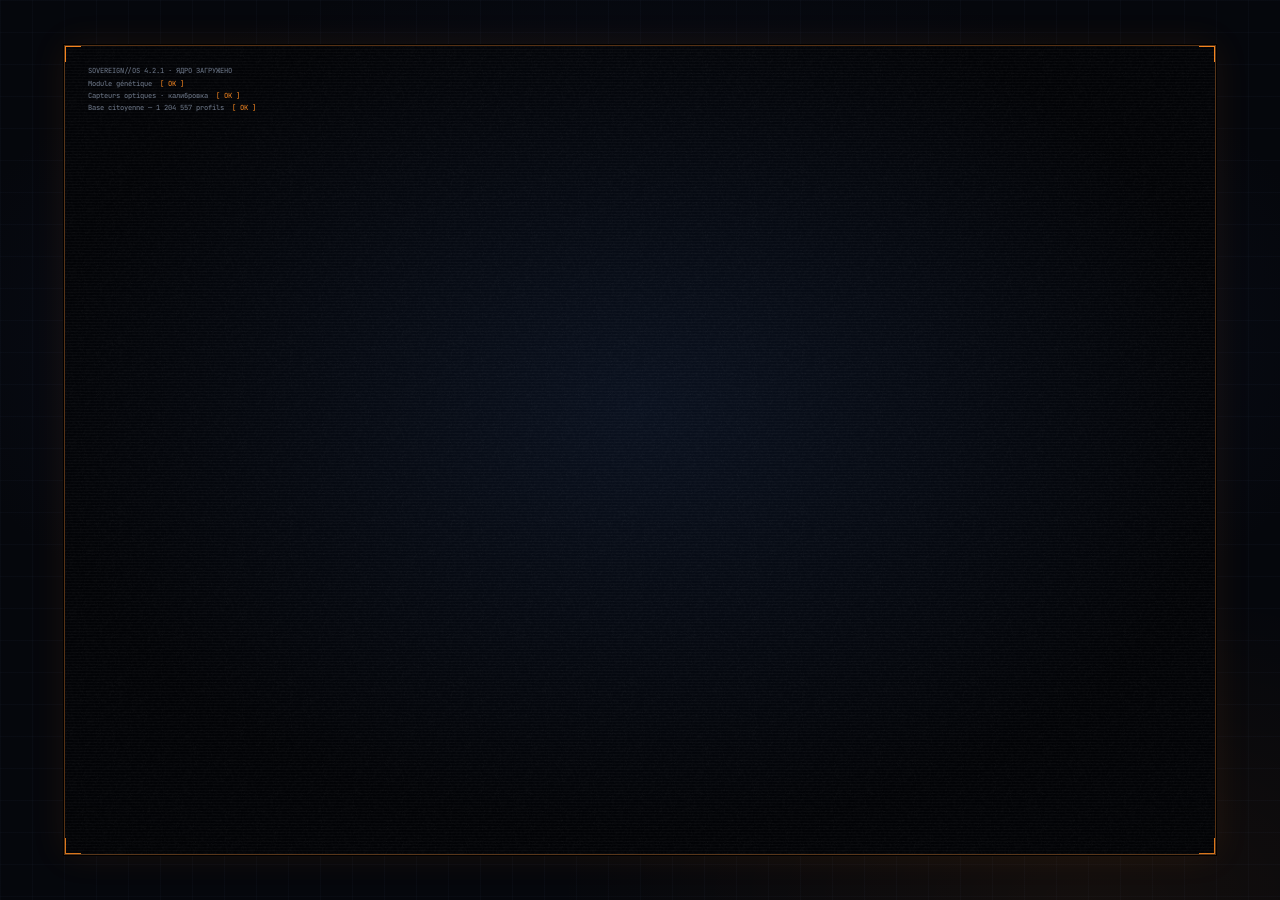
==== commit bfc49bcf: "Microscope beaucoup plus facile : zoom toujours actif, mise au point tolérante Co-Authored-By: Claud" ====
--- a/index.html
+++ b/index.html
@@ -276,8 +276,8 @@
           <ol class="steps">
             <li>Deux molettes : <b>ZOOM</b> et <b>FOCUS</b>. Faites-les tourner en glissant dessus (haut / bas), ou avec la roulette de la souris au-dessus.</li>
             <li>La roulette sur l'image règle le zoom ; <kbd>Maj</kbd> + roulette règle le focus.</li>
-            <li>Le point de netteté <b>dérive sans arrêt</b> : suivez-le avec le FOCUS. Le signal sous les molettes devient net et orange quand c'est bon.</li>
-            <li>Le zoom <b>n'avance que si l'image est nette</b>. Objectif : <b>×400</b> (environ une demi-minute).</li>
+            <li>Le point de netteté bouge un peu : un petit coup de FOCUS suffit à garder l'image nette (signal orange).</li>
+            <li>Tournez le ZOOM à fond : le grossissement monte tout seul jusqu'à <b>×400</b>, plus vite si l'image est nette (quelques secondes).</li>
           </ol>
         </section>
 
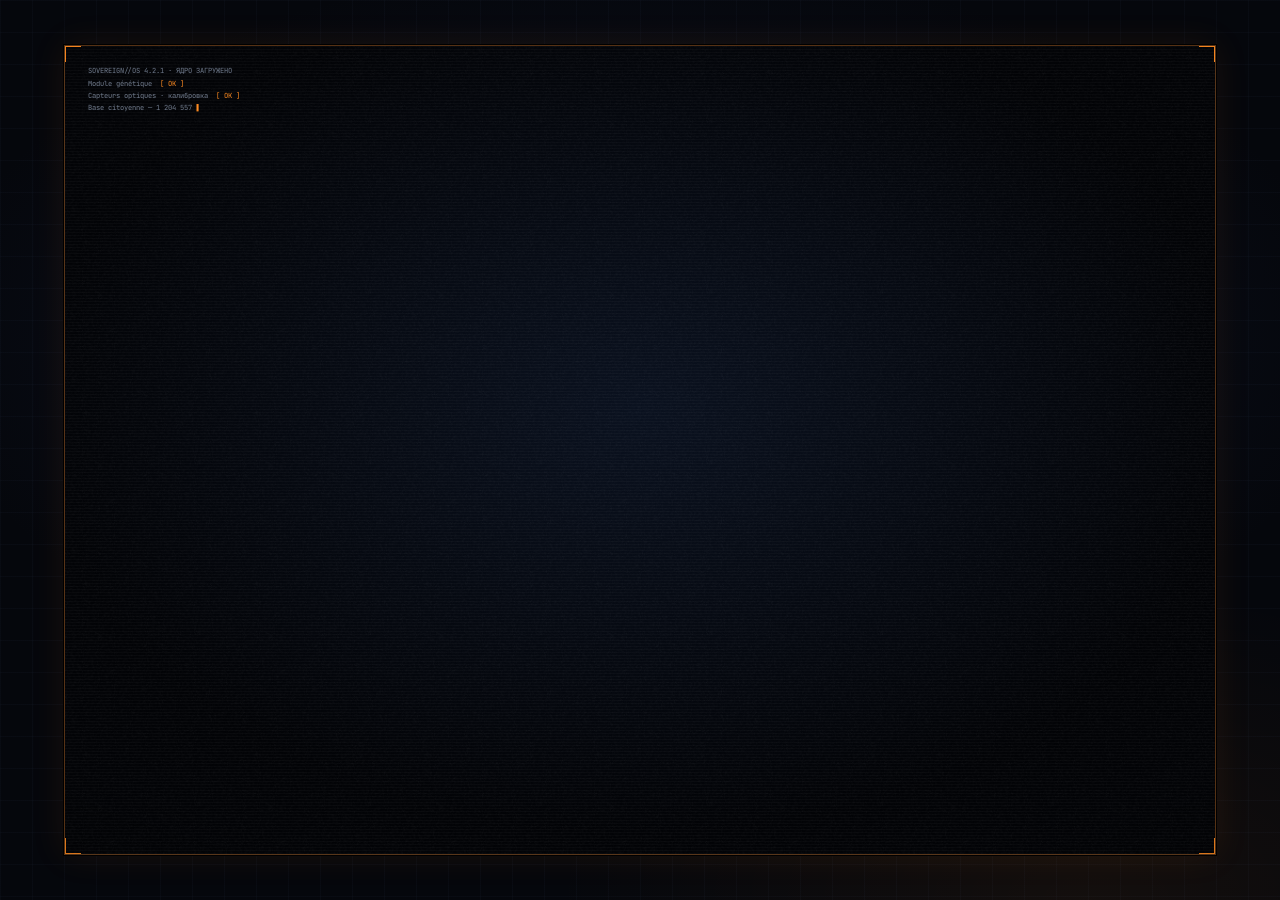
==== commit bdce55db: "Extraction plus facile : clic = capture, particules lentes, zone de capture large Co-Authored-By: Cl" ====
--- a/index.html
+++ b/index.html
@@ -266,8 +266,7 @@
           <h2><span>01</span>Extraction</h2>
           <ol class="steps">
             <li>La pipette suit la souris. Il faut capturer les <b>8 particules</b>.</li>
-            <li>Elles filent et <b>s'écartent</b> quand la pipette approche : coincez-les contre le bord de la boîte.</li>
-            <li>Gardez la pointe <b>sur la particule environ 0,8 s</b> : le faisceau la verrouille, puis elle part dans le réservoir. Si vous la perdez, la jauge retombe.</li>
+            <li><b>Cliquez sur une particule</b>, ou passez simplement la pipette dessus : elle est aspirée en un instant vers le réservoir.</li>
           </ol>
         </section>
 
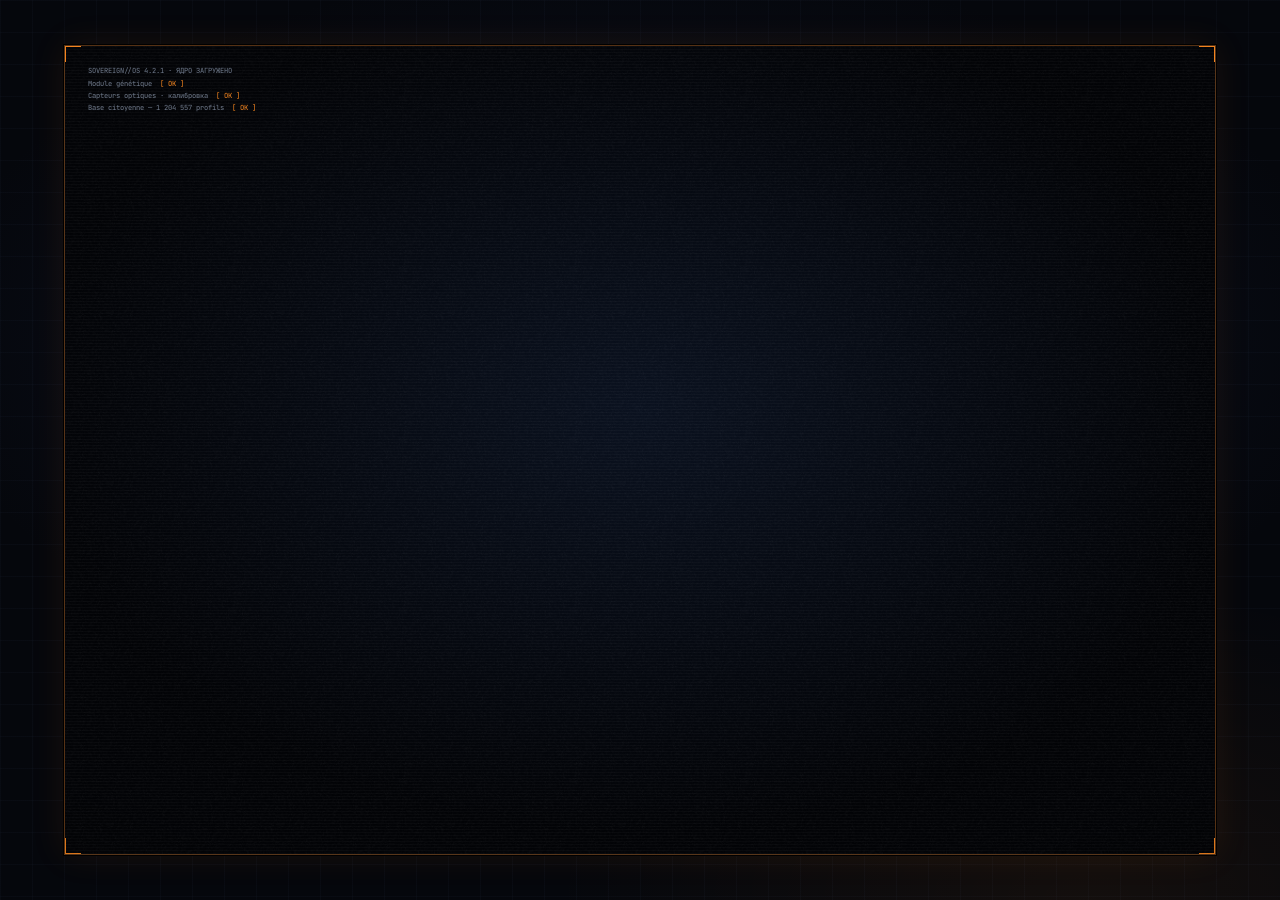
==== commit 99b9db19: "Microscope : simple barre de zoom gauche-droite Co-Authored-By: Claude Opus 5.5 <noreply@anthropic.c" ====
--- a/index.html
+++ b/index.html
@@ -97,19 +97,11 @@
 
             <div class="mic-panel" id="micPanel">
               <div class="mag-read"><i>×</i><b id="magValue">10</b><em id="magReq"></em></div>
-              <div class="knobs">
-                <div class="knob" id="knobZoom" tabindex="0" role="slider" aria-label="Grossissement" aria-valuemin="0" aria-valuemax="100">
-                  <svg class="k-ticks" viewBox="0 0 100 100" aria-hidden="true"></svg>
-                  <div class="k-cap"><i></i></div>
-                  <span class="k-lab">ZOOM<em>УВЕЛИЧЕНИЕ</em></span>
-                </div>
-                <div class="knob" id="knobFocus" tabindex="0" role="slider" aria-label="Mise au point" aria-valuemin="0" aria-valuemax="100">
-                  <svg class="k-ticks" viewBox="0 0 100 100" aria-hidden="true"></svg>
-                  <div class="k-cap"><i></i></div>
-                  <span class="k-lab">FOCUS<em>ФОКУС</em></span>
-                </div>
-              </div>
-              <canvas class="focus-scope" id="focusScope"></canvas>
+              <div class="zoom-bar">
+                <input type="range" id="zoomRange" min="0" max="1000" value="0" step="1" aria-label="Grossissement">
+                <i class="zoom-target"></i>
+              </div>
+              <div class="zoom-lab"><span>×10</span><span>ZOOM<em>УВЕЛИЧЕНИЕ</em></span><span>×1000</span></div>
             </div>
           </div>
 
@@ -273,10 +265,8 @@
         <section id="g-microscope">
           <h2><span>02</span>Microscope</h2>
           <ol class="steps">
-            <li>Deux molettes : <b>ZOOM</b> et <b>FOCUS</b>. Faites-les tourner en glissant dessus (haut / bas), ou avec la roulette de la souris au-dessus.</li>
-            <li>La roulette sur l'image règle le zoom ; <kbd>Maj</kbd> + roulette règle le focus.</li>
-            <li>Le point de netteté bouge un peu : un petit coup de FOCUS suffit à garder l'image nette (signal orange).</li>
-            <li>Tournez le ZOOM à fond : le grossissement monte tout seul jusqu'à <b>×400</b>, plus vite si l'image est nette (quelques secondes).</li>
+            <li>Faites glisser la <b>barre de zoom</b> vers la droite (ou utilisez la roulette de la souris sur l'image).</li>
+            <li>Au repère <b>×400</b>, les brins cassés apparaissent, puis la reconnexion s'ouvre toute seule.</li>
           </ol>
         </section>
 
@@ -321,7 +311,6 @@
             <tr><th>Séquençage</th><td>Секвенирование</td></tr>
             <tr><th>Particules</th><td>Частицы</td></tr>
             <tr><th>Grossissement / zoom</th><td>Увеличение</td></tr>
-            <tr><th>Mise au point</th><td>Фокус</td></tr>
             <tr><th>Brin</th><td>Нить</td></tr>
             <tr><th>Ancrage</th><td>Якорь</td></tr>
             <tr><th>Intégrité</th><td>Целостность</td></tr>
--- a/css/style.css
+++ b/css/style.css
@@ -288,41 +288,38 @@
 .reservoir.dim{opacity:.16;transform:translateY(-50%) translateX(2rem)}
 .reservoir.gone{opacity:0;pointer-events:none;transform:translateY(-50%) translateX(3rem)}
 
-/* ---------- microscope : molettes ---------- */
+/* ---------- microscope : barre de zoom ---------- */
 .mic-panel{
-  --cut:.6rem;position:absolute;left:1.3rem;bottom:1.2rem;width:15.5rem;z-index:4;padding:.85rem .95rem .9rem;
+  --cut:.6rem;position:absolute;left:1.3rem;bottom:1.2rem;width:17rem;z-index:4;padding:.85rem 1rem .8rem;
   background:rgba(6,9,15,.9);border:1px solid var(--steel-2);
   clip-path:polygon(var(--cut) 0,100% 0,100% calc(100% - var(--cut)),calc(100% - var(--cut)) 100%,0 100%,0 var(--cut));
   opacity:0;visibility:hidden;transform:translateY(.8rem);transition:.45s;
 }
 .mic-panel.show{opacity:1;visibility:visible;transform:none}
 .mic-panel.locked{pointer-events:none}
-.mic-panel.locked .knobs,.mic-panel.locked .focus-scope{opacity:.35}
+.mic-panel.locked .zoom-bar{opacity:.4}
 .mag-read{display:flex;align-items:baseline;gap:.2rem;line-height:1}
 .mag-read i{font:500 1.2rem var(--f-head);color:var(--acc-lo)}
 .mag-read b{font:700 2.6rem var(--f-head);color:var(--acc);letter-spacing:.03em;text-shadow:0 0 1.1rem rgba(var(--acc-rgb),.45);font-variant-numeric:tabular-nums;min-width:3.2ch}
 .mag-read em{margin-left:auto;font-size:.56rem;letter-spacing:.2em;color:var(--mut-2)}
 .mag-read em.ok{color:var(--acc)}
-.knobs{display:flex;justify-content:space-around;margin:.7rem 0 1.45rem}
-.knob{position:relative;width:5.2rem;height:5.2rem;cursor:grab;touch-action:none;outline:none}
-.knob.grab{cursor:grabbing}
-.k-ticks{position:absolute;inset:0;width:100%;height:100%;overflow:visible}
-.k-ticks line{stroke:rgba(150,172,210,.25);stroke-width:1.6;stroke-linecap:round;transition:stroke .15s}
-.k-ticks line.on{stroke:var(--acc)}
-.k-cap{
-  position:absolute;inset:19%;border-radius:50%;transform:rotate(var(--a,-135deg));
-  background:radial-gradient(circle at 34% 28%,#2c3546,#121824 55%,#080b12);
-  box-shadow:inset 0 0 0 1px rgba(255,255,255,.07),0 .35rem .9rem rgba(0,0,0,.8),0 0 0 2px #04060a,0 0 0 3px var(--steel-2);
-  transition:box-shadow .2s;
-}
-.k-cap::before{content:"";position:absolute;inset:0;border-radius:50%;
-  background:repeating-conic-gradient(rgba(255,255,255,.07) 0 3deg,transparent 3deg 9deg);
-  -webkit-mask:radial-gradient(farthest-side,transparent 78%,#000 80%);mask:radial-gradient(farthest-side,transparent 78%,#000 80%)}
-.k-cap i{position:absolute;left:50%;top:9%;width:.2rem;height:30%;margin-left:-.1rem;border-radius:.1rem;background:var(--acc);box-shadow:0 0 .5rem var(--acc)}
-.knob:hover .k-cap,.knob.grab .k-cap,.knob:focus-visible .k-cap{box-shadow:inset 0 0 0 1px rgba(255,255,255,.08),0 .35rem .9rem rgba(0,0,0,.8),0 0 0 2px #04060a,0 0 0 3px var(--acc),0 0 1.2rem rgba(var(--acc-rgb),.45)}
-.k-lab{position:absolute;left:-1rem;right:-1rem;top:100%;margin-top:.15rem;text-align:center;font-size:.56rem;letter-spacing:.26em;color:var(--mut)}
-.k-lab em{display:block;font-size:.44rem;letter-spacing:.16em;color:var(--mut-2)}
-.focus-scope{display:block;width:100%;height:3rem;border:1px solid var(--steel);background:rgba(0,0,0,.35)}
+.zoom-bar{position:relative;margin-top:.8rem;height:2rem}
+.zoom-target{position:absolute;left:calc(.75rem + (100% - 1.5rem) * .801);top:.15rem;bottom:.15rem;width:2px;margin-left:-1px;background:var(--acc-hi);box-shadow:0 0 .6rem var(--acc);pointer-events:none}
+.zoom-target::before{content:"▼";position:absolute;top:-.7rem;left:50%;transform:translateX(-50%);font-size:.5rem;color:var(--acc)}
+#zoomRange{-webkit-appearance:none;appearance:none;position:relative;z-index:1;width:100%;height:2rem;background:transparent;cursor:pointer;touch-action:none}
+#zoomRange:disabled{cursor:not-allowed}
+#zoomRange::-webkit-slider-runnable-track{height:.4rem;background:linear-gradient(90deg,var(--acc) var(--p,0%),rgba(150,172,210,.2) var(--p,0%));box-shadow:0 0 .6rem rgba(var(--acc-rgb),.25)}
+#zoomRange::-webkit-slider-thumb{
+  -webkit-appearance:none;width:1.5rem;height:1.9rem;margin-top:-.75rem;background:var(--txt);border:0;
+  clip-path:polygon(0 .35rem,.35rem 0,100% 0,100% calc(100% - .35rem),calc(100% - .35rem) 100%,0 100%);
+  box-shadow:0 0 1rem var(--acc);
+}
+#zoomRange::-moz-range-track{height:.4rem;background:rgba(150,172,210,.2)}
+#zoomRange::-moz-range-progress{height:.4rem;background:var(--acc)}
+#zoomRange::-moz-range-thumb{width:1.5rem;height:1.9rem;border:0;border-radius:0;background:var(--txt);box-shadow:0 0 1rem var(--acc)}
+.zoom-lab{display:flex;justify-content:space-between;align-items:flex-start;margin-top:.2rem;font-size:.5rem;letter-spacing:.2em;color:var(--mut-2)}
+.zoom-lab span:nth-child(2){color:var(--mut);text-align:center}
+.zoom-lab em{display:block;font-size:.42rem;letter-spacing:.14em;color:var(--mut-2)}
 
 /* ============================================================
    RECONNEXION
@@ -746,3 +743,6 @@
 @media (prefers-reduced-motion:reduce){
   .ring,.ticks,.sweep,.scan-line,.grain{animation:none}
 }
+
+/* petits écrans : le titre reste lisible */
+@media (max-width:1100px){.sov-word{display:none}.kv{min-width:0;padding:.1rem .7rem}.tb-title h1{font-size:2.1rem}}
